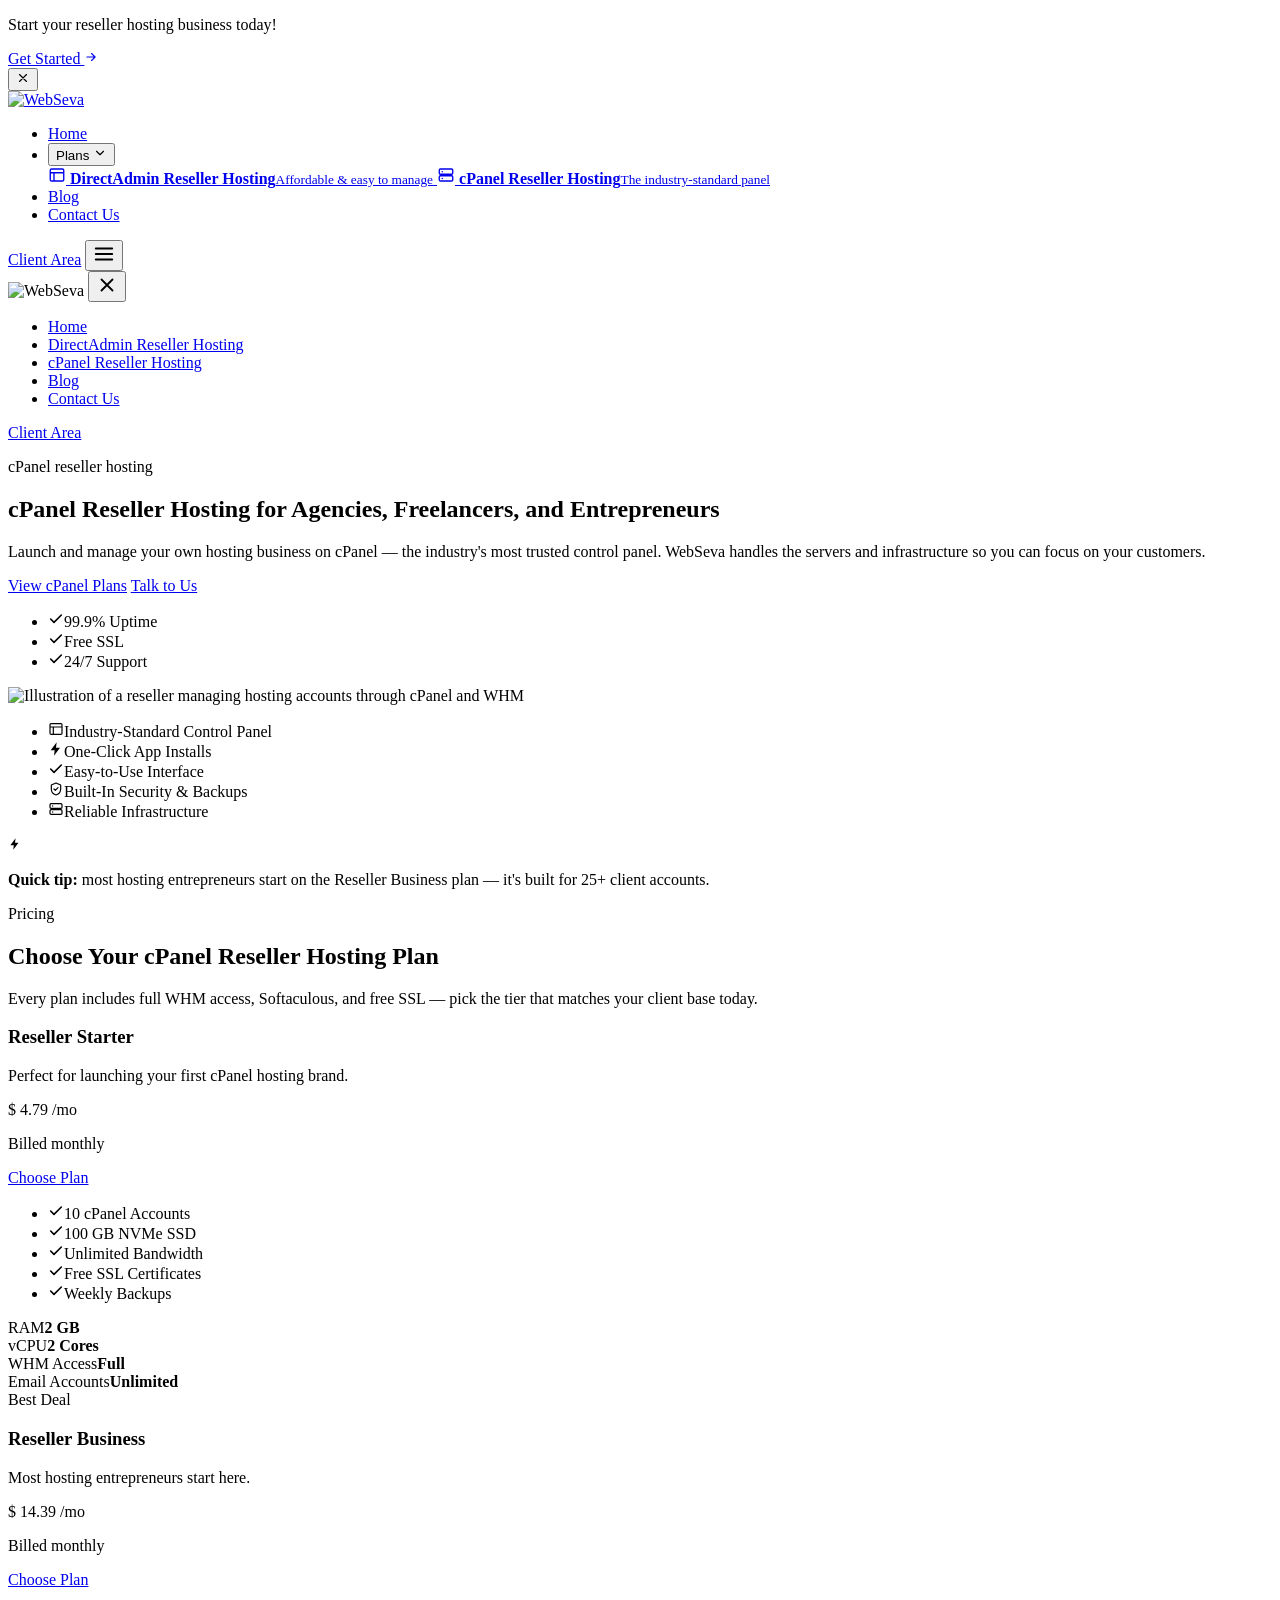
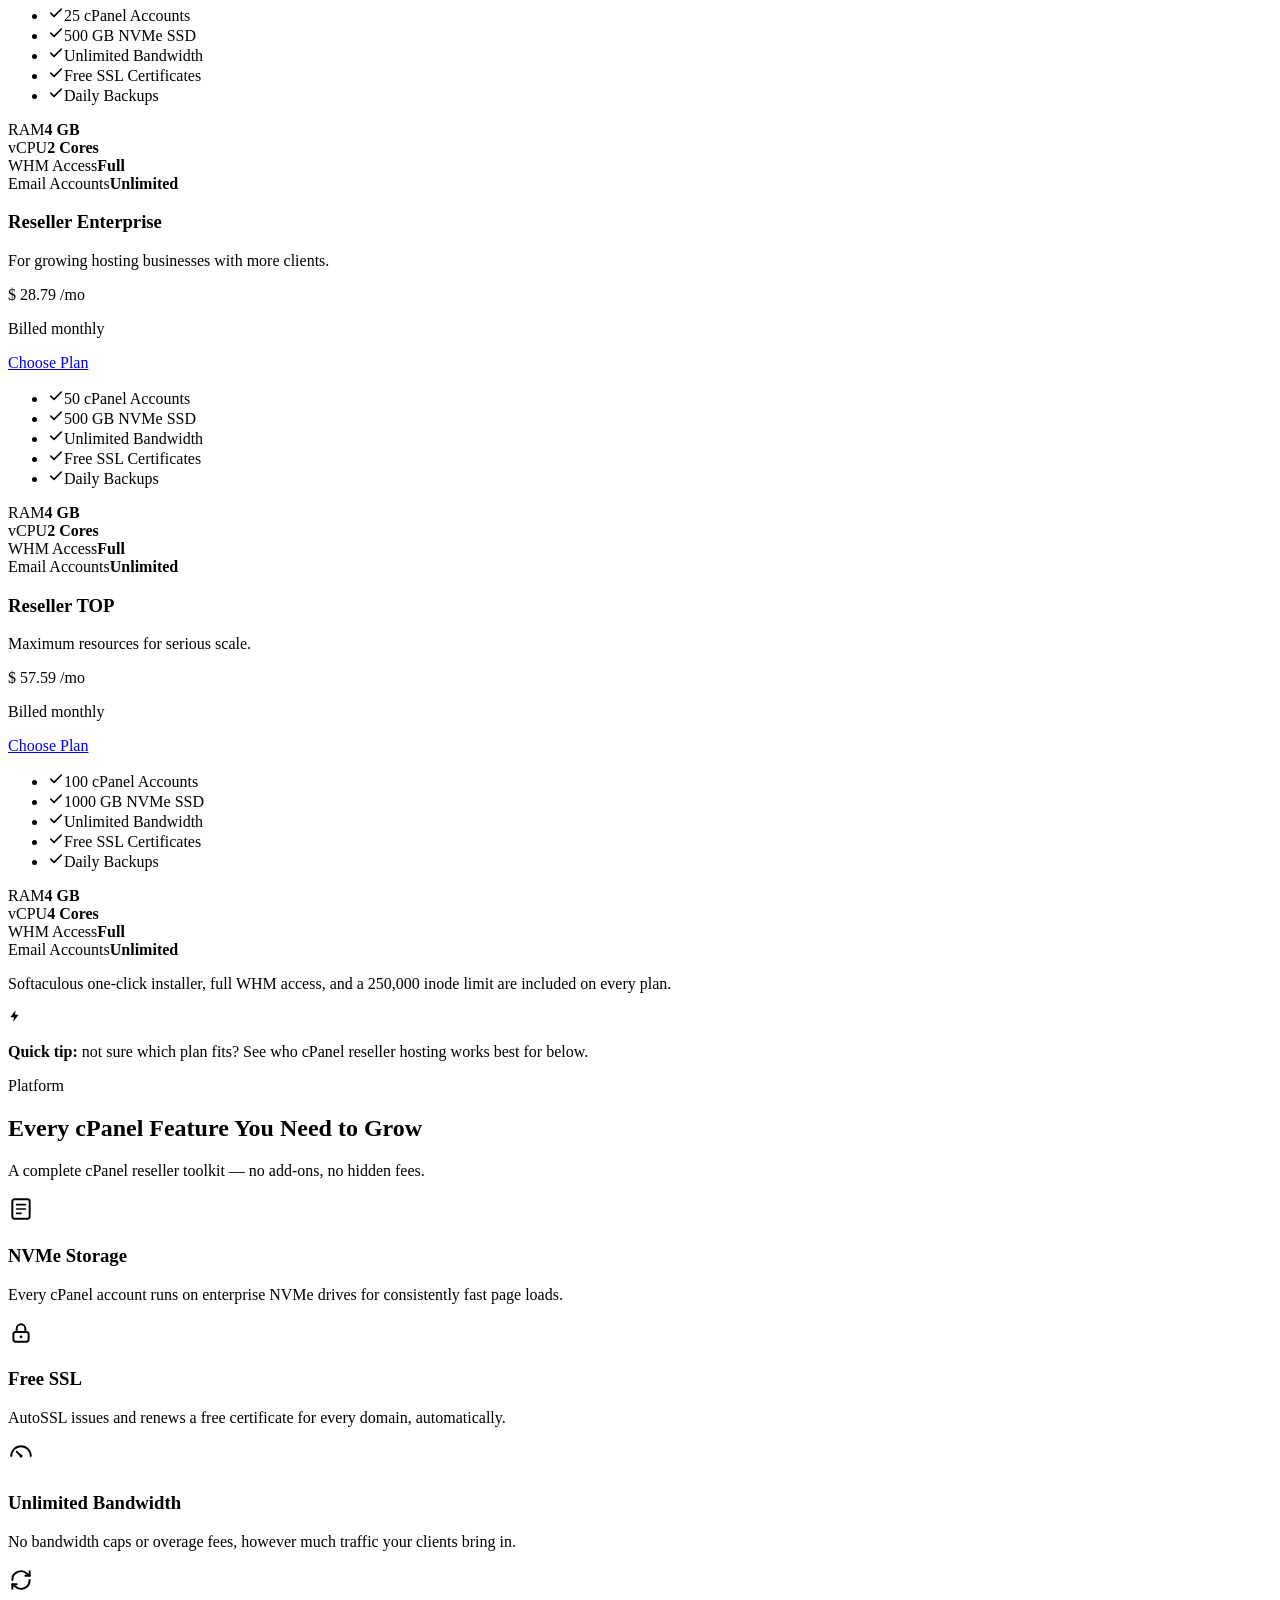
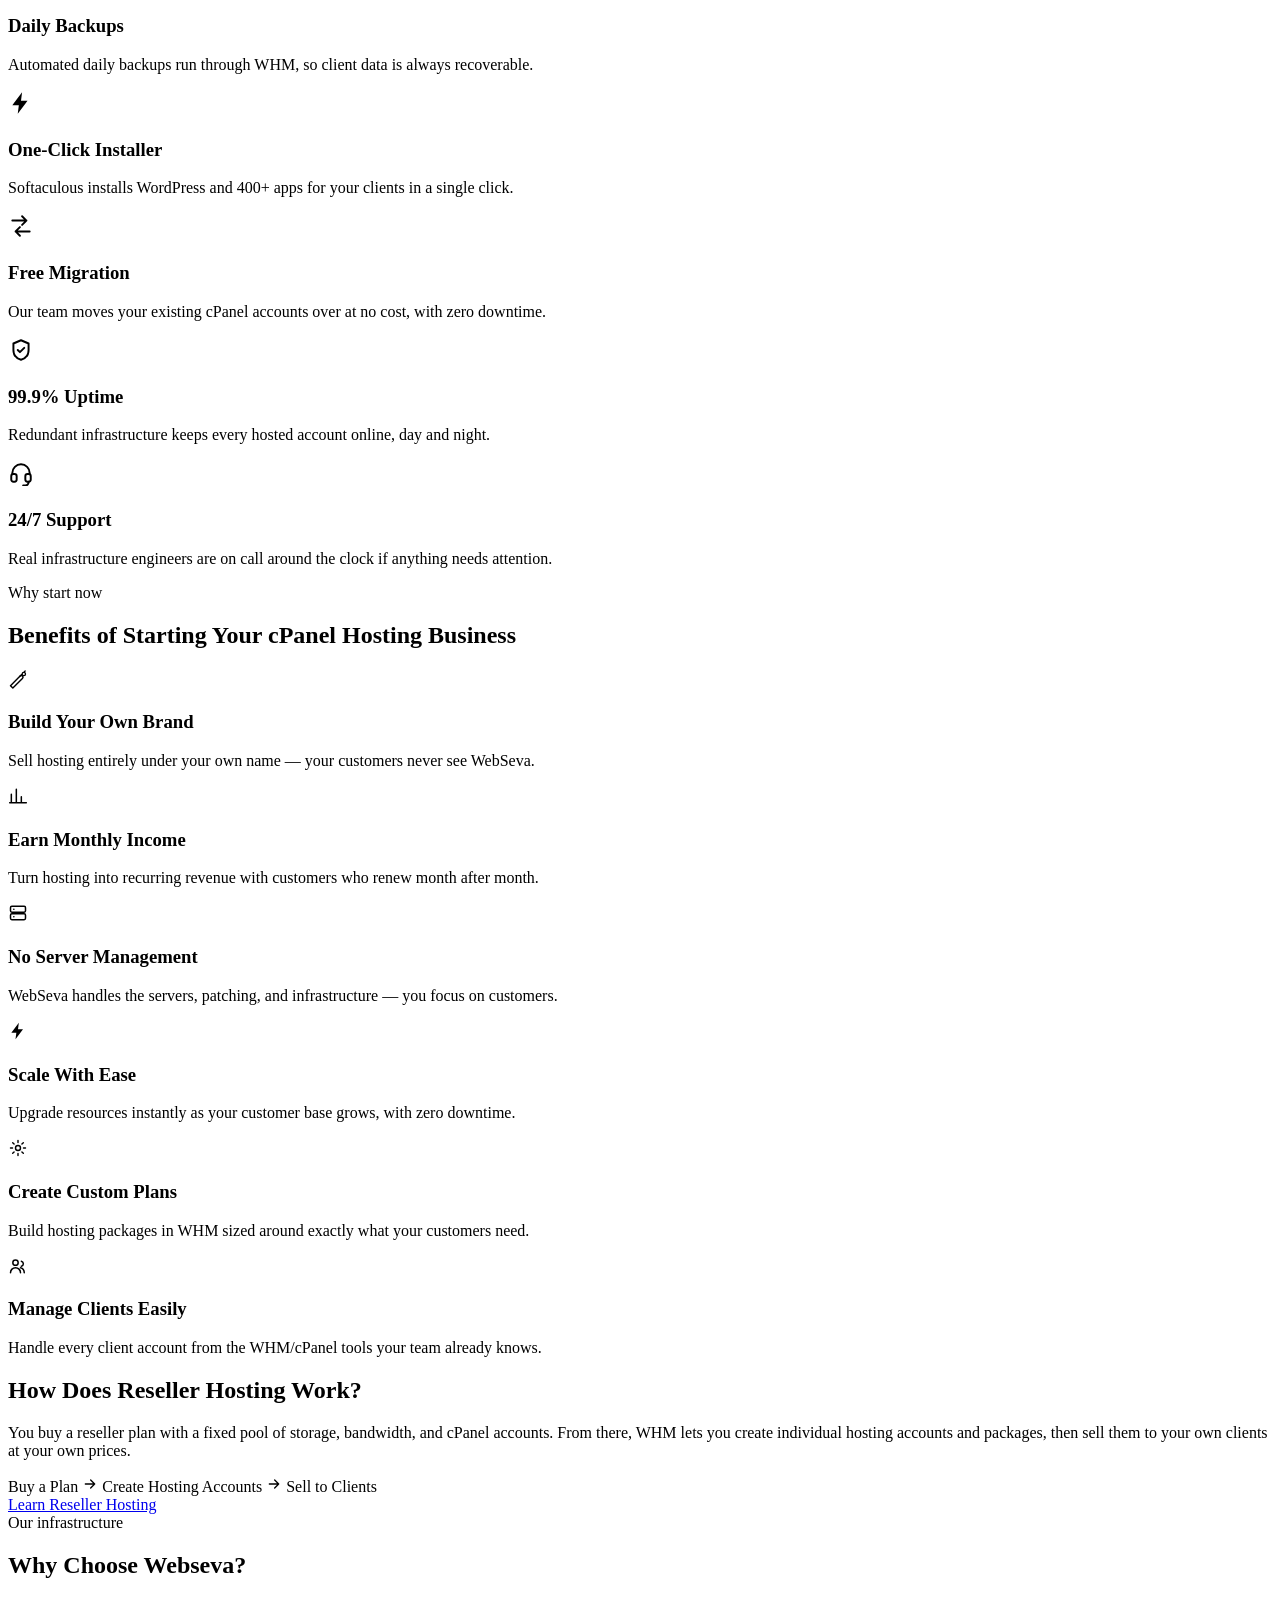
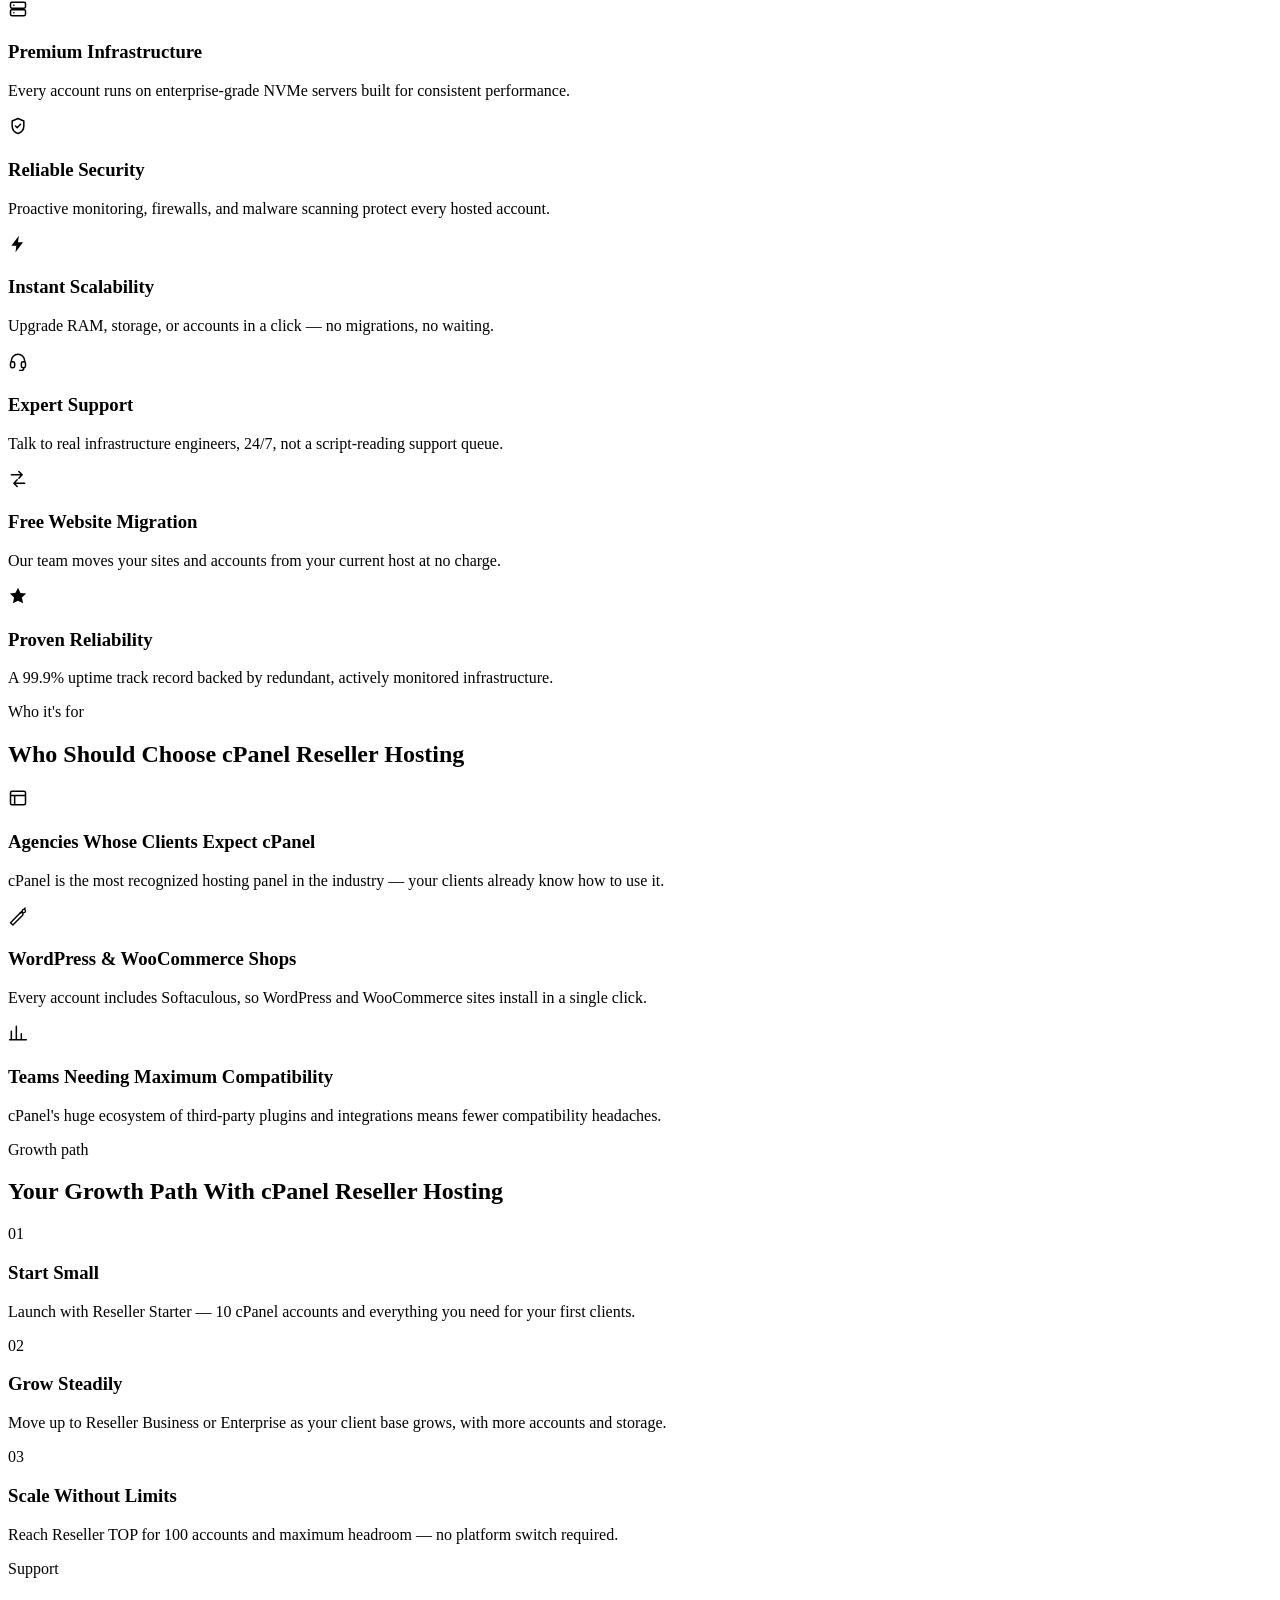
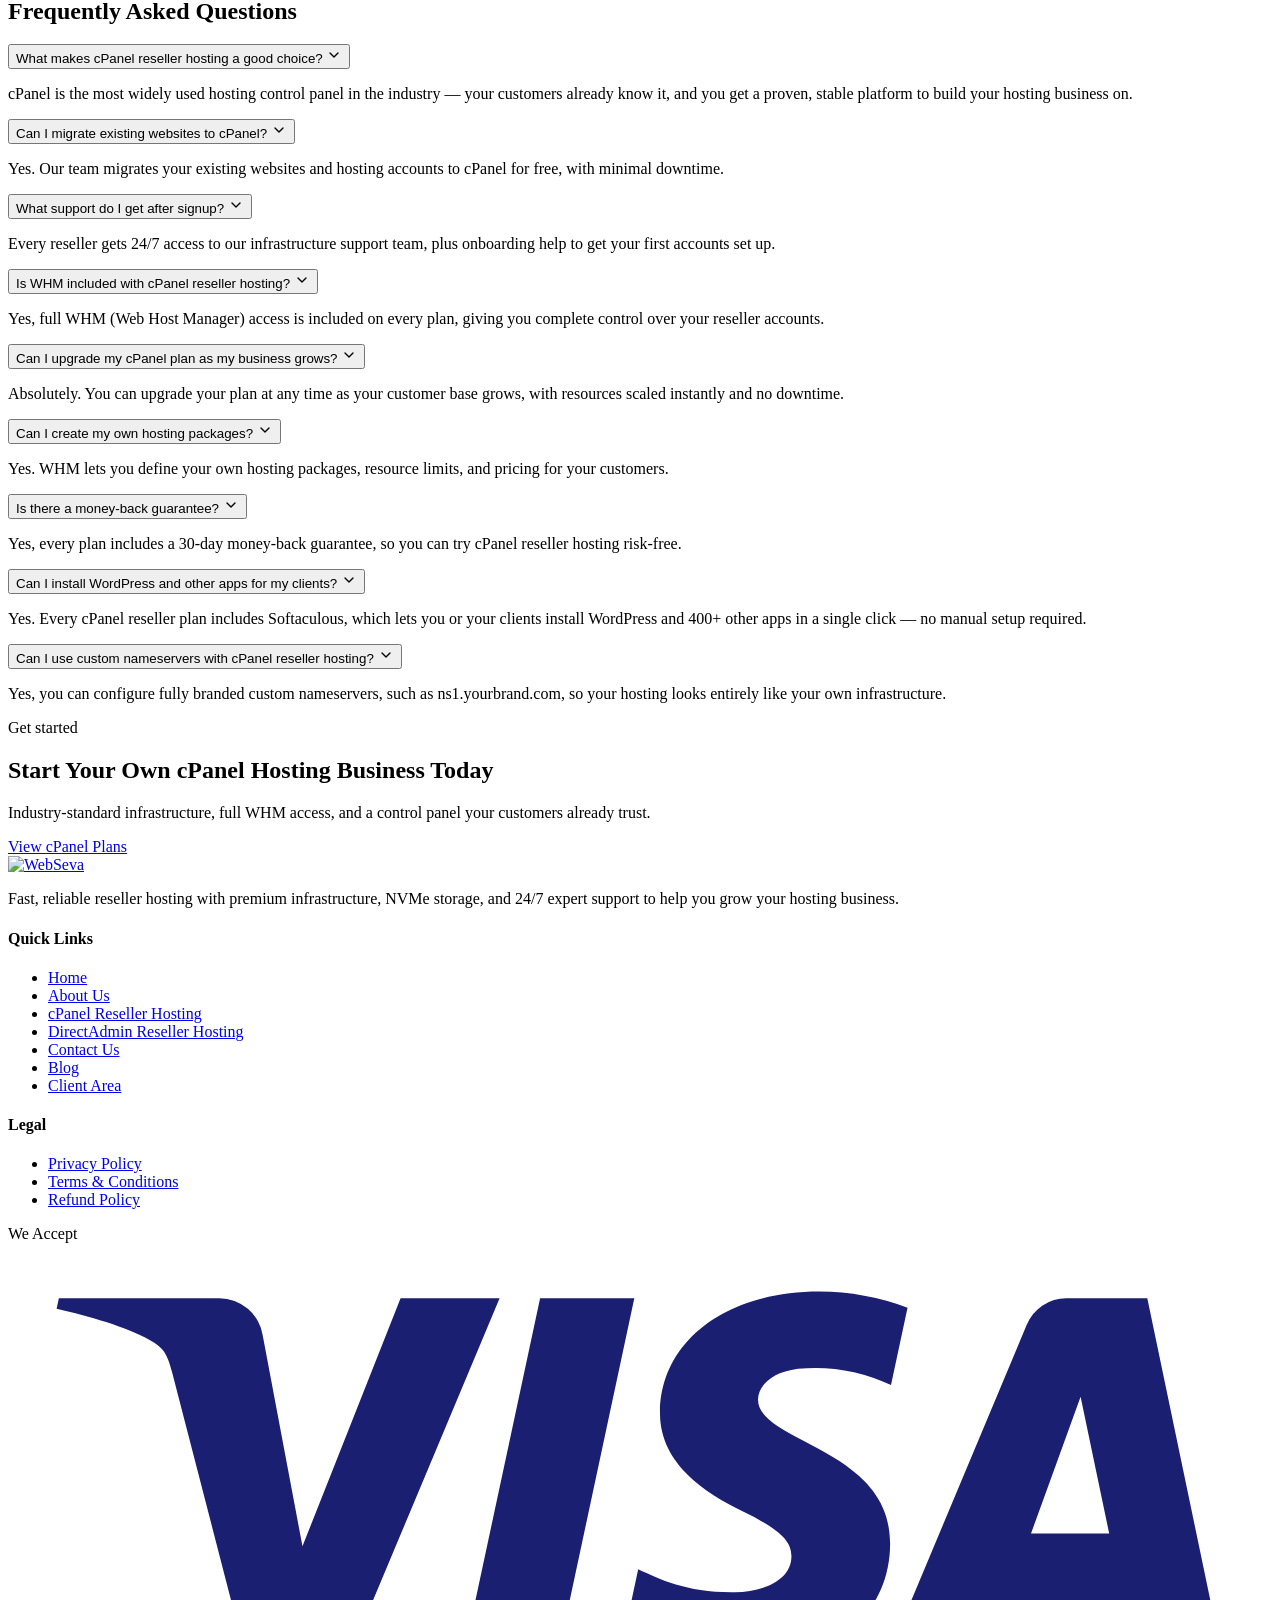
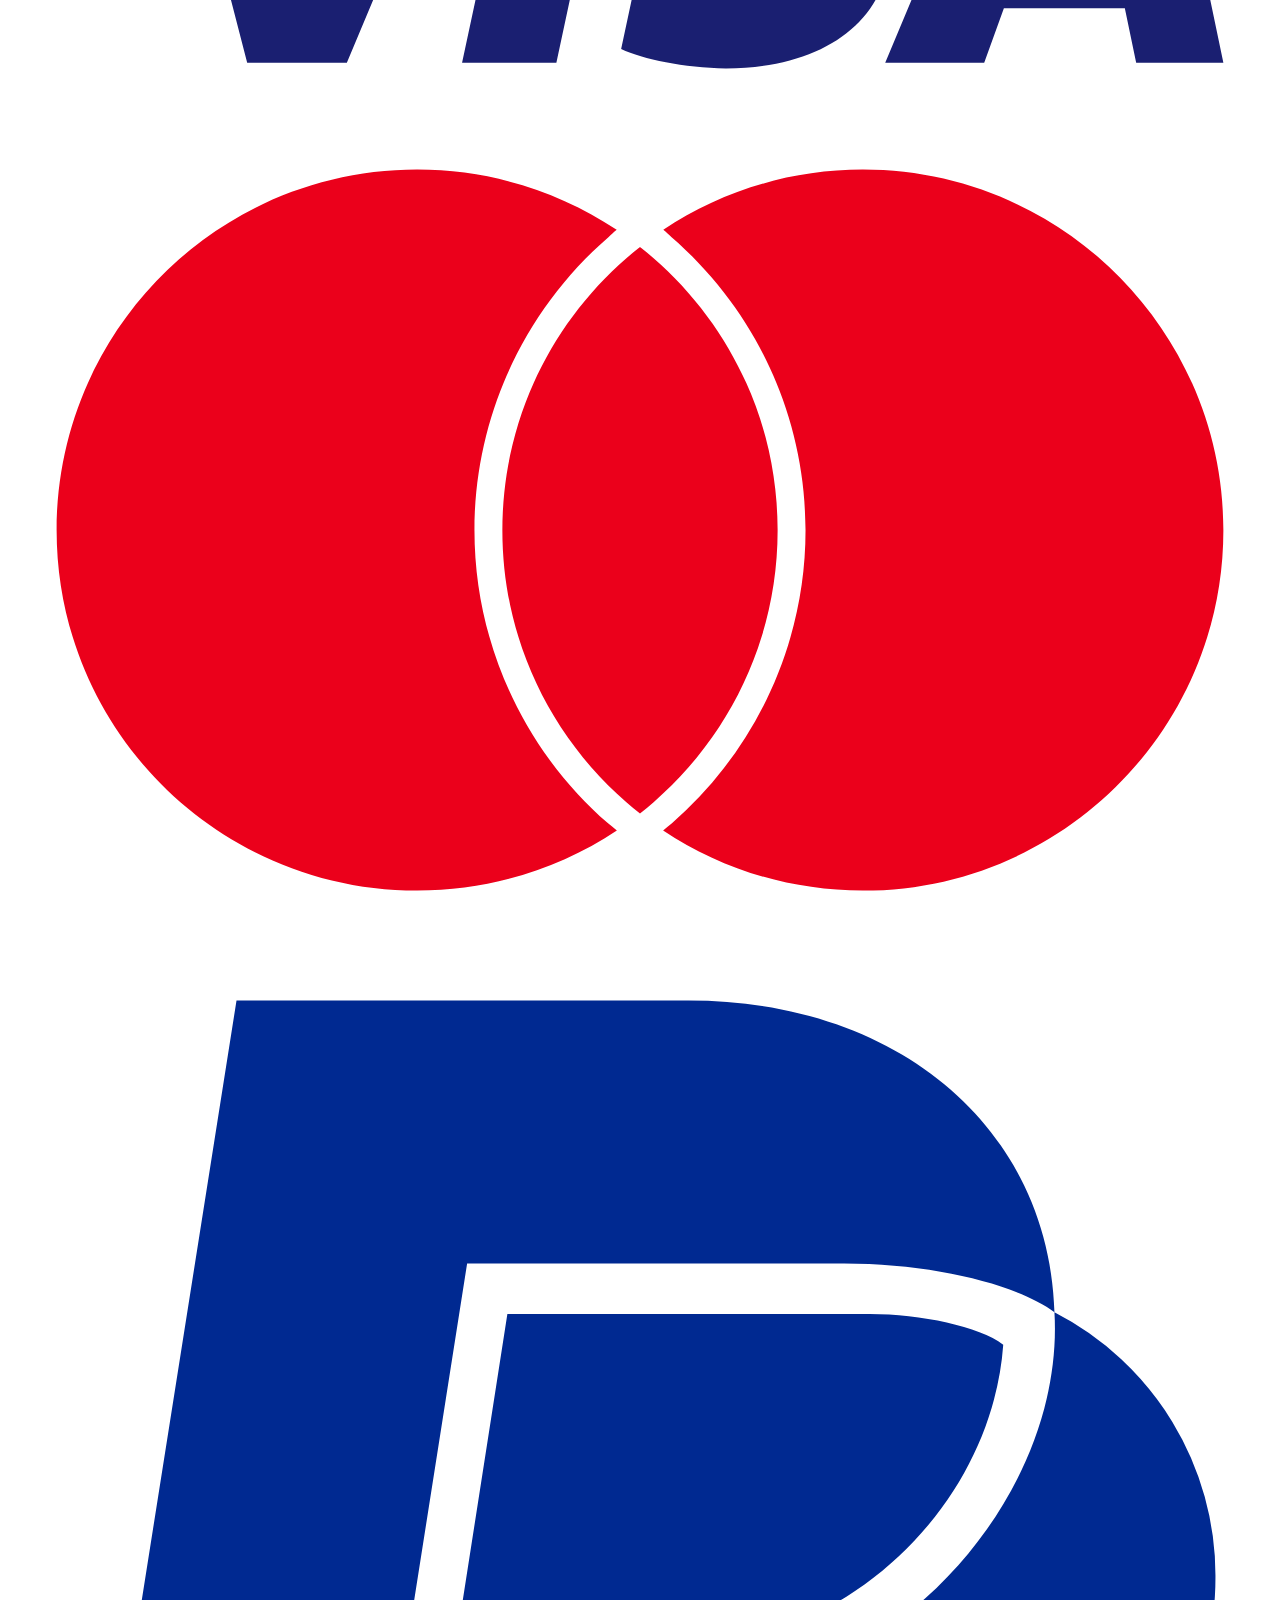
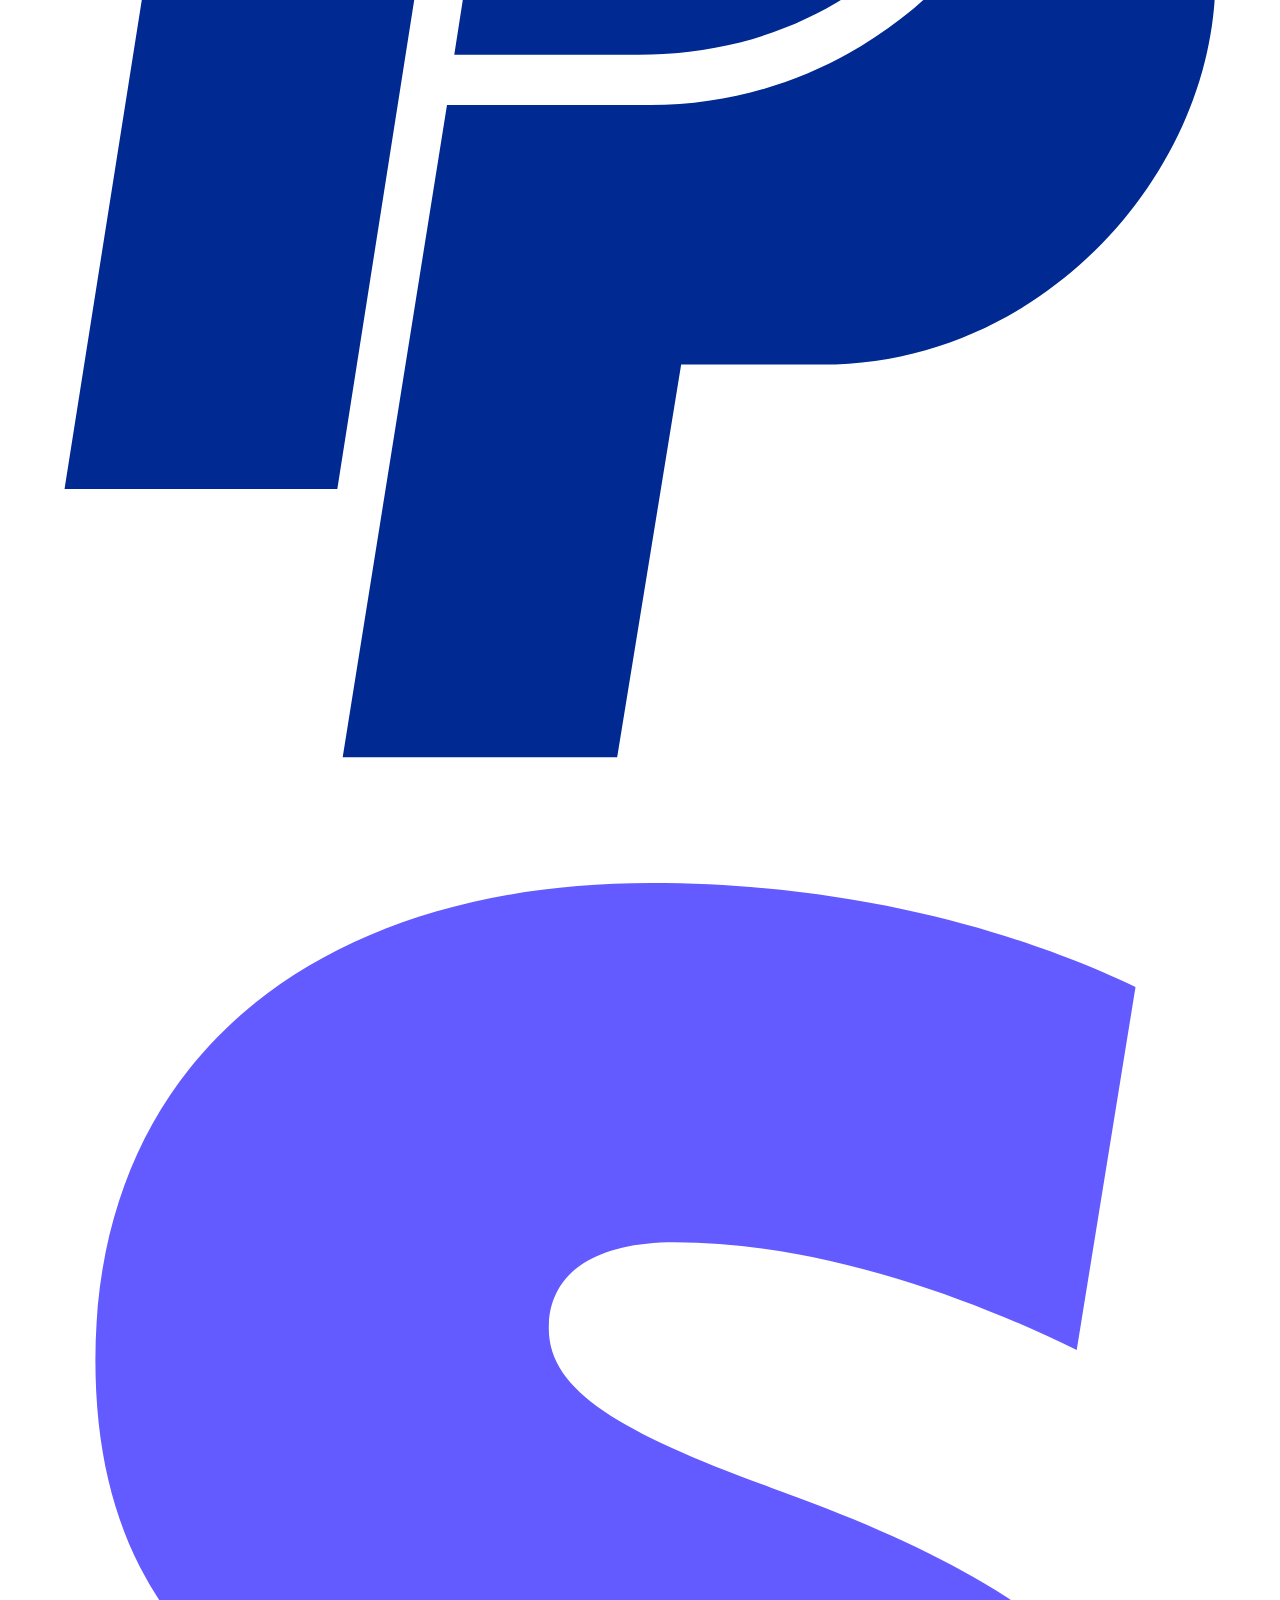
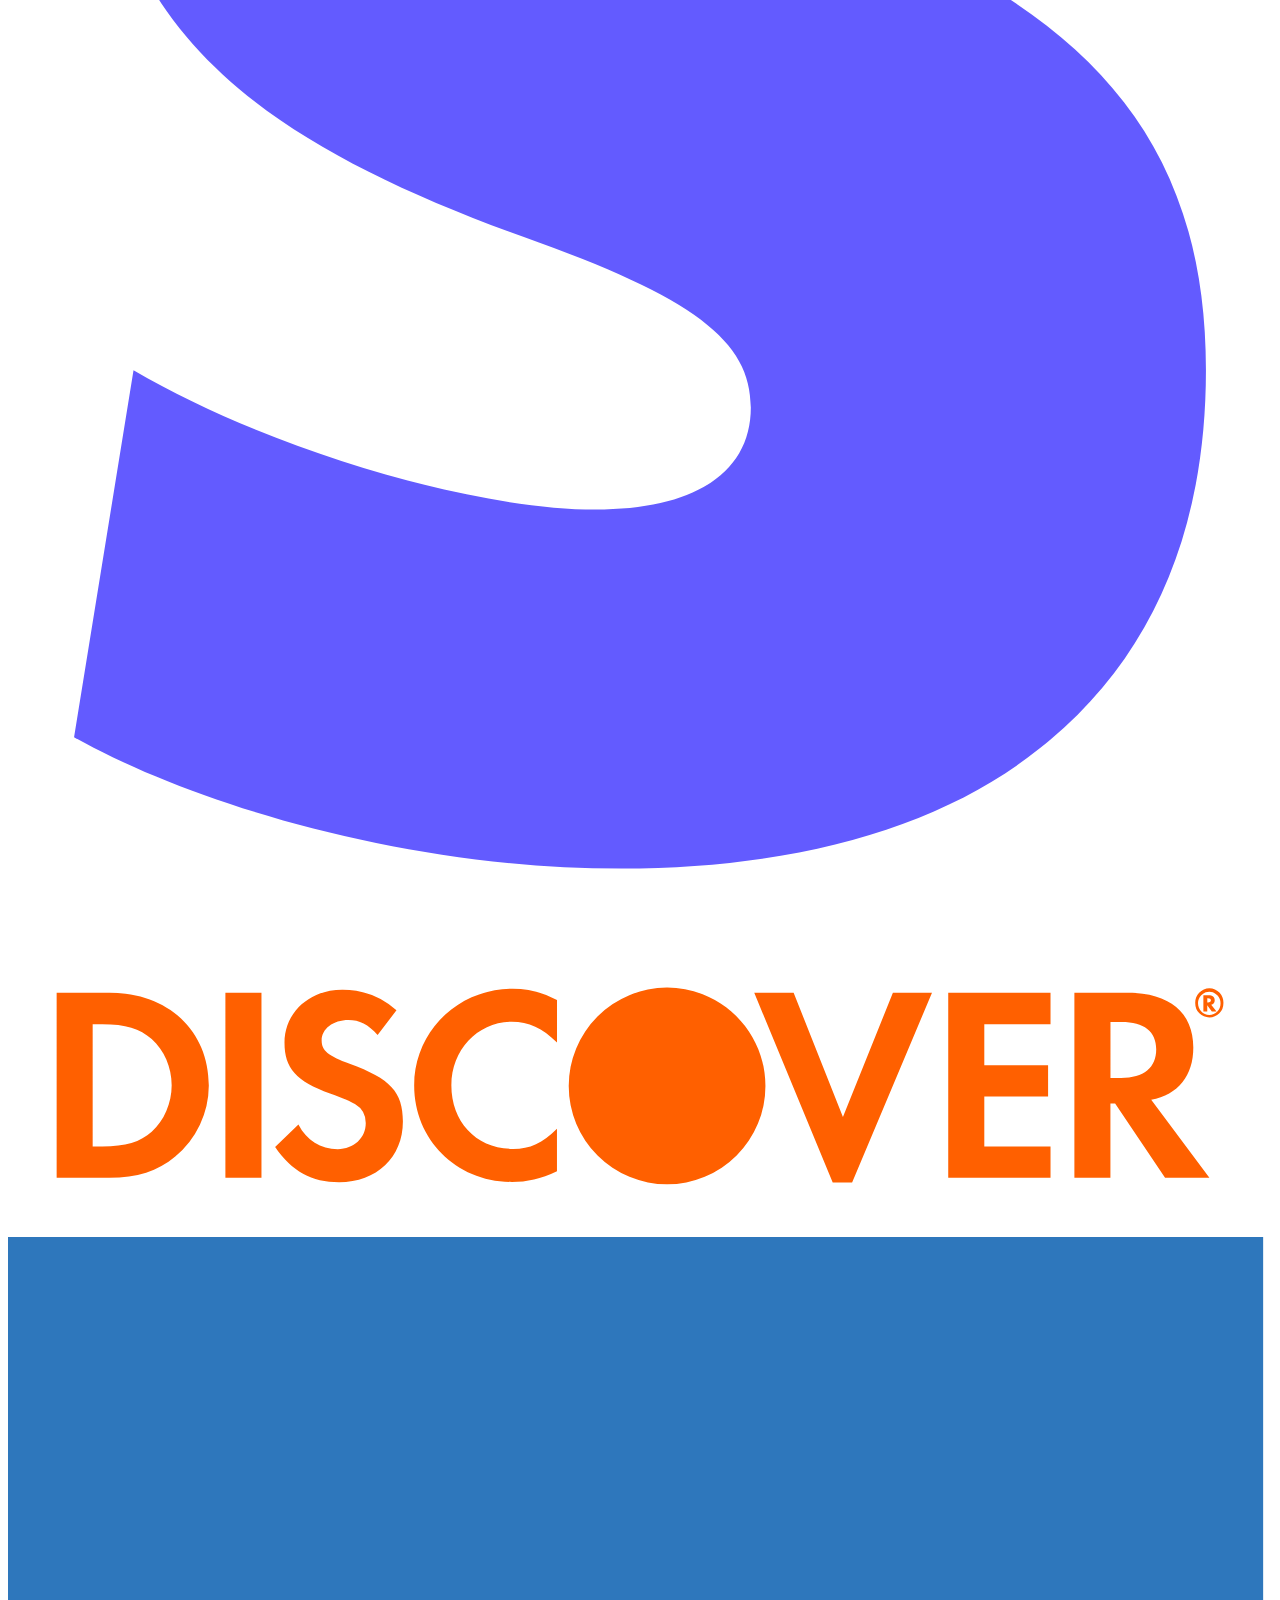
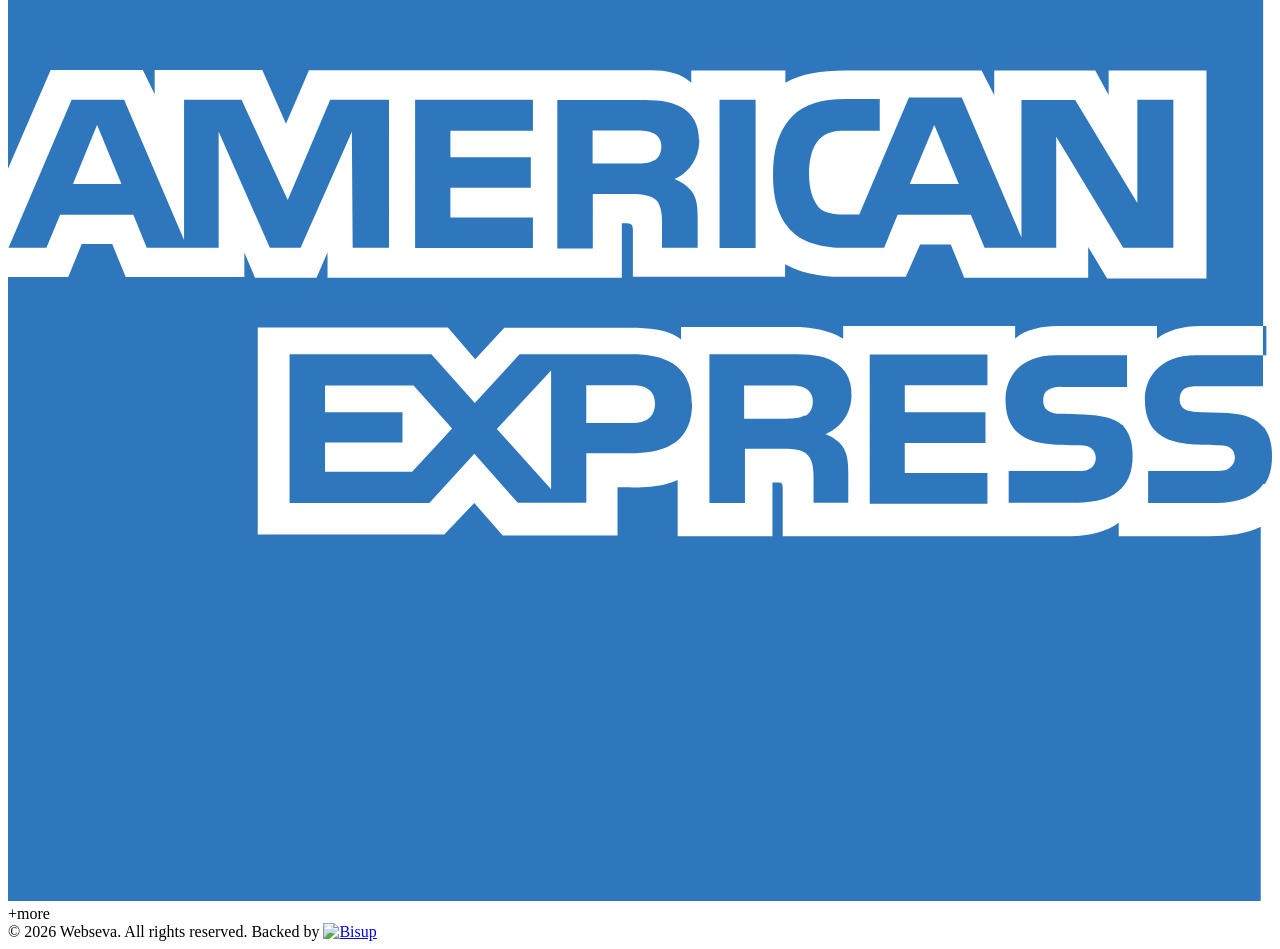
==== cpanel-reseller-hosting.html @ fc8023c4 "weekly content update" ====
<!DOCTYPE html>
<html lang="en">
<head>
<meta charset="UTF-8">
<meta name="viewport" content="width=device-width, initial-scale=1.0">
<title>cPanel Reseller Hosting for Agencies &amp; Freelancers | WebSeva</title>
<meta name="description" content="Launch your own hosting business with WebSeva's cPanel reseller hosting — NVMe SSD storage, full WHM access, free SSL, and 99.9% uptime.">
<meta name="keywords" content="cPanel reseller hosting, cPanel hosting, WHM reseller hosting, white label cPanel, reseller hosting business">
<meta name="robots" content="index, follow">
<meta name="theme-color" content="#0EA968">

<!-- Open Graph -->
<meta property="og:type" content="website">
<meta property="og:site_name" content="WebSeva">
<meta property="og:title" content="cPanel Reseller Hosting for Agencies &amp; Freelancers | WebSeva">
<meta property="og:description" content="Launch your own hosting business on cPanel — NVMe SSD storage, full WHM access, free SSL, and 99.9% uptime.">
<meta property="og:url" content="https://webseva.com/cpanel-reseller-hosting.html">
<meta property="og:image" content="https://webseva.com/img/cpanel-hero.png">

<!-- Twitter Card -->
<meta name="twitter:card" content="summary_large_image">
<meta name="twitter:title" content="cPanel Reseller Hosting for Agencies &amp; Freelancers | WebSeva">
<meta name="twitter:description" content="Launch your own hosting business on cPanel — NVMe SSD storage, full WHM access, free SSL, and 99.9% uptime.">
<meta name="twitter:image" content="https://webseva.com/img/cpanel-hero.png">

<link rel="icon" type="image/x-icon" href="img/favicon/favicon.ico">
<link rel="icon" type="image/png" sizes="32x32" href="img/favicon/favicon-32x32.png">
<link rel="icon" type="image/png" sizes="16x16" href="img/favicon/favicon-16x16.png">
<link rel="apple-touch-icon" href="img/favicon/apple-touch-icon.png">
<link rel="manifest" href="img/favicon/site.webmanifest">
<link rel="canonical" href="https://webseva.com/cpanel-reseller-hosting.html">

<link rel="preconnect" href="https://fonts.googleapis.com">
<link rel="preconnect" href="https://fonts.gstatic.com" crossorigin>
<link href="https://fonts.googleapis.com/css2?family=Inter:wght@400;500;600;700;800&display=swap" rel="stylesheet">

<link rel="stylesheet" href="css/styles.css">

<script type="application/ld+json">
{
  "@context": "https://schema.org",
  "@type": "Organization",
  "name": "WebSeva",
  "description": "WebSeva provides white-label reseller hosting infrastructure with NVMe storage, WHMCS automation, and cPanel/DirectAdmin accounts for hosting entrepreneurs.",
  "url": "https://webseva.com/",
  "sameAs": []
}
</script>
<script type="application/ld+json">
{
  "@context": "https://schema.org",
  "@type": "FAQPage",
  "mainEntity": [
    {"@type": "Question", "name": "What makes cPanel reseller hosting a good choice?", "acceptedAnswer": {"@type": "Answer", "text": "cPanel is the most widely used hosting control panel in the industry — your customers already know it, and you get a proven, stable platform to build your hosting business on."}},
    {"@type": "Question", "name": "Can I migrate existing websites to cPanel?", "acceptedAnswer": {"@type": "Answer", "text": "Yes. Our team migrates your existing websites and hosting accounts to cPanel for free, with minimal downtime."}},
    {"@type": "Question", "name": "What support do I get after signup?", "acceptedAnswer": {"@type": "Answer", "text": "Every reseller gets 24/7 access to our infrastructure support team, plus onboarding help to get your first accounts set up."}},
    {"@type": "Question", "name": "Is WHM included with cPanel reseller hosting?", "acceptedAnswer": {"@type": "Answer", "text": "Yes, full WHM (Web Host Manager) access is included on every plan, giving you complete control over your reseller accounts."}},
    {"@type": "Question", "name": "Can I upgrade my cPanel plan as my business grows?", "acceptedAnswer": {"@type": "Answer", "text": "Absolutely. You can upgrade your plan at any time as your customer base grows, with resources scaled instantly and no downtime."}},
    {"@type": "Question", "name": "Can I create my own hosting packages?", "acceptedAnswer": {"@type": "Answer", "text": "Yes. WHM lets you define your own hosting packages, resource limits, and pricing for your customers."}},
    {"@type": "Question", "name": "Is there a money-back guarantee?", "acceptedAnswer": {"@type": "Answer", "text": "Yes, every plan includes a 30-day money-back guarantee, so you can try cPanel reseller hosting risk-free."}},
    {"@type": "Question", "name": "Can I install WordPress and other apps for my clients?", "acceptedAnswer": {"@type": "Answer", "text": "Yes. Every cPanel reseller plan includes Softaculous, which lets you or your clients install WordPress and 400+ other apps in a single click — no manual setup required."}},
    {"@type": "Question", "name": "Can I use custom nameservers with cPanel reseller hosting?", "acceptedAnswer": {"@type": "Answer", "text": "Yes, you can configure fully branded custom nameservers, such as ns1.yourbrand.com, so your hosting looks entirely like your own infrastructure."}}
  ]
}
</script>
</head>
<body>

<!-- ================= ICON SPRITE ================= -->
<svg xmlns="http://www.w3.org/2000/svg" style="display:none">
<symbol id="icon-check" viewBox="0 0 24 24"><path d="M20 6 9 17l-5-5" fill="none" stroke="currentColor" stroke-width="2.4" stroke-linecap="round" stroke-linejoin="round"/></symbol>
<symbol id="icon-menu" viewBox="0 0 24 24"><path d="M3 6h18M3 12h18M3 18h18" fill="none" stroke="currentColor" stroke-width="2" stroke-linecap="round"/></symbol>
<symbol id="icon-close" viewBox="0 0 24 24"><path d="M6 6l12 12M18 6 6 18" fill="none" stroke="currentColor" stroke-width="2" stroke-linecap="round"/></symbol>
<symbol id="icon-chevron-down" viewBox="0 0 24 24"><path d="m6 9 6 6 6-6" fill="none" stroke="currentColor" stroke-width="2" stroke-linecap="round" stroke-linejoin="round"/></symbol>
<symbol id="icon-arrow-right" viewBox="0 0 24 24"><path d="M5 12h14M13 6l6 6-6 6" fill="none" stroke="currentColor" stroke-width="2" stroke-linecap="round" stroke-linejoin="round"/></symbol>
<symbol id="icon-server" viewBox="0 0 24 24"><rect x="3" y="4" width="18" height="7" rx="1.6" fill="none" stroke="currentColor" stroke-width="1.8"/><rect x="3" y="13" width="18" height="7" rx="1.6" fill="none" stroke="currentColor" stroke-width="1.8"/><circle cx="7" cy="7.5" r="1" fill="currentColor"/><circle cx="7" cy="16.5" r="1" fill="currentColor"/></symbol>
<symbol id="icon-cpu" viewBox="0 0 24 24"><rect x="6" y="6" width="12" height="12" rx="1.6" fill="none" stroke="currentColor" stroke-width="1.8"/><rect x="9.5" y="9.5" width="5" height="5" fill="none" stroke="currentColor" stroke-width="1.6"/><path d="M9 2v3M15 2v3M9 19v3M15 19v3M2 9h3M2 15h3M19 9h3M19 15h3" stroke="currentColor" stroke-width="1.6" stroke-linecap="round"/></symbol>
<symbol id="icon-ram" viewBox="0 0 24 24"><rect x="3" y="8" width="18" height="8" rx="1.4" fill="none" stroke="currentColor" stroke-width="1.8"/><path d="M7 8V5M11 8V5M15 8V5M17 16v3M9 16v3M13 16v3" stroke="currentColor" stroke-width="1.6" stroke-linecap="round"/></symbol>
<symbol id="icon-nvme" viewBox="0 0 24 24"><rect x="4" y="3" width="16" height="18" rx="2" fill="none" stroke="currentColor" stroke-width="1.8"/><path d="M8 8h8M8 12h8M8 16h4" stroke="currentColor" stroke-width="1.6" stroke-linecap="round"/></symbol>
<symbol id="icon-bandwidth" viewBox="0 0 24 24"><path d="M3 12a9 9 0 0 1 18 0" fill="none" stroke="currentColor" stroke-width="1.8" stroke-linecap="round"/><path d="M12 12 8 8" stroke="currentColor" stroke-width="1.8" stroke-linecap="round"/><circle cx="12" cy="12" r="1.4" fill="currentColor"/></symbol>
<symbol id="icon-accounts" viewBox="0 0 24 24"><circle cx="9" cy="8" r="3.2" fill="none" stroke="currentColor" stroke-width="1.8"/><path d="M3 20c0-3.3 2.7-6 6-6s6 2.7 6 6" fill="none" stroke="currentColor" stroke-width="1.8" stroke-linecap="round"/><path d="M16 6.2a3.2 3.2 0 0 1 0 6.2M19.5 20c0-2.9-1.9-5.3-4.5-6" fill="none" stroke="currentColor" stroke-width="1.8" stroke-linecap="round"/></symbol>
<symbol id="icon-shield" viewBox="0 0 24 24"><path d="M12 3l7 3v6c0 4.5-3 7.8-7 9-4-1.2-7-4.5-7-9V6l7-3Z" fill="none" stroke="currentColor" stroke-width="1.8" stroke-linejoin="round"/><path d="m9 12 2 2 4-4" fill="none" stroke="currentColor" stroke-width="1.8" stroke-linecap="round" stroke-linejoin="round"/></symbol>
<symbol id="icon-globe" viewBox="0 0 24 24"><circle cx="12" cy="12" r="9" fill="none" stroke="currentColor" stroke-width="1.8"/><path d="M3 12h18M12 3c2.8 2.4 4.2 5.5 4.2 9s-1.4 6.6-4.2 9c-2.8-2.4-4.2-5.5-4.2-9S9.2 5.4 12 3Z" fill="none" stroke="currentColor" stroke-width="1.8"/></symbol>
<symbol id="icon-clock" viewBox="0 0 24 24"><circle cx="12" cy="12" r="9" fill="none" stroke="currentColor" stroke-width="1.8"/><path d="M12 7v5l3.5 2" fill="none" stroke="currentColor" stroke-width="1.8" stroke-linecap="round" stroke-linejoin="round"/></symbol>
<symbol id="icon-whitelabel" viewBox="0 0 24 24"><path d="M3 20 14.5 8.5a2 2 0 0 1 2.8 0l0 0a2 2 0 0 1 0 2.8L5.8 22.8 3 20Z" fill="none" stroke="currentColor" stroke-width="1.7" stroke-linejoin="round"/><path d="M14 9 17 6M19 4l1.6-1.6M19 4a2 2 0 1 1-2 2 2 2 0 0 1 2-2Z" fill="none" stroke="currentColor" stroke-width="1.6" stroke-linecap="round" stroke-linejoin="round"/></symbol>
<symbol id="icon-whmcs" viewBox="0 0 24 24"><circle cx="12" cy="12" r="3" fill="none" stroke="currentColor" stroke-width="1.7"/><path d="M12 3v2.4M12 18.6V21M21 12h-2.4M5.4 12H3M18.4 5.6l-1.7 1.7M7.3 16.7l-1.7 1.7M18.4 18.4l-1.7-1.7M7.3 7.3 5.6 5.6" stroke="currentColor" stroke-width="1.7" stroke-linecap="round"/></symbol>
<symbol id="icon-backup" viewBox="0 0 24 24"><path d="M4 12a8 8 0 0 1 13.7-5.7L20 8" fill="none" stroke="currentColor" stroke-width="1.8" stroke-linecap="round"/><path d="M20 4v4h-4" fill="none" stroke="currentColor" stroke-width="1.8" stroke-linecap="round" stroke-linejoin="round"/><path d="M20 12a8 8 0 0 1-13.7 5.7L4 16" fill="none" stroke="currentColor" stroke-width="1.8" stroke-linecap="round"/><path d="M4 20v-4h4" fill="none" stroke="currentColor" stroke-width="1.8" stroke-linecap="round" stroke-linejoin="round"/></symbol>
<symbol id="icon-panel" viewBox="0 0 24 24"><rect x="3" y="4" width="18" height="16" rx="1.8" fill="none" stroke="currentColor" stroke-width="1.8"/><path d="M3 9h18M8 9v11" stroke="currentColor" stroke-width="1.8"/></symbol>
<symbol id="icon-scale" viewBox="0 0 24 24"><path d="M4 20V10M10 20V4M16 20v-7M22 20H2" fill="none" stroke="currentColor" stroke-width="1.8" stroke-linecap="round" stroke-linejoin="round"/></symbol>
<symbol id="icon-star" viewBox="0 0 24 24"><path d="m12 2 2.9 6.3 6.9.8-5.1 4.8 1.4 6.9L12 17.6l-6.1 3.2 1.4-6.9L2.2 9l6.9-.8L12 2Z" fill="currentColor"/></symbol>
<symbol id="icon-twitter" viewBox="0 0 24 24"><path d="M20 5.9c-.7.3-1.4.5-2.2.6a3.8 3.8 0 0 0 1.7-2.1c-.8.5-1.6.8-2.5 1a3.8 3.8 0 0 0-6.5 3.5A10.8 10.8 0 0 1 3 4.9a3.9 3.9 0 0 0 1.2 5.2c-.6 0-1.2-.2-1.7-.5v.1a3.9 3.9 0 0 0 3.1 3.8 3.9 3.9 0 0 1-1.7.1 3.9 3.9 0 0 0 3.6 2.7A7.7 7.7 0 0 1 2 17.7a10.9 10.9 0 0 0 5.9 1.7c7 0 10.9-5.9 10.9-11v-.5c.8-.5 1.4-1.2 1.9-2Z" fill="currentColor"/></symbol>
<symbol id="icon-github" viewBox="0 0 24 24"><path d="M12 2a10 10 0 0 0-3.2 19.5c.5.1.7-.2.7-.5v-1.8c-2.8.6-3.4-1.3-3.4-1.3-.4-1.2-1-1.5-1-1.5-.9-.6.1-.6.1-.6 1 .1 1.5 1 1.5 1 .9 1.5 2.3 1.1 2.9.8.1-.7.3-1.1.6-1.3-2.2-.3-4.6-1.1-4.6-5 0-1.1.4-2 1-2.7-.1-.3-.5-1.3.1-2.6 0 0 .8-.3 2.7 1a9.4 9.4 0 0 1 5 0c1.9-1.3 2.7-1 2.7-1 .6 1.3.2 2.3.1 2.6.6.7 1 1.6 1 2.7 0 3.9-2.4 4.7-4.6 5 .3.3.6.9.6 1.8v2.6c0 .3.2.6.7.5A10 10 0 0 0 12 2Z" fill="currentColor"/></symbol>
<symbol id="icon-linkedin" viewBox="0 0 24 24"><path d="M4.5 3.5a2 2 0 1 0 0 4 2 2 0 0 0 0-4ZM3 9.5h3v11H3v-11ZM10 9.5h2.9v1.5h.04c.4-.8 1.5-1.7 3-1.7 3.2 0 3.8 2.1 3.8 4.9v6.3h-3v-5.6c0-1.3 0-3-1.8-3s-2.1 1.4-2.1 2.9v5.7H10v-11Z" fill="currentColor"/></symbol>
<symbol id="icon-mail" viewBox="0 0 24 24"><rect x="3" y="5" width="18" height="14" rx="2" fill="none" stroke="currentColor" stroke-width="1.7"/><path d="m4 7 8 6 8-6" fill="none" stroke="currentColor" stroke-width="1.7" stroke-linecap="round" stroke-linejoin="round"/></symbol>
<symbol id="icon-bolt" viewBox="0 0 24 24"><path d="M13 2 4 14h6l-1 8 9-12h-6l1-8Z" fill="currentColor"/></symbol>
<symbol id="icon-transfer" viewBox="0 0 24 24"><path d="M4 7h13M13 3l4 4-4 4" fill="none" stroke="currentColor" stroke-width="1.8" stroke-linecap="round" stroke-linejoin="round"/><path d="M20 17H7M11 21l-4-4 4-4" fill="none" stroke="currentColor" stroke-width="1.8" stroke-linecap="round" stroke-linejoin="round"/></symbol>
<symbol id="icon-lock" viewBox="0 0 24 24"><rect x="5" y="11" width="14" height="9" rx="2" fill="none" stroke="currentColor" stroke-width="1.8"/><path d="M8 11V8a4 4 0 0 1 8 0v3" fill="none" stroke="currentColor" stroke-width="1.8"/><circle cx="12" cy="15.5" r="1.3" fill="currentColor"/></symbol>
<symbol id="icon-headset" viewBox="0 0 24 24"><path d="M4 13v-1a8 8 0 0 1 16 0v1" fill="none" stroke="currentColor" stroke-width="1.8" stroke-linecap="round"/><rect x="3" y="13" width="5" height="7" rx="2" fill="none" stroke="currentColor" stroke-width="1.8"/><rect x="16" y="13" width="5" height="7" rx="2" fill="none" stroke="currentColor" stroke-width="1.8"/><path d="M19 20v.5a3 3 0 0 1-3 3h-2" fill="none" stroke="currentColor" stroke-width="1.8" stroke-linecap="round"/></symbol>
</svg>

<div class="site-top" id="siteTop">

<!-- ================= PROMO BANNER ================= -->
<div class="promo-banner" id="promoBanner">
  <div class="container promo-banner-inner">
    <p>Start your reseller hosting business today!</p>
    <a href="#pricing" class="promo-banner-cta">Get Started <svg width="14" height="14"><use href="#icon-arrow-right"/></svg></a>
  </div>
  <button class="promo-banner-close" id="promoBannerClose" aria-label="Dismiss banner">
    <svg width="14" height="14"><use href="#icon-close"/></svg>
  </button>
</div>

<!-- ================= HEADER ================= -->
<header class="site-header" id="siteHeader">
  <div class="container header-inner">
    <a href="index.html" class="logo" aria-label="WebSeva home">
      <img src="img/logo.png" alt="WebSeva" class="logo-img">
    </a>

    <nav class="main-nav" id="mainNav" aria-label="Primary">
      <ul>
        <li><a class="nav-link" href="index.html">Home</a></li>
        <li class="has-dropdown">
          <button class="nav-link dropdown-toggle" aria-expanded="false" aria-haspopup="true">
            Plans <svg class="chev" width="14" height="14"><use href="#icon-chevron-down"/></svg>
          </button>
          <div class="dropdown-menu">
            <a href="directadmin-reseller-hosting.html">
              <svg width="18" height="18"><use href="#icon-panel"/></svg>
              <span><strong>DirectAdmin Reseller Hosting</strong><small>Affordable &amp; easy to manage</small></span>
            </a>
            <a href="cpanel-reseller-hosting.html">
              <svg width="18" height="18"><use href="#icon-server"/></svg>
              <span><strong>cPanel Reseller Hosting</strong><small>The industry-standard panel</small></span>
            </a>
          </div>
        </li>
        <li><a class="nav-link" href="/blog">Blog</a></li>
        <li><a class="nav-link" href="mailto:contact@webseva.com">Contact Us</a></li>
      </ul>
    </nav>

    <div class="header-actions">
      <a href="https://my.bisup.com" class="btn btn-primary">Client Area</a>
      <button class="nav-toggle" id="navToggle" aria-label="Open menu" aria-expanded="false" aria-controls="mobileDrawer">
        <svg width="22" height="22"><use href="#icon-menu"/></svg>
      </button>
    </div>
  </div>

</header>

</div>

<!-- Mobile drawer: kept as a direct child of body (not inside .site-header) because .site-header has
     backdrop-filter, which creates a new containing block for position:fixed descendants. Nesting the
     drawer inside it made the drawer fix itself relative to the header instead of the viewport, so it
     didn't stay pinned full-screen while the page scrolled. -->
<div class="mobile-drawer" id="mobileDrawer">
  <div class="mobile-drawer-head">
    <img src="img/logo.png" alt="WebSeva" class="logo-img">
    <button class="nav-toggle" id="navClose" aria-label="Close menu">
      <svg width="22" height="22"><use href="#icon-close"/></svg>
    </button>
  </div>
  <ul class="mobile-nav-list">
    <li><a href="index.html">Home</a></li>
    <li><a href="directadmin-reseller-hosting.html">DirectAdmin Reseller Hosting</a></li>
    <li><a href="cpanel-reseller-hosting.html">cPanel Reseller Hosting</a></li>
    <li><a href="/blog">Blog</a></li>
    <li><a href="mailto:contact@webseva.com">Contact Us</a></li>
  </ul>
  <div class="mobile-drawer-actions">
    <a href="https://my.bisup.com" class="btn btn-primary btn-block">Client Area</a>
  </div>
</div>
<div class="drawer-backdrop" id="drawerBackdrop"></div>

<main>

<!-- ================= HERO ================= -->
<section class="hero" id="hero">
  <div class="container hero-grid">
    <div class="hero-copy">
      <p class="eyebrow">cPanel reseller hosting</p>
      <h1><span class="text-accent">cPanel Reseller Hosting</span> for Agencies, Freelancers, and Entrepreneurs</h1>
      <p class="hero-sub">Launch and manage your own hosting business on cPanel — the industry's most trusted control panel. WebSeva handles the servers and infrastructure so you can focus on your customers.</p>
      <div class="hero-cta">
        <a href="#pricing" class="btn btn-primary btn-lg">View cPanel Plans</a>
        <a href="mailto:contact@webseva.com" class="btn btn-outline btn-lg">Talk to Us</a>
      </div>
      <ul class="trust-inline">
        <li><svg width="16" height="16"><use href="#icon-check"/></svg>99.9% Uptime</li>
        <li><svg width="16" height="16"><use href="#icon-check"/></svg>Free SSL</li>
        <li><svg width="16" height="16"><use href="#icon-check"/></svg>24/7 Support</li>
      </ul>
    </div>

    <div class="hero-visual">
      <img src="img/cpanel-hero.png" alt="Illustration of a reseller managing hosting accounts through cPanel and WHM" class="hero-visual-img">
    </div>
  </div>
</section>

<!-- ================= BENEFITS STRIP ================= -->
<section class="trust-strip" aria-label="cPanel reseller hosting benefits">
  <div class="container">
    <ul class="trust-inline trust-inline--center">
      <li><svg width="16" height="16"><use href="#icon-panel"/></svg>Industry-Standard Control Panel</li>
      <li><svg width="16" height="16"><use href="#icon-bolt"/></svg>One-Click App Installs</li>
      <li><svg width="16" height="16"><use href="#icon-check"/></svg>Easy-to-Use Interface</li>
      <li><svg width="16" height="16"><use href="#icon-shield"/></svg>Built-In Security &amp; Backups</li>
      <li><svg width="16" height="16"><use href="#icon-server"/></svg>Reliable Infrastructure</li>
    </ul>
  </div>
</section>

<div class="tip-strip">
  <div class="container tip-strip-inner">
    <span class="tip-strip-icon"><svg width="14" height="14"><use href="#icon-bolt"/></svg></span>
    <p><strong>Quick tip:</strong> most hosting entrepreneurs start on the Reseller Business plan — it's built for 25+ client accounts.</p>
  </div>
</div>

<!-- ================= PRICING ================= -->
<section class="pricing" id="pricing">
  <div class="container">
    <div class="section-head">
      <span class="eyebrow">Pricing</span>
      <h2>Choose Your cPanel Reseller Hosting Plan</h2>
      <p>Every plan includes full WHM access, Softaculous, and free SSL — pick the tier that matches your client base today.</p>
    </div>

    <div class="pricing-grid">

      <article class="price-card">
        <h3 class="price-name">Reseller Starter</h3>
        <p class="price-desc">Perfect for launching your first cPanel hosting brand.</p>
        <div class="price-amount">
          <span class="price-currency">$</span>
          <span class="price-number">4.79</span>
          <span class="price-period">/mo</span>
        </div>
        <p class="price-billed-note">Billed monthly</p>
        <a href="https://my.bisup.com/store/reseller-hosting/reseller-50" target="_blank" rel="noopener noreferrer" class="btn btn-outline btn-block">Choose Plan</a>
        <ul class="price-features">
          <li><svg width="16" height="16"><use href="#icon-check"/></svg>10 cPanel Accounts</li>
          <li><svg width="16" height="16"><use href="#icon-check"/></svg>100 GB NVMe SSD</li>
          <li><svg width="16" height="16"><use href="#icon-check"/></svg>Unlimited Bandwidth</li>
          <li><svg width="16" height="16"><use href="#icon-check"/></svg>Free SSL Certificates</li>
          <li><svg width="16" height="16"><use href="#icon-check"/></svg>Weekly Backups</li>
        </ul>
        <div class="price-resources">
          <div><span>RAM</span><strong>2 GB</strong></div>
          <div><span>vCPU</span><strong>2 Cores</strong></div>
          <div><span>WHM Access</span><strong>Full</strong></div>
          <div><span>Email Accounts</span><strong>Unlimited</strong></div>
        </div>
      </article>

      <article class="price-card price-card--featured">
        <span class="price-badge">Best Deal</span>
        <h3 class="price-name">Reseller Business</h3>
        <p class="price-desc">Most hosting entrepreneurs start here.</p>
        <div class="price-amount">
          <span class="price-currency">$</span>
          <span class="price-number">14.39</span>
          <span class="price-period">/mo</span>
        </div>
        <p class="price-billed-note">Billed monthly</p>
        <a href="https://my.bisup.com/store/reseller-hosting/reseller-500" target="_blank" rel="noopener noreferrer" class="btn btn-primary btn-block">Choose Plan</a>
        <ul class="price-features">
          <li><svg width="16" height="16"><use href="#icon-check"/></svg>25 cPanel Accounts</li>
          <li><svg width="16" height="16"><use href="#icon-check"/></svg>500 GB NVMe SSD</li>
          <li><svg width="16" height="16"><use href="#icon-check"/></svg>Unlimited Bandwidth</li>
          <li><svg width="16" height="16"><use href="#icon-check"/></svg>Free SSL Certificates</li>
          <li><svg width="16" height="16"><use href="#icon-check"/></svg>Daily Backups</li>
        </ul>
        <div class="price-resources">
          <div><span>RAM</span><strong>4 GB</strong></div>
          <div><span>vCPU</span><strong>2 Cores</strong></div>
          <div><span>WHM Access</span><strong>Full</strong></div>
          <div><span>Email Accounts</span><strong>Unlimited</strong></div>
        </div>
      </article>

      <article class="price-card">
        <h3 class="price-name">Reseller Enterprise</h3>
        <p class="price-desc">For growing hosting businesses with more clients.</p>
        <div class="price-amount">
          <span class="price-currency">$</span>
          <span class="price-number">28.79</span>
          <span class="price-period">/mo</span>
        </div>
        <p class="price-billed-note">Billed monthly</p>
        <a href="https://my.bisup.com/store/reseller-hosting/reseller-unlimited" target="_blank" rel="noopener noreferrer" class="btn btn-outline btn-block">Choose Plan</a>
        <ul class="price-features">
          <li><svg width="16" height="16"><use href="#icon-check"/></svg>50 cPanel Accounts</li>
          <li><svg width="16" height="16"><use href="#icon-check"/></svg>500 GB NVMe SSD</li>
          <li><svg width="16" height="16"><use href="#icon-check"/></svg>Unlimited Bandwidth</li>
          <li><svg width="16" height="16"><use href="#icon-check"/></svg>Free SSL Certificates</li>
          <li><svg width="16" height="16"><use href="#icon-check"/></svg>Daily Backups</li>
        </ul>
        <div class="price-resources">
          <div><span>RAM</span><strong>4 GB</strong></div>
          <div><span>vCPU</span><strong>2 Cores</strong></div>
          <div><span>WHM Access</span><strong>Full</strong></div>
          <div><span>Email Accounts</span><strong>Unlimited</strong></div>
        </div>
      </article>

      <article class="price-card">
        <h3 class="price-name">Reseller TOP</h3>
        <p class="price-desc">Maximum resources for serious scale.</p>
        <div class="price-amount">
          <span class="price-currency">$</span>
          <span class="price-number">57.59</span>
          <span class="price-period">/mo</span>
        </div>
        <p class="price-billed-note">Billed monthly</p>
        <a href="https://my.bisup.com/store/reseller-hosting/top" target="_blank" rel="noopener noreferrer" class="btn btn-outline btn-block">Choose Plan</a>
        <ul class="price-features">
          <li><svg width="16" height="16"><use href="#icon-check"/></svg>100 cPanel Accounts</li>
          <li><svg width="16" height="16"><use href="#icon-check"/></svg>1000 GB NVMe SSD</li>
          <li><svg width="16" height="16"><use href="#icon-check"/></svg>Unlimited Bandwidth</li>
          <li><svg width="16" height="16"><use href="#icon-check"/></svg>Free SSL Certificates</li>
          <li><svg width="16" height="16"><use href="#icon-check"/></svg>Daily Backups</li>
        </ul>
        <div class="price-resources">
          <div><span>RAM</span><strong>4 GB</strong></div>
          <div><span>vCPU</span><strong>4 Cores</strong></div>
          <div><span>WHM Access</span><strong>Full</strong></div>
          <div><span>Email Accounts</span><strong>Unlimited</strong></div>
        </div>
      </article>

    </div>

    <p class="pricing-footnote">Softaculous one-click installer, full WHM access, and a 250,000 inode limit are included on every plan.</p>
  </div>
</section>

<div class="tip-strip">
  <div class="container tip-strip-inner">
    <span class="tip-strip-icon"><svg width="14" height="14"><use href="#icon-bolt"/></svg></span>
    <p><strong>Quick tip:</strong> not sure which plan fits? See who cPanel reseller hosting works best for below.</p>
  </div>
</div>

<!-- ================= HOSTING FEATURES ================= -->
<section class="infrastructure" id="features">
  <div class="container">
    <div class="section-head">
      <span class="eyebrow">Platform</span>
      <h2>Every cPanel Feature You Need to Grow</h2>
      <p>A complete cPanel reseller toolkit — no add-ons, no hidden fees.</p>
    </div>

    <div class="infra-tiles">
      <article class="infra-tile" tabindex="0">
        <div class="infra-tile-icon"><svg width="26" height="26"><use href="#icon-nvme"/></svg></div>
        <h3>NVMe Storage</h3>
        <p class="infra-tile-desc">Every cPanel account runs on enterprise NVMe drives for consistently fast page loads.</p>
      </article>
      <article class="infra-tile" tabindex="0">
        <div class="infra-tile-icon"><svg width="26" height="26"><use href="#icon-lock"/></svg></div>
        <h3>Free SSL</h3>
        <p class="infra-tile-desc">AutoSSL issues and renews a free certificate for every domain, automatically.</p>
      </article>
      <article class="infra-tile" tabindex="0">
        <div class="infra-tile-icon"><svg width="26" height="26"><use href="#icon-bandwidth"/></svg></div>
        <h3>Unlimited Bandwidth</h3>
        <p class="infra-tile-desc">No bandwidth caps or overage fees, however much traffic your clients bring in.</p>
      </article>
      <article class="infra-tile" tabindex="0">
        <div class="infra-tile-icon"><svg width="26" height="26"><use href="#icon-backup"/></svg></div>
        <h3>Daily Backups</h3>
        <p class="infra-tile-desc">Automated daily backups run through WHM, so client data is always recoverable.</p>
      </article>
      <article class="infra-tile" tabindex="0">
        <div class="infra-tile-icon"><svg width="26" height="26"><use href="#icon-bolt"/></svg></div>
        <h3>One-Click Installer</h3>
        <p class="infra-tile-desc">Softaculous installs WordPress and 400+ apps for your clients in a single click.</p>
      </article>
      <article class="infra-tile" tabindex="0">
        <div class="infra-tile-icon"><svg width="26" height="26"><use href="#icon-transfer"/></svg></div>
        <h3>Free Migration</h3>
        <p class="infra-tile-desc">Our team moves your existing cPanel accounts over at no cost, with zero downtime.</p>
      </article>
      <article class="infra-tile" tabindex="0">
        <div class="infra-tile-icon"><svg width="26" height="26"><use href="#icon-shield"/></svg></div>
        <h3>99.9% Uptime</h3>
        <p class="infra-tile-desc">Redundant infrastructure keeps every hosted account online, day and night.</p>
      </article>
      <article class="infra-tile" tabindex="0">
        <div class="infra-tile-icon"><svg width="26" height="26"><use href="#icon-headset"/></svg></div>
        <h3>24/7 Support</h3>
        <p class="infra-tile-desc">Real infrastructure engineers are on call around the clock if anything needs attention.</p>
      </article>
    </div>
  </div>
</section>

<!-- ================= BENEFITS OF STARTING ================= -->
<section class="features">
  <div class="container">
    <div class="section-head">
      <span class="eyebrow">Why start now</span>
      <h2>Benefits of Starting Your cPanel Hosting Business</h2>
    </div>
    <div class="feature-grid">
      <div class="feature-item">
        <div class="feature-icon"><svg width="20" height="20"><use href="#icon-whitelabel"/></svg></div>
        <h3>Build Your Own Brand</h3>
        <p>Sell hosting entirely under your own name — your customers never see WebSeva.</p>
      </div>
      <div class="feature-item">
        <div class="feature-icon"><svg width="20" height="20"><use href="#icon-scale"/></svg></div>
        <h3>Earn Monthly Income</h3>
        <p>Turn hosting into recurring revenue with customers who renew month after month.</p>
      </div>
      <div class="feature-item">
        <div class="feature-icon"><svg width="20" height="20"><use href="#icon-server"/></svg></div>
        <h3>No Server Management</h3>
        <p>WebSeva handles the servers, patching, and infrastructure — you focus on customers.</p>
      </div>
      <div class="feature-item">
        <div class="feature-icon"><svg width="20" height="20"><use href="#icon-bolt"/></svg></div>
        <h3>Scale With Ease</h3>
        <p>Upgrade resources instantly as your customer base grows, with zero downtime.</p>
      </div>
      <div class="feature-item">
        <div class="feature-icon"><svg width="20" height="20"><use href="#icon-whmcs"/></svg></div>
        <h3>Create Custom Plans</h3>
        <p>Build hosting packages in WHM sized around exactly what your customers need.</p>
      </div>
      <div class="feature-item">
        <div class="feature-icon"><svg width="20" height="20"><use href="#icon-accounts"/></svg></div>
        <h3>Manage Clients Easily</h3>
        <p>Handle every client account from the WHM/cPanel tools your team already knows.</p>
      </div>
    </div>
  </div>
</section>

<!-- ================= EXPLAINER CTA ================= -->
<section class="explainer">
  <div class="container">
    <div class="explainer-box">
      <h2>How Does Reseller Hosting Work?</h2>
      <p>You buy a reseller plan with a fixed pool of storage, bandwidth, and cPanel accounts. From there, WHM lets you create individual hosting accounts and packages, then sell them to your own clients at your own prices.</p>
      <div class="explainer-steps">
        <span>Buy a Plan</span>
        <svg width="16" height="16"><use href="#icon-arrow-right"/></svg>
        <span>Create Hosting Accounts</span>
        <svg width="16" height="16"><use href="#icon-arrow-right"/></svg>
        <span>Sell to Clients</span>
      </div>
      <a href="#faq" class="btn btn-primary">Learn Reseller Hosting</a>
    </div>
  </div>
</section>

<!-- ================= WHY CHOOSE WEBSEVA ================= -->
<section class="why-webseva">
  <div class="container">
    <div class="section-head">
      <span class="eyebrow">Our infrastructure</span>
      <h2>Why Choose Webseva?</h2>
    </div>
    <div class="feature-grid">
      <div class="feature-item">
        <div class="feature-icon"><svg width="20" height="20"><use href="#icon-server"/></svg></div>
        <h3>Premium Infrastructure</h3>
        <p>Every account runs on enterprise-grade NVMe servers built for consistent performance.</p>
      </div>
      <div class="feature-item">
        <div class="feature-icon"><svg width="20" height="20"><use href="#icon-shield"/></svg></div>
        <h3>Reliable Security</h3>
        <p>Proactive monitoring, firewalls, and malware scanning protect every hosted account.</p>
      </div>
      <div class="feature-item">
        <div class="feature-icon"><svg width="20" height="20"><use href="#icon-bolt"/></svg></div>
        <h3>Instant Scalability</h3>
        <p>Upgrade RAM, storage, or accounts in a click — no migrations, no waiting.</p>
      </div>
      <div class="feature-item">
        <div class="feature-icon"><svg width="20" height="20"><use href="#icon-headset"/></svg></div>
        <h3>Expert Support</h3>
        <p>Talk to real infrastructure engineers, 24/7, not a script-reading support queue.</p>
      </div>
      <div class="feature-item">
        <div class="feature-icon"><svg width="20" height="20"><use href="#icon-transfer"/></svg></div>
        <h3>Free Website Migration</h3>
        <p>Our team moves your sites and accounts from your current host at no charge.</p>
      </div>
      <div class="feature-item">
        <div class="feature-icon"><svg width="20" height="20"><use href="#icon-star"/></svg></div>
        <h3>Proven Reliability</h3>
        <p>A 99.9% uptime track record backed by redundant, actively monitored infrastructure.</p>
      </div>
    </div>
  </div>
</section>

<!-- ================= WHO IT'S FOR ================= -->
<section>
  <div class="container">
    <div class="section-head">
      <span class="eyebrow">Who it's for</span>
      <h2>Who Should Choose cPanel Reseller Hosting</h2>
    </div>
    <div class="feature-grid">
      <div class="feature-item">
        <div class="feature-icon"><svg width="20" height="20"><use href="#icon-panel"/></svg></div>
        <h3>Agencies Whose Clients Expect cPanel</h3>
        <p>cPanel is the most recognized hosting panel in the industry — your clients already know how to use it.</p>
      </div>
      <div class="feature-item">
        <div class="feature-icon"><svg width="20" height="20"><use href="#icon-whitelabel"/></svg></div>
        <h3>WordPress &amp; WooCommerce Shops</h3>
        <p>Every account includes Softaculous, so WordPress and WooCommerce sites install in a single click.</p>
      </div>
      <div class="feature-item">
        <div class="feature-icon"><svg width="20" height="20"><use href="#icon-scale"/></svg></div>
        <h3>Teams Needing Maximum Compatibility</h3>
        <p>cPanel's huge ecosystem of third-party plugins and integrations means fewer compatibility headaches.</p>
      </div>
    </div>
  </div>
</section>

<!-- ================= GROWTH PATH ================= -->
<section class="how-it-works">
  <div class="container">
    <div class="section-head">
      <span class="eyebrow">Growth path</span>
      <h2>Your Growth Path With cPanel Reseller Hosting</h2>
    </div>
    <div class="steps">
      <div class="step">
        <div class="step-num">01</div>
        <h3>Start Small</h3>
        <p>Launch with Reseller Starter — 10 cPanel accounts and everything you need for your first clients.</p>
      </div>
      <div class="step-connector" aria-hidden="true"></div>
      <div class="step">
        <div class="step-num">02</div>
        <h3>Grow Steadily</h3>
        <p>Move up to Reseller Business or Enterprise as your client base grows, with more accounts and storage.</p>
      </div>
      <div class="step-connector" aria-hidden="true"></div>
      <div class="step">
        <div class="step-num">03</div>
        <h3>Scale Without Limits</h3>
        <p>Reach Reseller TOP for 100 accounts and maximum headroom — no platform switch required.</p>
      </div>
    </div>
  </div>
</section>

<!-- ================= FAQ ================= -->
<section class="faq" id="faq">
  <div class="container">
    <div class="section-head">
      <span class="eyebrow">Support</span>
      <h2>Frequently Asked Questions</h2>
    </div>
    <div class="faq-list">
      <div class="faq-item">
        <button class="faq-question" aria-expanded="false">
          What makes cPanel reseller hosting a good choice?
          <svg width="16" height="16"><use href="#icon-chevron-down"/></svg>
        </button>
        <div class="faq-answer"><p>cPanel is the most widely used hosting control panel in the industry — your customers already know it, and you get a proven, stable platform to build your hosting business on.</p></div>
      </div>
      <div class="faq-item">
        <button class="faq-question" aria-expanded="false">
          Can I migrate existing websites to cPanel?
          <svg width="16" height="16"><use href="#icon-chevron-down"/></svg>
        </button>
        <div class="faq-answer"><p>Yes. Our team migrates your existing websites and hosting accounts to cPanel for free, with minimal downtime.</p></div>
      </div>
      <div class="faq-item">
        <button class="faq-question" aria-expanded="false">
          What support do I get after signup?
          <svg width="16" height="16"><use href="#icon-chevron-down"/></svg>
        </button>
        <div class="faq-answer"><p>Every reseller gets 24/7 access to our infrastructure support team, plus onboarding help to get your first accounts set up.</p></div>
      </div>
      <div class="faq-item">
        <button class="faq-question" aria-expanded="false">
          Is WHM included with cPanel reseller hosting?
          <svg width="16" height="16"><use href="#icon-chevron-down"/></svg>
        </button>
        <div class="faq-answer"><p>Yes, full WHM (Web Host Manager) access is included on every plan, giving you complete control over your reseller accounts.</p></div>
      </div>
      <div class="faq-item">
        <button class="faq-question" aria-expanded="false">
          Can I upgrade my cPanel plan as my business grows?
          <svg width="16" height="16"><use href="#icon-chevron-down"/></svg>
        </button>
        <div class="faq-answer"><p>Absolutely. You can upgrade your plan at any time as your customer base grows, with resources scaled instantly and no downtime.</p></div>
      </div>
      <div class="faq-item">
        <button class="faq-question" aria-expanded="false">
          Can I create my own hosting packages?
          <svg width="16" height="16"><use href="#icon-chevron-down"/></svg>
        </button>
        <div class="faq-answer"><p>Yes. WHM lets you define your own hosting packages, resource limits, and pricing for your customers.</p></div>
      </div>
      <div class="faq-item">
        <button class="faq-question" aria-expanded="false">
          Is there a money-back guarantee?
          <svg width="16" height="16"><use href="#icon-chevron-down"/></svg>
        </button>
        <div class="faq-answer"><p>Yes, every plan includes a 30-day money-back guarantee, so you can try cPanel reseller hosting risk-free.</p></div>
      </div>
      <div class="faq-item">
        <button class="faq-question" aria-expanded="false">
          Can I install WordPress and other apps for my clients?
          <svg width="16" height="16"><use href="#icon-chevron-down"/></svg>
        </button>
        <div class="faq-answer"><p>Yes. Every cPanel reseller plan includes Softaculous, which lets you or your clients install WordPress and 400+ other apps in a single click — no manual setup required.</p></div>
      </div>
      <div class="faq-item">
        <button class="faq-question" aria-expanded="false">
          Can I use custom nameservers with cPanel reseller hosting?
          <svg width="16" height="16"><use href="#icon-chevron-down"/></svg>
        </button>
        <div class="faq-answer"><p>Yes, you can configure fully branded custom nameservers, such as ns1.yourbrand.com, so your hosting looks entirely like your own infrastructure.</p></div>
      </div>
    </div>
  </div>
</section>

<!-- ================= FINAL CTA ================= -->
<section class="cta-section">
  <div class="container">
    <div class="cta-box">
      <div class="cta-pattern" aria-hidden="true"></div>
      <div class="cta-content">
        <span class="eyebrow">Get started</span>
        <h2>Start Your Own cPanel Hosting Business Today</h2>
        <p>Industry-standard infrastructure, full WHM access, and a control panel your customers already trust.</p>
        <div class="cta-actions">
          <a href="#pricing" class="btn btn-white btn-lg">View cPanel Plans</a>
        </div>
      </div>
    </div>
  </div>
</section>

</main>

<!-- ================= FOOTER ================= -->
<footer class="site-footer">
  <div class="container footer-top">
    <div class="footer-brand">
      <a href="index.html" class="logo" aria-label="WebSeva home">
        <img src="img/logo-dark.png" alt="WebSeva" class="footer-logo-img">
      </a>
      <p>Fast, reliable reseller hosting with premium infrastructure, NVMe storage, and 24/7 expert support to help you grow your hosting business.</p>
    </div>

    <div class="footer-col">
      <h4>Quick Links</h4>
      <ul>
        <li><a href="index.html">Home</a></li>
        <li><a href="about-us.html">About Us</a></li>
        <li><a href="cpanel-reseller-hosting.html">cPanel Reseller Hosting</a></li>
        <li><a href="directadmin-reseller-hosting.html">DirectAdmin Reseller Hosting</a></li>
        <li><a href="mailto:contact@webseva.com">Contact Us</a></li>
        <li><a href="/blog">Blog</a></li>
        <li><a href="https://my.bisup.com">Client Area</a></li>
      </ul>
    </div>

    <div class="footer-col">
      <h4>Legal</h4>
      <ul>
        <li><a href="legal.html#privacy-policy">Privacy Policy</a></li>
        <li><a href="legal.html#terms-and-conditions">Terms &amp; Conditions</a></li>
        <li><a href="legal.html#refund-policy">Refund Policy</a></li>
      </ul>
    </div>
  </div>

  <div class="footer-payments">
    <div class="container footer-payments-inner">
      <span class="footer-payments-label">We Accept</span>
      <div class="footer-payments-icons">
        <span class="footer-payment-icon"><svg role="img" viewBox="-1 7.124 26 9.751" xmlns="http://www.w3.org/2000/svg"><title>Visa</title><path fill="#1A1F71" d="M9.112 8.262L5.97 15.758H3.92L2.374 9.775c-.094-.368-.175-.503-.461-.658C1.447 8.864.677 8.627 0 8.479l.046-.217h3.3a.904.904 0 01.894.764l.817 4.338 2.018-5.102zm8.033 5.049c.008-1.979-2.736-2.088-2.717-2.972.006-.269.262-.555.822-.628a3.66 3.66 0 011.913.336l.34-1.59a5.207 5.207 0 00-1.814-.333c-1.917 0-3.266 1.02-3.278 2.479-.012 1.079.963 1.68 1.698 2.04.756.367 1.01.603 1.006.931-.005.504-.602.725-1.16.734-.975.015-1.54-.263-1.992-.473l-.351 1.642c.453.208 1.289.39 2.156.398 2.037 0 3.37-1.006 3.377-2.564m5.061 2.447H24l-1.565-7.496h-1.656a.883.883 0 00-.826.55l-2.909 6.946h2.036l.405-1.12h2.488zm-2.163-2.656l1.02-2.815.588 2.815zm-8.16-4.84l-1.603 7.496H8.34l1.605-7.496z"/></svg></span>
        <span class="footer-payment-icon"><svg role="img" viewBox="-1 3.584 26 16.831" xmlns="http://www.w3.org/2000/svg"><title>Mastercard</title><path fill="#EB001B" d="M11.343 18.031c.058.049.12.098.181.146-1.177.783-2.59 1.238-4.107 1.238C3.32 19.416 0 16.096 0 12c0-4.095 3.32-7.416 7.416-7.416 1.518 0 2.931.456 4.105 1.238-.06.051-.12.098-.165.15C9.6 7.489 8.595 9.688 8.595 12c0 2.311 1.001 4.51 2.748 6.031zm5.241-13.447c-1.52 0-2.931.456-4.105 1.238.06.051.12.098.165.15C14.4 7.489 15.405 9.688 15.405 12c0 2.31-1.001 4.507-2.748 6.031-.058.049-.12.098-.181.146 1.177.783 2.588 1.238 4.107 1.238C20.68 19.416 24 16.096 24 12c0-4.094-3.32-7.416-7.416-7.416zM12 6.174c-.096.075-.189.15-.28.231C10.156 7.764 9.169 9.765 9.169 12c0 2.236.987 4.236 2.551 5.595.09.08.185.158.28.232.096-.074.189-.152.28-.232 1.563-1.359 2.551-3.359 2.551-5.595 0-2.235-.987-4.236-2.551-5.595-.09-.08-.184-.156-.28-.231z"/></svg></span>
        <span class="footer-payment-icon"><svg role="img" viewBox="0.82 -1 22.358 26" xmlns="http://www.w3.org/2000/svg"><title>PayPal</title><path fill="#002991" d="M15.607 4.653H8.941L6.645 19.251H1.82L4.862 0h7.995c3.754 0 6.375 2.294 6.473 5.513-.648-.478-2.105-.86-3.722-.86m6.57 5.546c0 3.41-3.01 6.853-6.958 6.853h-2.493L11.595 24H6.74l1.845-11.538h3.592c4.208 0 7.346-3.634 7.153-6.949a5.24 5.24 0 0 1 2.848 4.686M9.653 5.546h6.408c.907 0 1.942.222 2.363.541-.195 2.741-2.655 5.483-6.441 5.483H8.714Z"/></svg></span>
        <span class="footer-payment-icon"><svg role="img" viewBox="2.434 -1 19.133 26" xmlns="http://www.w3.org/2000/svg"><title>Stripe</title><path fill="#635BFF" d="M13.976 9.15c-2.172-.806-3.356-1.426-3.356-2.409 0-.831.683-1.305 1.901-1.305 2.227 0 4.515.858 6.09 1.631l.89-5.494C18.252.975 15.697 0 12.165 0 9.667 0 7.589.654 6.104 1.872 4.56 3.147 3.757 4.992 3.757 7.218c0 4.039 2.467 5.76 6.476 7.219 2.585.92 3.445 1.574 3.445 2.583 0 .98-.84 1.545-2.354 1.545-1.875 0-4.965-.921-6.99-2.109l-.9 5.555C5.175 22.99 8.385 24 11.714 24c2.641 0 4.843-.624 6.328-1.813 1.664-1.305 2.525-3.236 2.525-5.732 0-4.128-2.524-5.851-6.594-7.305h.003z"/></svg></span>
        <span class="footer-payment-icon"><svg role="img" viewBox="-0.999 8.977 25.998 6.046" xmlns="http://www.w3.org/2000/svg"><title>Discover</title><path fill="#FF6000" d="M14.58 12a2.023 2.023 0 1 1-2.025-2.023h.002c1.118 0 2.023.906 2.023 2.023zm-5.2-2.001c-1.124 0-2.025.884-2.025 1.99 0 1.118.878 1.984 2.007 1.984.319 0 .593-.063.93-.221v-.873c-.296.297-.559.416-.895.416-.747 0-1.277-.542-1.277-1.312 0-.73.547-1.306 1.243-1.306.354 0 .622.126.93.428v-.873a1.898 1.898 0 0 0-.913-.233zm-3.352 1.545c-.445-.165-.576-.273-.576-.479 0-.239.233-.422.553-.422.222 0 .405.091.598.308l.388-.508a1.665 1.665 0 0 0-1.117-.422c-.673 0-1.186.467-1.186 1.089 0 .524.239.792.936 1.043.291.103.438.171.513.217a.456.456 0 0 1 .222.394c0 .308-.245.536-.576.536-.354 0-.639-.177-.809-.507l-.479.461c.342.502.752.724 1.317.724.771 0 1.311-.513 1.311-1.249-.002-.603-.252-.876-1.095-1.185zM24 10.3a.29.29 0 0 1-.288.291.29.29 0 0 1-.291-.291v-.003A.29.29 0 1 1 24 10.3zm-.059.001a.235.235 0 0 0-.231-.239.234.234 0 0 0-.232.239c0 .132.104.239.232.239a.235.235 0 0 0 .231-.239zM3.472 13.887h.742v-3.803h-.742v3.803zm12.702-1.248l-1.014-2.554h-.81l1.614 3.9h.399l1.643-3.9h-.804l-1.028 2.554zm2.166 1.248h2.104v-.644h-1.362v-1.027h1.312v-.644h-1.312v-.844h1.362v-.644H18.34v3.803zm5.409-3.557l.11.138h-.097l-.094-.13v.13h-.08v-.334h.107c.081 0 .126.036.126.103.001.046-.025.08-.072.093zm-.006-.092c0-.029-.021-.043-.06-.043h-.014v.087h.014c.039 0 .06-.014.06-.044zm-1.228 2.047l1.197 1.602H22.8l-1.027-1.528h-.097v1.528h-.741v-3.803h1.1c.855 0 1.346.411 1.346 1.123 0 .583-.308.965-.866 1.078zm.103-1.038c0-.37-.251-.563-.713-.563h-.228v1.152h.217c.473-.001.724-.207.724-.589zm-19.487.742a1.91 1.91 0 0 1-.69 1.46c-.365.303-.781.439-1.357.439H.001v-3.803H1.09c1.202 0 2.041.781 2.041 1.904zm-.764-.006c0-.364-.154-.718-.411-.947-.245-.222-.536-.308-1.015-.308H.742v2.515h.199c.479 0 .782-.092 1.015-.302.256-.228.411-.593.411-.958z"/></svg></span>
        <span class="footer-payment-icon"><svg role="img" viewBox="0 0 24 24" xmlns="http://www.w3.org/2000/svg"><title>American Express</title><path fill="#2E77BC" d="M16.015 14.378c0-.32-.135-.496-.344-.622-.21-.12-.464-.135-.81-.135h-1.543v2.82h.675v-1.027h.72c.24 0 .39.024.478.125.12.13.104.38.104.55v.35h.66v-.555c-.002-.25-.017-.376-.108-.516-.06-.08-.18-.18-.33-.234l.02-.008c.18-.072.48-.297.48-.747zm-.87.407l-.028-.002c-.09.053-.195.058-.33.058h-.81v-.63h.824c.12 0 .24 0 .33.05.098.048.156.147.15.255 0 .12-.045.215-.134.27zM20.297 15.837H19v.6h1.304c.676 0 1.05-.278 1.05-.884 0-.28-.066-.448-.187-.582-.153-.133-.392-.193-.73-.207l-.376-.015c-.104 0-.18 0-.255-.03-.09-.03-.15-.105-.15-.21 0-.09.017-.166.09-.21.083-.046.177-.066.272-.06h1.23v-.602h-1.35c-.704 0-.958.437-.958.84 0 .9.776.855 1.407.87.104 0 .18.015.225.06.046.03.082.106.082.18 0 .077-.035.15-.08.18-.06.053-.15.07-.277.07zM0 0v10.096L.81 8.22h1.75l.225.464V8.22h2.043l.45 1.02.437-1.013h6.502c.295 0 .56.057.756.236v-.23h1.787v.23c.307-.17.686-.23 1.12-.23h2.606l.24.466v-.466h1.918l.254.465v-.466h1.858v3.948H20.87l-.36-.6v.585h-2.353l-.256-.63h-.583l-.27.614h-1.213c-.48 0-.84-.104-1.08-.24v.24h-2.89v-.884c0-.12-.03-.12-.105-.135h-.105v1.036H6.067v-.48l-.21.48H4.69l-.202-.48v.465H2.235l-.256-.624H1.4l-.256.624H0V24h23.786v-7.108c-.27.135-.613.18-.973.18H21.09v-.255c-.21.165-.57.255-.914.255H14.71v-.9c0-.12-.018-.12-.12-.12h-.075v1.022h-1.8v-1.066c-.298.136-.643.15-.928.136h-.214v.915h-2.18l-.54-.617-.57.6H4.742v-3.93h3.61l.518.602.554-.6h2.412c.28 0 .74.03.942.225v-.24h2.177c.202 0 .644.045.903.225v-.24h3.265v.24c.163-.164.508-.24.803-.24h1.89v.24c.194-.15.464-.24.84-.24h1.176V0H0zM21.156 14.955c.004.005.006.012.01.016.01.01.024.01.032.02l-.042-.035zM23.828 13.082h.065v.555h-.065zM23.865 15.03v-.005c-.03-.025-.046-.048-.075-.07-.15-.153-.39-.215-.764-.225l-.36-.012c-.12 0-.194-.007-.27-.03-.09-.03-.15-.105-.15-.21 0-.09.03-.16.09-.204.076-.045.15-.05.27-.05h1.223v-.588h-1.283c-.69 0-.96.437-.96.84 0 .9.78.855 1.41.87.104 0 .18.015.224.06.046.03.076.106.076.18 0 .07-.034.138-.09.18-.045.056-.136.07-.27.07h-1.288v.605h1.287c.42 0 .734-.118.9-.36h.03c.09-.134.135-.3.135-.523 0-.24-.045-.39-.135-.526zM18.597 14.208v-.583h-2.235V16.458h2.235v-.585h-1.57v-.57h1.533v-.584h-1.532v-.51M13.51 8.787h.685V11.6h-.684zM13.126 9.543l-.007.006c0-.314-.13-.5-.34-.624-.217-.125-.47-.135-.81-.135H10.43v2.82h.674v-1.034h.72c.24 0 .39.03.487.12.122.136.107.378.107.548v.354h.677v-.553c0-.25-.016-.375-.11-.516-.09-.107-.202-.19-.33-.237.172-.07.472-.3.472-.75zm-.855.396h-.015c-.09.054-.195.056-.33.056H11.1v-.623h.825c.12 0 .24.004.33.05.09.04.15.128.15.25s-.047.22-.134.266zM15.92 9.373h.632v-.6h-.644c-.464 0-.804.105-1.02.33-.286.3-.362.69-.362 1.11 0 .512.123.833.36 1.074.232.238.645.31.97.31h.78l.255-.627h1.39l.262.627h1.36v-2.11l1.272 2.11h.95l.002.002V8.786h-.684v1.963l-1.18-1.96h-1.02V11.4L18.11 8.744h-1.004l-.943 2.22h-.3c-.177 0-.362-.03-.468-.134-.125-.15-.186-.36-.186-.662 0-.285.08-.51.194-.63.133-.135.272-.165.516-.165zm1.668-.108l.464 1.118v.002h-.93l.466-1.12zM2.38 10.97l.254.628H4V9.393l.972 2.205h.584l.973-2.202.015 2.202h.69v-2.81H6.118l-.807 1.904-.876-1.905H3.343v2.663L2.205 8.787h-.997L.01 11.597h.72l.26-.626h1.39zm-.688-1.705l.46 1.118-.003.002h-.915l.457-1.12zM11.856 13.62H9.714l-.85.923-.825-.922H5.346v2.82H8l.855-.932.824.93h1.302v-.94h.838c.6 0 1.17-.164 1.17-.945l-.006-.003c0-.78-.598-.93-1.128-.93zM7.67 15.853l-.014-.002H6.02v-.557h1.47v-.574H6.02v-.51H7.7l.733.82-.764.824zm2.642.33l-1.03-1.147 1.03-1.108v2.253zm1.553-1.258h-.885v-.717h.885c.24 0 .42.098.42.344 0 .243-.15.372-.42.372zM9.967 9.373v-.586H7.73V11.6h2.237v-.58H8.4v-.564h1.527V9.88H8.4v-.507"/></svg></span>
        <span class="footer-payment-icon footer-payment-more">+more</span>
      </div>
    </div>
  </div>

  <div class="footer-bottom">
    <div class="container footer-bottom-inner">
      <span>© 2026 Webseva. All rights reserved.</span>
      <span class="footer-tag">Backed by <a href="https://bisup.com" target="_blank" rel="noopener" aria-label="Bisup"><img src="img/bisup-dark.png" alt="Bisup" class="bisup-logo-img"></a></span>
    </div>
  </div>
</footer>

<script src="js/main.js"></script>
</body>
</html>
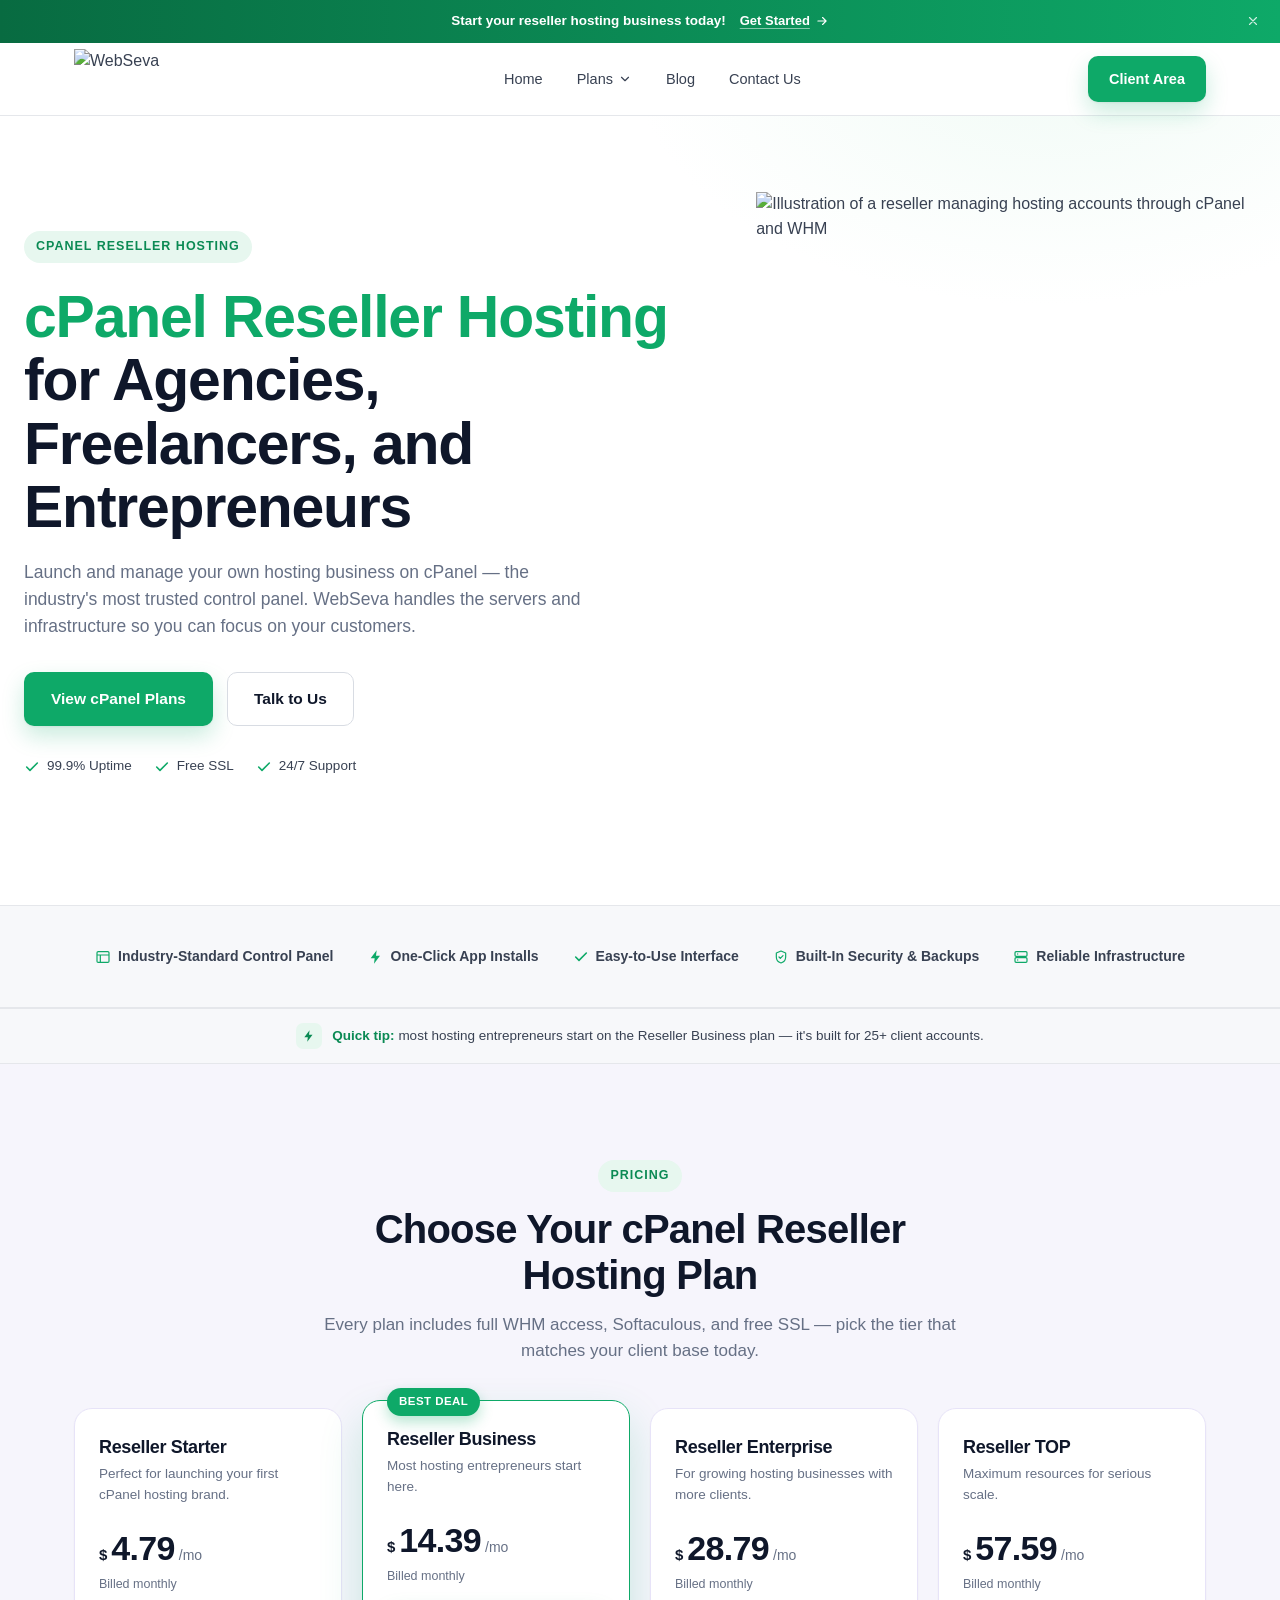
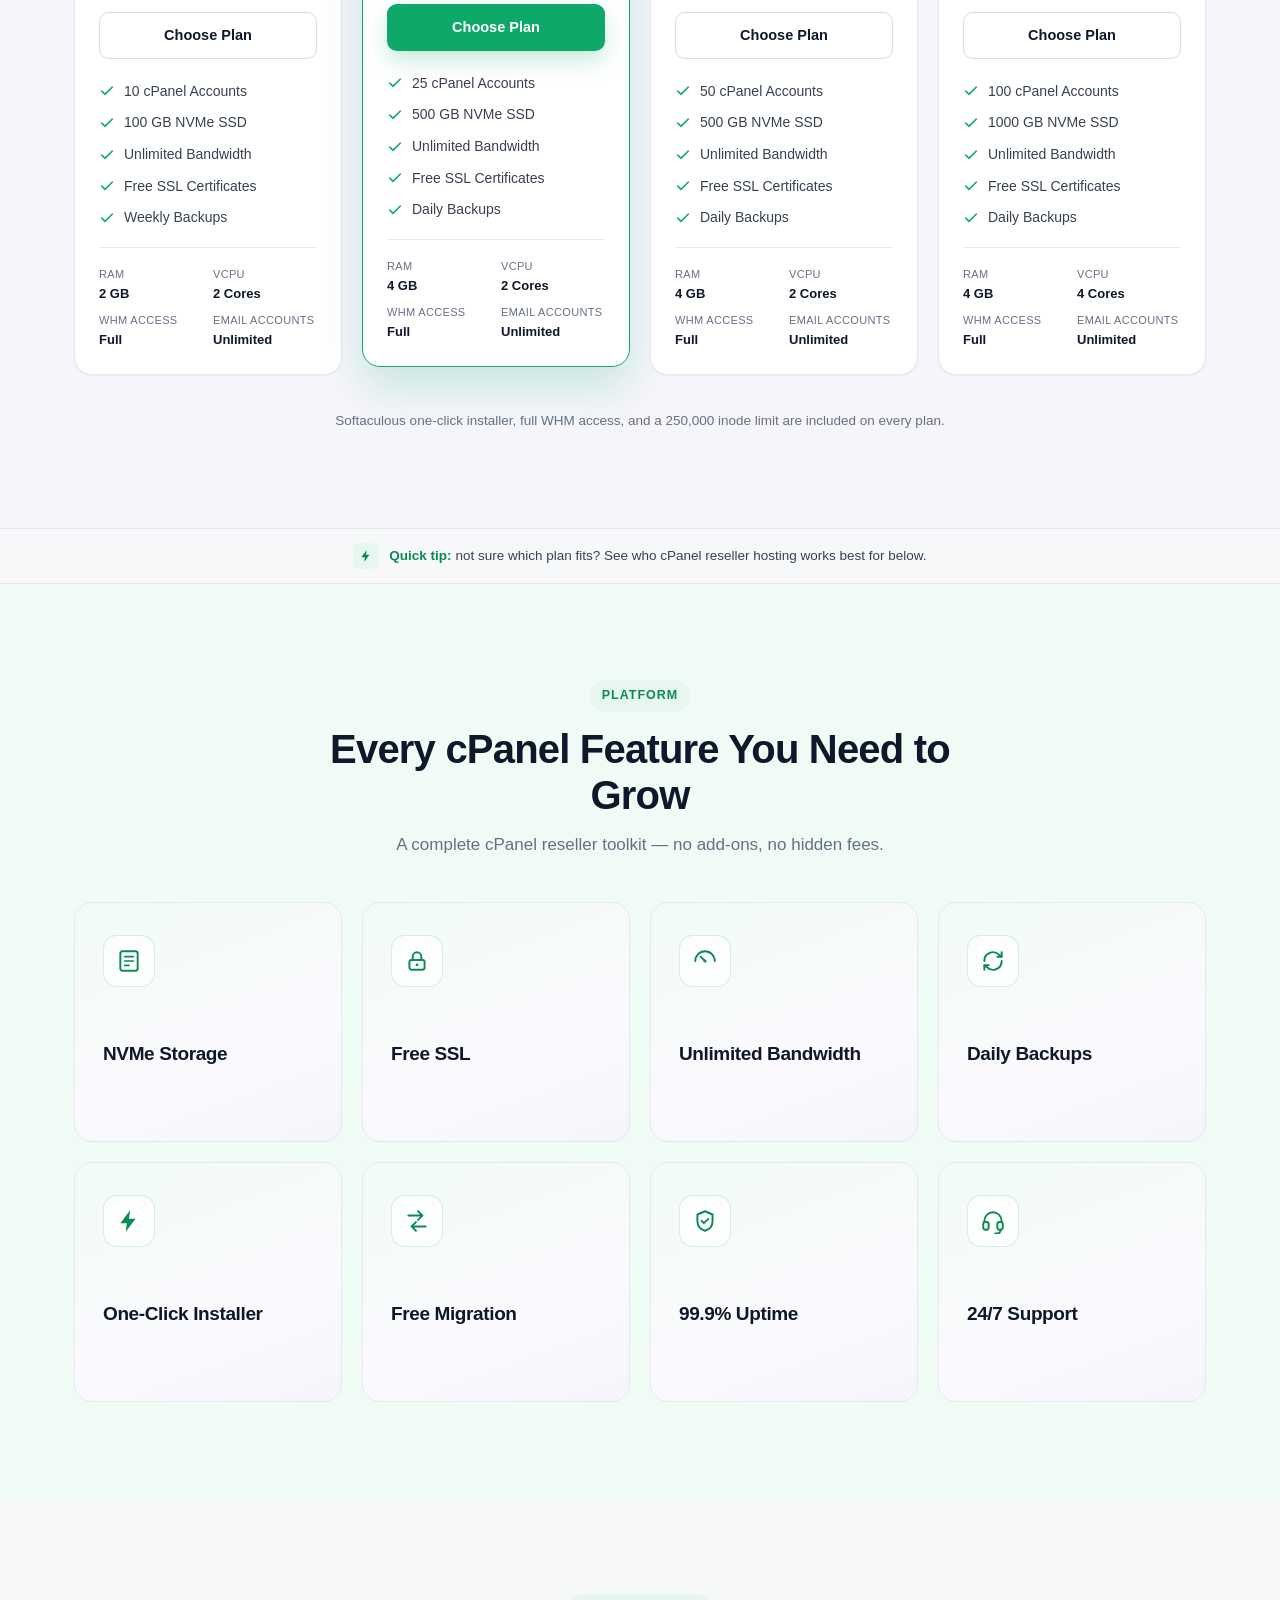
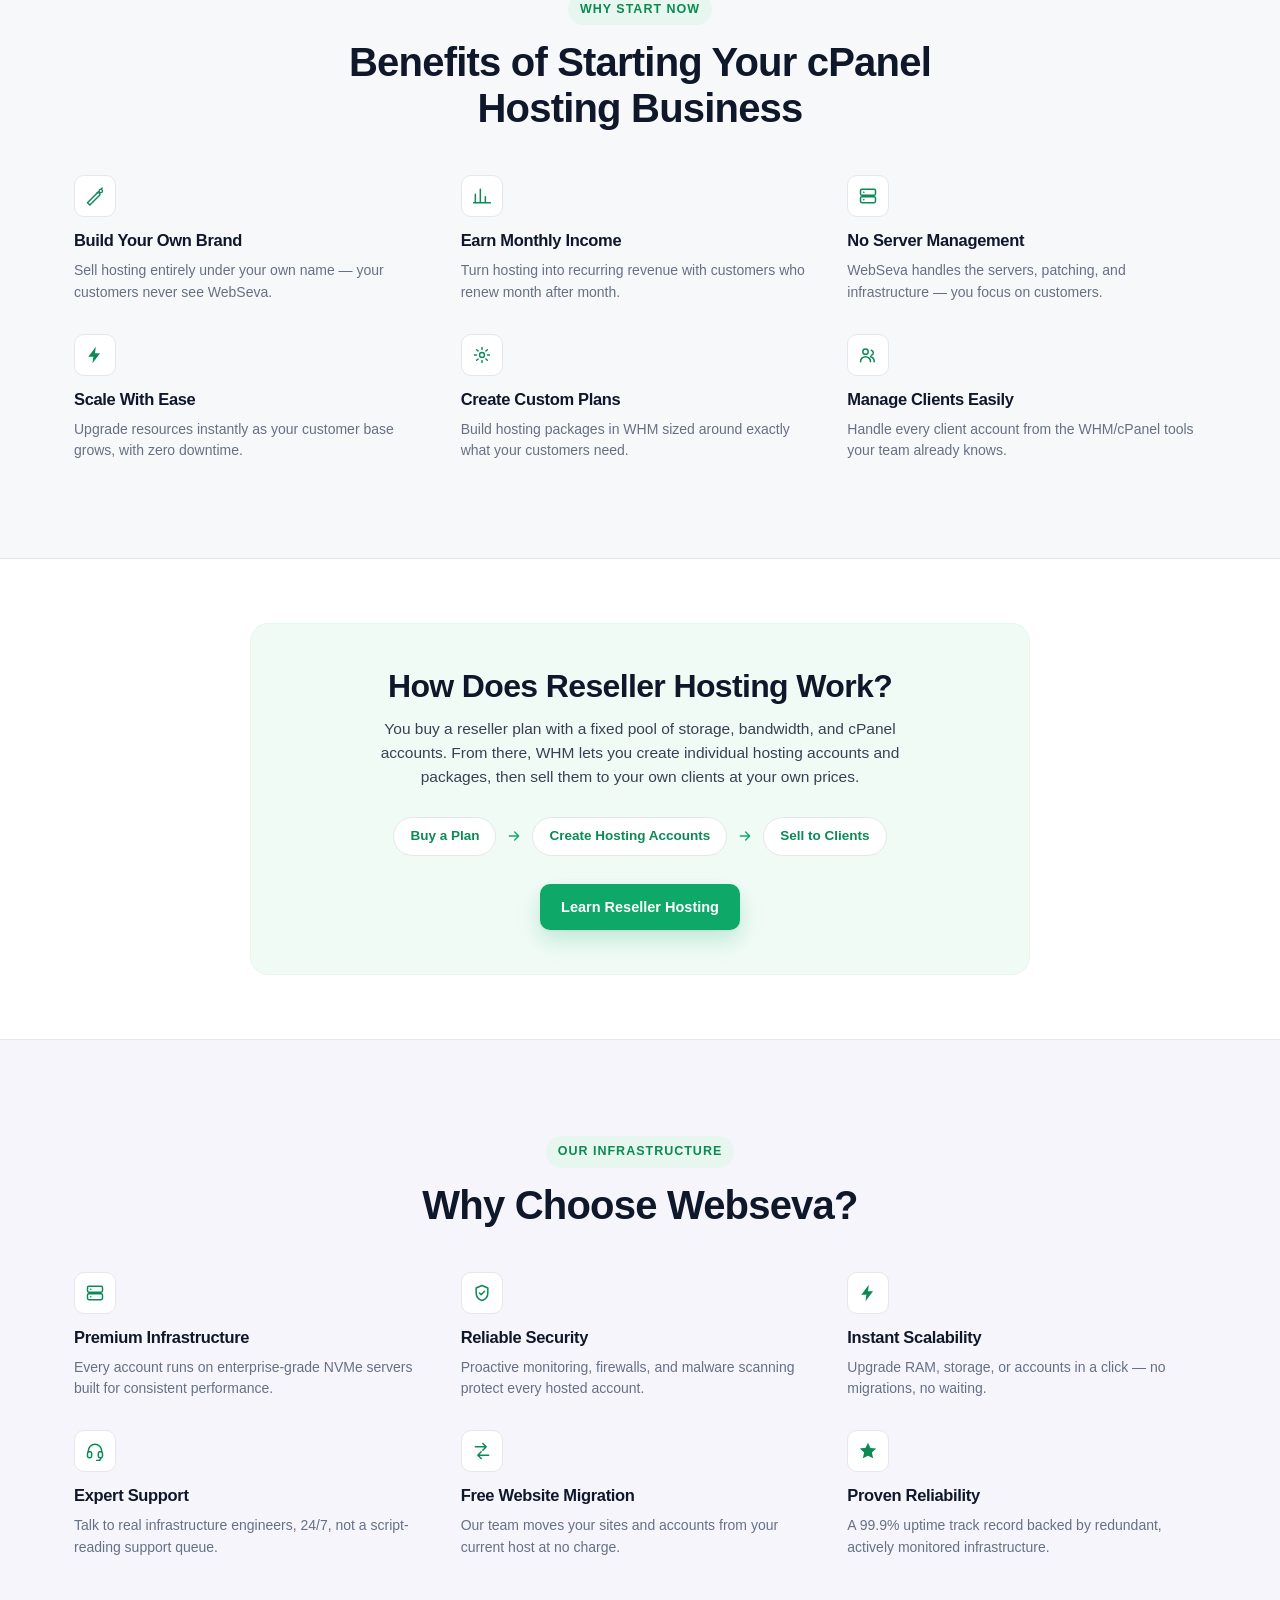
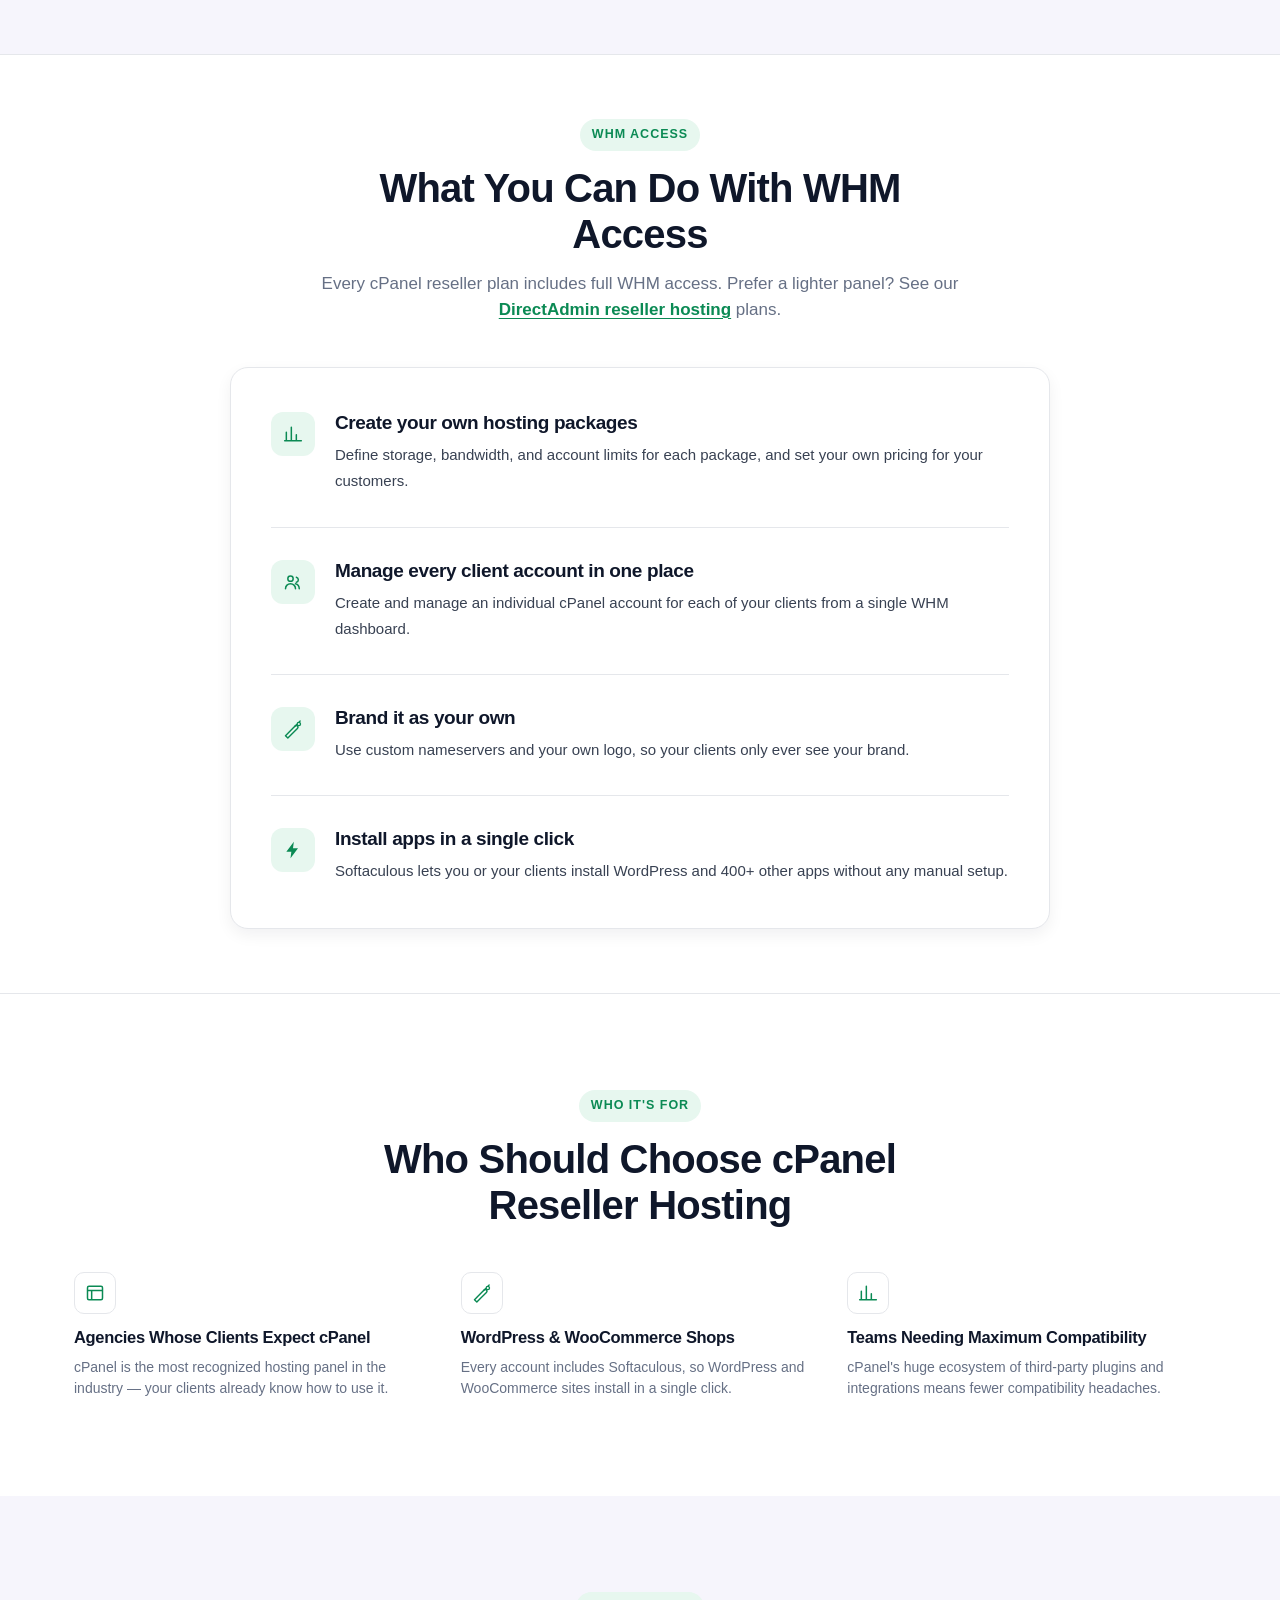
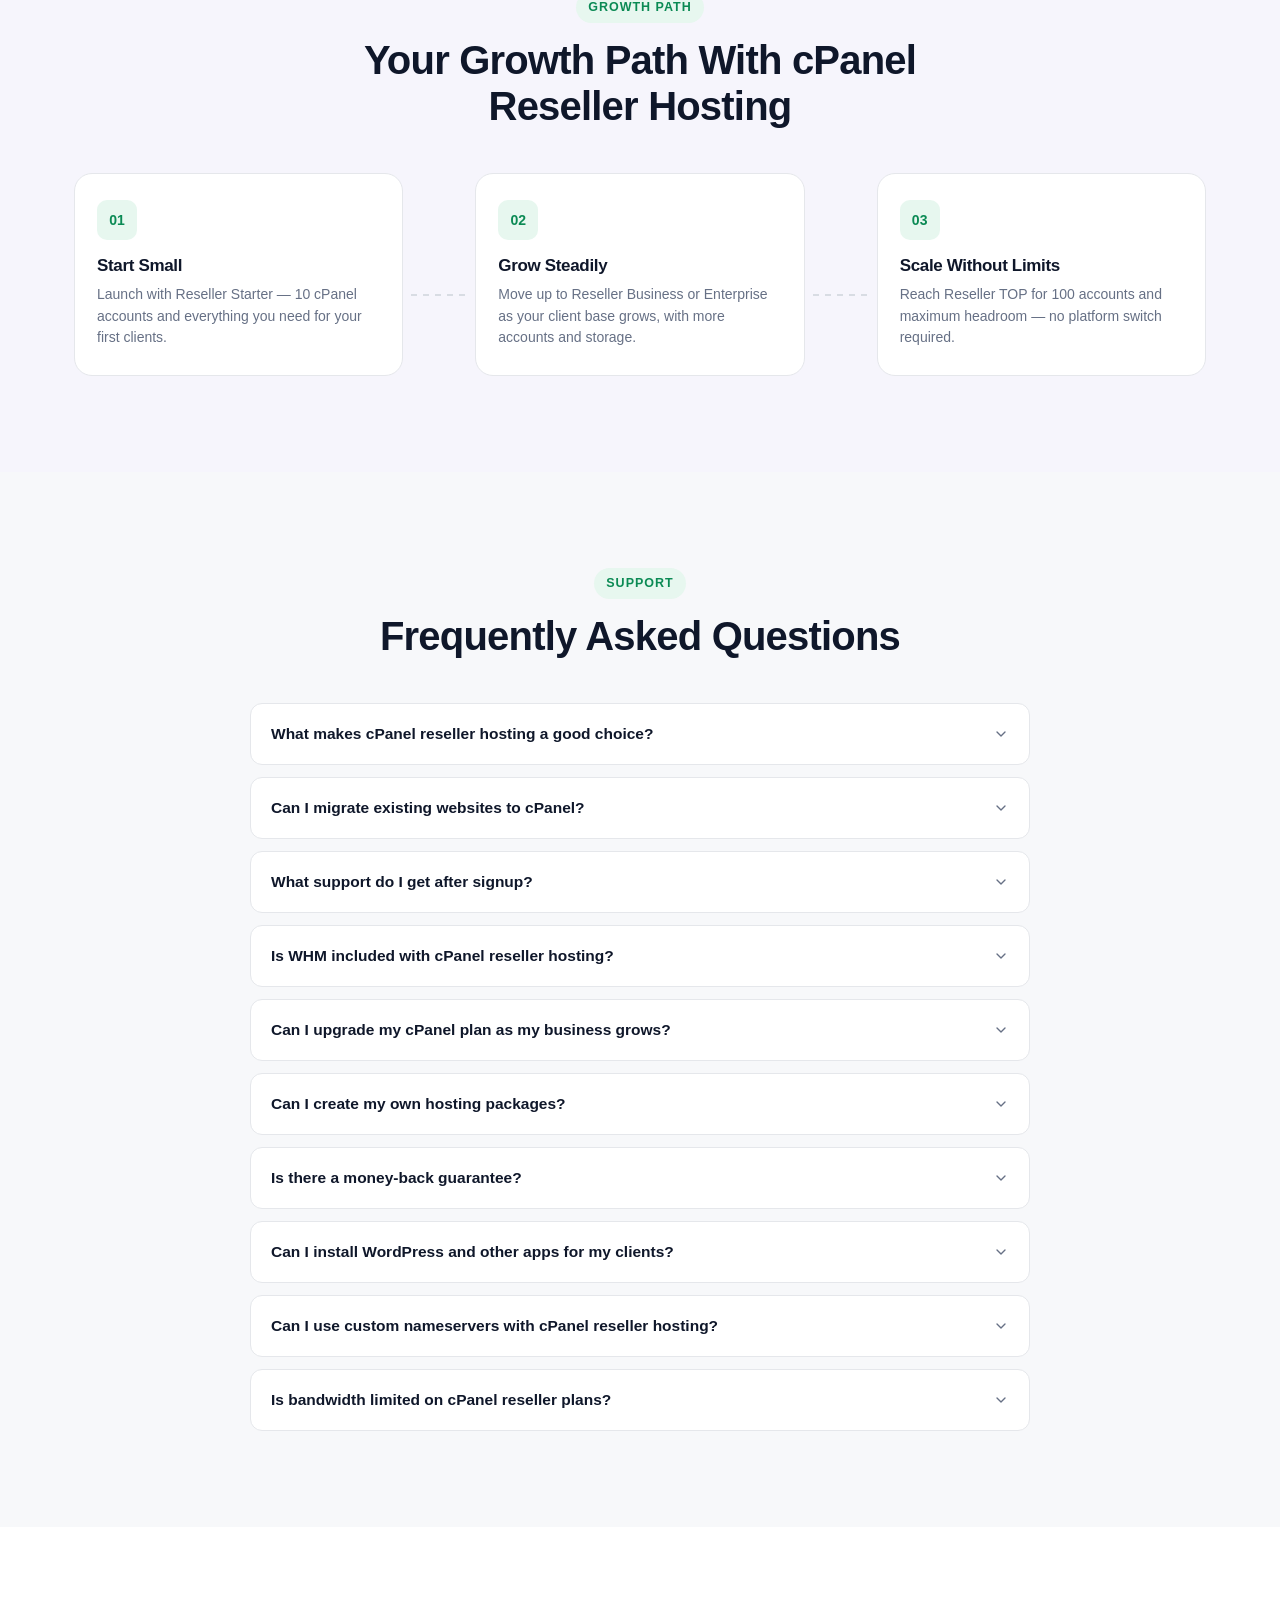
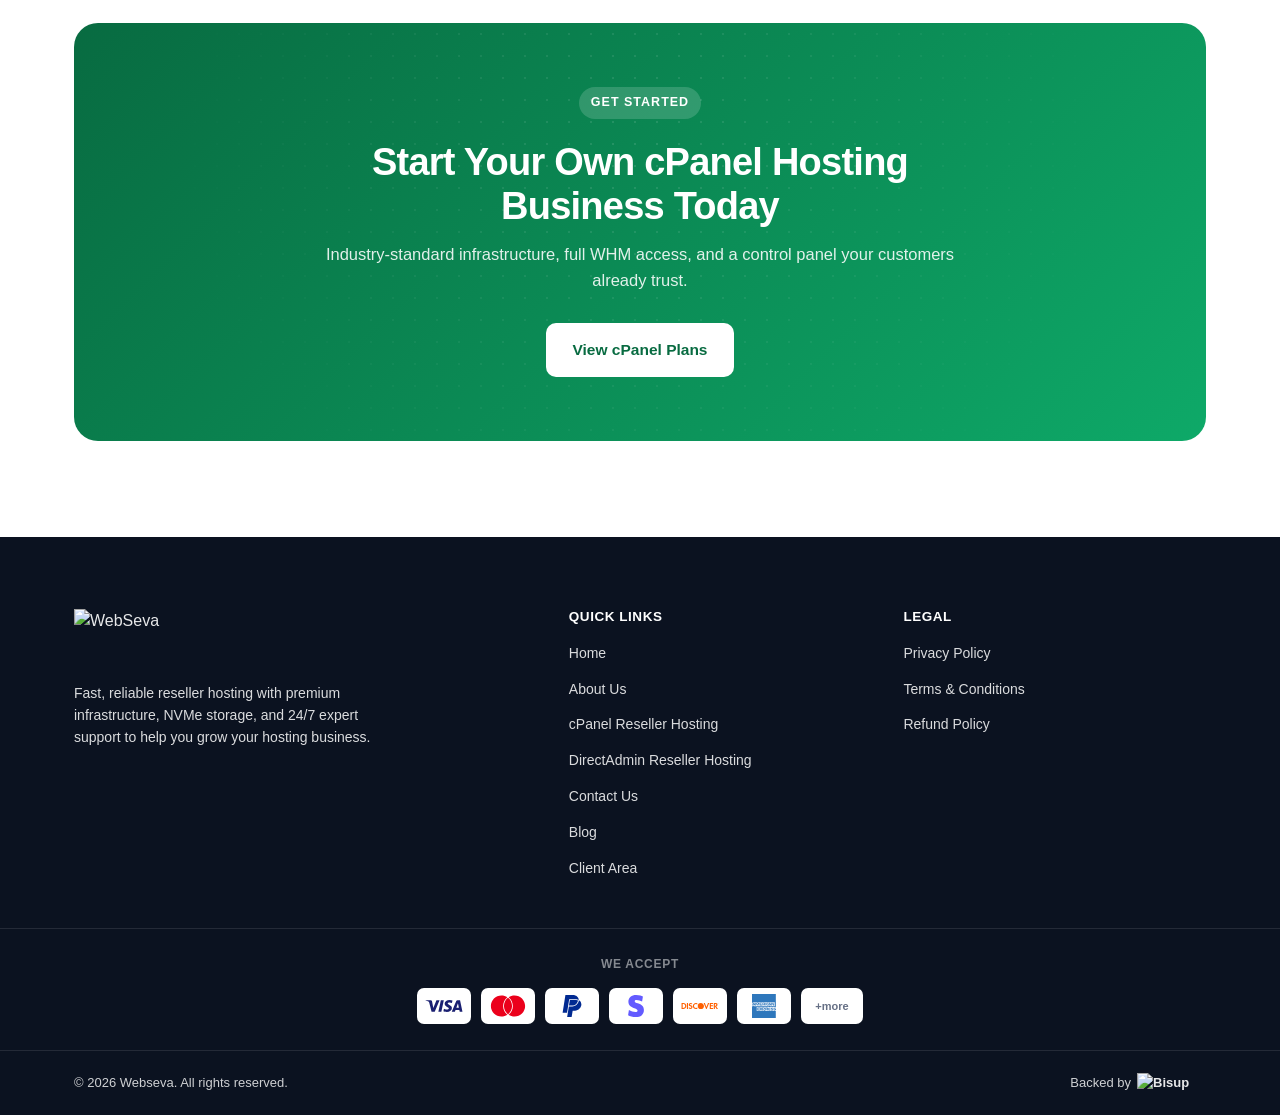
==== commit 0f69777b: "weekly content change and seo fixes" ====
--- a/cpanel-reseller-hosting.html
+++ b/cpanel-reseller-hosting.html
@@ -15,13 +15,17 @@
 <meta property="og:title" content="cPanel Reseller Hosting for Agencies &amp; Freelancers | WebSeva">
 <meta property="og:description" content="Launch your own hosting business on cPanel — NVMe SSD storage, full WHM access, free SSL, and 99.9% uptime.">
 <meta property="og:url" content="https://webseva.com/cpanel-reseller-hosting.html">
-<meta property="og:image" content="https://webseva.com/img/cpanel-hero.png">
+<meta property="og:image" content="https://webseva.com/img/og-cpanel.png">
+<meta property="og:image:width" content="1200">
+<meta property="og:image:height" content="630">
+<meta property="og:image:alt" content="cPanel reseller hosting from WebSeva">
 
 <!-- Twitter Card -->
 <meta name="twitter:card" content="summary_large_image">
 <meta name="twitter:title" content="cPanel Reseller Hosting for Agencies &amp; Freelancers | WebSeva">
 <meta name="twitter:description" content="Launch your own hosting business on cPanel — NVMe SSD storage, full WHM access, free SSL, and 99.9% uptime.">
-<meta name="twitter:image" content="https://webseva.com/img/cpanel-hero.png">
+<meta name="twitter:image" content="https://webseva.com/img/og-cpanel.png">
+<meta name="twitter:image:alt" content="cPanel reseller hosting from WebSeva">
 
 <link rel="icon" type="image/x-icon" href="img/favicon/favicon.ico">
 <link rel="icon" type="image/png" sizes="32x32" href="img/favicon/favicon-32x32.png">
@@ -40,10 +44,44 @@
 {
   "@context": "https://schema.org",
   "@type": "Organization",
+  "@id": "https://webseva.com/#organization",
   "name": "WebSeva",
+  "url": "https://webseva.com/",
+  "logo": "https://webseva.com/img/logo.png",
   "description": "WebSeva provides white-label reseller hosting infrastructure with NVMe storage, WHMCS automation, and cPanel/DirectAdmin accounts for hosting entrepreneurs.",
-  "url": "https://webseva.com/",
-  "sameAs": []
+  "email": "contact@webseva.com",
+  "address": {
+    "@type": "PostalAddress",
+    "streetAddress": "Durga Bhawan, Anamnagar",
+    "addressLocality": "Kathmandu",
+    "addressCountry": "NP"
+  },
+  "contactPoint": {
+    "@type": "ContactPoint",
+    "contactType": "customer support",
+    "email": "contact@webseva.com",
+    "availableLanguage": "English"
+  }
+}
+</script>
+<script type="application/ld+json">
+{
+  "@context": "https://schema.org",
+  "@type": "BreadcrumbList",
+  "itemListElement": [
+    {
+      "@type": "ListItem",
+      "position": 1,
+      "name": "Home",
+      "item": "https://webseva.com/"
+    },
+    {
+      "@type": "ListItem",
+      "position": 2,
+      "name": "cPanel Reseller Hosting",
+      "item": "https://webseva.com/cpanel-reseller-hosting.html"
+    }
+  ]
 }
 </script>
 <script type="application/ld+json">
@@ -59,7 +97,8 @@
     {"@type": "Question", "name": "Can I create my own hosting packages?", "acceptedAnswer": {"@type": "Answer", "text": "Yes. WHM lets you define your own hosting packages, resource limits, and pricing for your customers."}},
     {"@type": "Question", "name": "Is there a money-back guarantee?", "acceptedAnswer": {"@type": "Answer", "text": "Yes, every plan includes a 30-day money-back guarantee, so you can try cPanel reseller hosting risk-free."}},
     {"@type": "Question", "name": "Can I install WordPress and other apps for my clients?", "acceptedAnswer": {"@type": "Answer", "text": "Yes. Every cPanel reseller plan includes Softaculous, which lets you or your clients install WordPress and 400+ other apps in a single click — no manual setup required."}},
-    {"@type": "Question", "name": "Can I use custom nameservers with cPanel reseller hosting?", "acceptedAnswer": {"@type": "Answer", "text": "Yes, you can configure fully branded custom nameservers, such as ns1.yourbrand.com, so your hosting looks entirely like your own infrastructure."}}
+    {"@type": "Question", "name": "Can I use custom nameservers with cPanel reseller hosting?", "acceptedAnswer": {"@type": "Answer", "text": "Yes, you can configure fully branded custom nameservers, such as ns1.yourbrand.com, so your hosting looks entirely like your own infrastructure."}},
+    {"@type": "Question", "name": "Is bandwidth limited on cPanel reseller plans?", "acceptedAnswer": {"@type": "Answer", "text": "No. Every cPanel reseller plan includes unlimited bandwidth, alongside NVMe SSD storage and free SSL."}}
   ]
 }
 </script>
@@ -115,7 +154,7 @@
 <header class="site-header" id="siteHeader">
   <div class="container header-inner">
     <a href="index.html" class="logo" aria-label="WebSeva home">
-      <img src="img/logo.png" alt="WebSeva" class="logo-img">
+      <img src="img/logo.png" alt="WebSeva" class="logo-img" width="771" height="324">
     </a>
 
     <nav class="main-nav" id="mainNav" aria-label="Primary">
@@ -159,7 +198,7 @@
      didn't stay pinned full-screen while the page scrolled. -->
 <div class="mobile-drawer" id="mobileDrawer">
   <div class="mobile-drawer-head">
-    <img src="img/logo.png" alt="WebSeva" class="logo-img">
+    <img src="img/logo.png" alt="WebSeva" class="logo-img" width="771" height="324" decoding="async">
     <button class="nav-toggle" id="navClose" aria-label="Close menu">
       <svg width="22" height="22"><use href="#icon-close"/></svg>
     </button>
@@ -198,7 +237,7 @@
     </div>
 
     <div class="hero-visual">
-      <img src="img/cpanel-hero.png" alt="Illustration of a reseller managing hosting accounts through cPanel and WHM" class="hero-visual-img">
+      <img src="img/cpanel-hero.png" alt="Illustration of a reseller managing hosting accounts through cPanel and WHM" class="hero-visual-img" width="1000" height="1250" fetchpriority="high">
     </div>
   </div>
 </section>
@@ -504,6 +543,47 @@
   </div>
 </section>
 
+<!-- ================= WHM ACCESS ================= -->
+<section class="explainer">
+  <div class="container">
+    <div class="section-head">
+      <span class="eyebrow">WHM access</span>
+      <h2>What You Can Do With WHM Access</h2>
+      <p>Every cPanel reseller plan includes full WHM access. Prefer a lighter panel? See our <a href="directadmin-reseller-hosting.html">DirectAdmin reseller hosting</a> plans.</p>
+    </div>
+    <div class="explainer-panel">
+      <div class="explainer-item">
+        <div class="explainer-item-icon"><svg width="20" height="20"><use href="#icon-scale"/></svg></div>
+        <div>
+          <h3>Create your own hosting packages</h3>
+          <p>Define storage, bandwidth, and account limits for each package, and set your own pricing for your customers.</p>
+        </div>
+      </div>
+      <div class="explainer-item">
+        <div class="explainer-item-icon"><svg width="20" height="20"><use href="#icon-accounts"/></svg></div>
+        <div>
+          <h3>Manage every client account in one place</h3>
+          <p>Create and manage an individual cPanel account for each of your clients from a single WHM dashboard.</p>
+        </div>
+      </div>
+      <div class="explainer-item">
+        <div class="explainer-item-icon"><svg width="20" height="20"><use href="#icon-whitelabel"/></svg></div>
+        <div>
+          <h3>Brand it as your own</h3>
+          <p>Use custom nameservers and your own logo, so your clients only ever see your brand.</p>
+        </div>
+      </div>
+      <div class="explainer-item">
+        <div class="explainer-item-icon"><svg width="20" height="20"><use href="#icon-bolt"/></svg></div>
+        <div>
+          <h3>Install apps in a single click</h3>
+          <p>Softaculous lets you or your clients install WordPress and 400+ other apps without any manual setup.</p>
+        </div>
+      </div>
+    </div>
+  </div>
+</section>
+
 <!-- ================= WHO IT'S FOR ================= -->
 <section>
   <div class="container">
@@ -630,6 +710,13 @@
           <svg width="16" height="16"><use href="#icon-chevron-down"/></svg>
         </button>
         <div class="faq-answer"><p>Yes, you can configure fully branded custom nameservers, such as ns1.yourbrand.com, so your hosting looks entirely like your own infrastructure.</p></div>
+      </div>
+      <div class="faq-item">
+        <button class="faq-question" aria-expanded="false">
+          Is bandwidth limited on cPanel reseller plans?
+          <svg width="16" height="16"><use href="#icon-chevron-down"/></svg>
+        </button>
+        <div class="faq-answer"><p>No. Every cPanel reseller plan includes unlimited bandwidth, alongside NVMe SSD storage and free SSL.</p></div>
       </div>
     </div>
   </div>
@@ -659,13 +746,13 @@
   <div class="container footer-top">
     <div class="footer-brand">
       <a href="index.html" class="logo" aria-label="WebSeva home">
-        <img src="img/logo-dark.png" alt="WebSeva" class="footer-logo-img">
+        <img src="img/logo-dark.png" alt="WebSeva" class="footer-logo-img" width="600" height="200" loading="lazy" decoding="async">
       </a>
       <p>Fast, reliable reseller hosting with premium infrastructure, NVMe storage, and 24/7 expert support to help you grow your hosting business.</p>
     </div>
 
     <div class="footer-col">
-      <h4>Quick Links</h4>
+      <h3>Quick Links</h3>
       <ul>
         <li><a href="index.html">Home</a></li>
         <li><a href="about-us.html">About Us</a></li>
@@ -678,7 +765,7 @@
     </div>
 
     <div class="footer-col">
-      <h4>Legal</h4>
+      <h3>Legal</h3>
       <ul>
         <li><a href="legal.html#privacy-policy">Privacy Policy</a></li>
         <li><a href="legal.html#terms-and-conditions">Terms &amp; Conditions</a></li>
@@ -705,7 +792,7 @@
   <div class="footer-bottom">
     <div class="container footer-bottom-inner">
       <span>© 2026 Webseva. All rights reserved.</span>
-      <span class="footer-tag">Backed by <a href="https://bisup.com" target="_blank" rel="noopener" aria-label="Bisup"><img src="img/bisup-dark.png" alt="Bisup" class="bisup-logo-img"></a></span>
+      <span class="footer-tag">Backed by <a href="https://bisup.com" target="_blank" rel="noopener" aria-label="Bisup"><img src="img/bisup-dark.png" alt="Bisup" class="bisup-logo-img" width="300" height="87" loading="lazy" decoding="async"></a></span>
     </div>
   </div>
 </footer>
--- a/css/styles.css
+++ b/css/styles.css
@@ -0,0 +1,1404 @@
+/* =========================================================
+   WebSeva — Reseller Hosting Landing Page
+   Design tokens + components
+   ========================================================= */
+
+:root {
+  /* Brand */
+  --color-primary: #0EA968;
+  --color-primary-dark: #0B8A54;
+  --color-primary-darker: #086B41;
+  --color-primary-light: #E7F7EF;
+  --color-primary-lighter: #F1FBF6;
+  --color-primary-ring: rgba(14, 169, 104, 0.16);
+
+  /* Neutrals */
+  --color-ink: #0B1220;
+  --color-heading: #0F172A;
+  --color-text: #384152;
+  --color-muted: #667085;
+  --color-white: #FFFFFF;
+  --color-surface: #F7F8FA;
+  --color-lavender: #F6F5FC;
+  --color-lavender-strong: #EFEDFA;
+  --color-lavender-border: #E7E3F8;
+  --color-border: #E5E7EB;
+  --color-border-strong: #D8DCE3;
+
+  /* Shadows */
+  --shadow-sm: 0 1px 2px rgba(16, 24, 40, 0.05);
+  --shadow-md: 0 6px 16px rgba(16, 24, 40, 0.06);
+  --shadow-lg: 0 16px 40px rgba(16, 24, 40, 0.10);
+  --shadow-green: 0 20px 44px rgba(14, 169, 104, 0.20);
+
+  /* Radius */
+  --radius-sm: 8px;
+  --radius-md: 12px;
+  --radius-lg: 18px;
+  --radius-full: 999px;
+
+  /* Layout */
+  --container-w: 1180px;
+  --gutter: 24px;
+
+  /* Motion */
+  --ease: cubic-bezier(0.22, 1, 0.36, 1);
+}
+
+/* ---------------- Reset ---------------- */
+*, *::before, *::after { box-sizing: border-box; }
+* { margin: 0; }
+/* overflow-x is intentionally set on html only, not body — setting it on
+   body as well turns body into a second scroll container, which breaks
+   position: sticky for every sticky element on the page (the header,
+   the stacked cards, etc. stop sticking because their nearest scrolling
+   ancestor is no longer the viewport). */
+html { scroll-behavior: smooth; overflow-x: hidden; }
+body {
+  font-family: 'Inter', -apple-system, BlinkMacSystemFont, 'Segoe UI', sans-serif;
+  color: var(--color-text);
+  background: var(--color-white);
+  line-height: 1.55;
+  -webkit-font-smoothing: antialiased;
+  text-rendering: optimizeLegibility;
+}
+img, svg { display: block; max-width: 100%; }
+a { color: inherit; text-decoration: none; }
+ul { list-style: none; padding: 0; }
+button { font: inherit; color: inherit; background: none; border: none; cursor: pointer; }
+h1, h2, h3, h4 { color: var(--color-heading); font-weight: 700; line-height: 1.15; letter-spacing: -0.02em; }
+table { border-collapse: collapse; }
+
+.container {
+  max-width: var(--container-w);
+  margin-inline: auto;
+  padding-inline: var(--gutter);
+}
+
+@media (max-width: 640px) {
+  :root { --gutter: 20px; }
+}
+
+/* Scroll reveal */
+[data-reveal] { opacity: 1; }
+.reveal-ready [data-reveal] {
+  opacity: 0;
+  transform: translateY(18px);
+  transition: opacity 0.6s var(--ease), transform 0.6s var(--ease);
+}
+.reveal-ready [data-reveal].in-view {
+  opacity: 1;
+  transform: translateY(0);
+}
+
+/* ---------------- Buttons ---------------- */
+.btn {
+  display: inline-flex;
+  align-items: center;
+  justify-content: center;
+  gap: 8px;
+  padding: 11px 20px;
+  border-radius: 10px;
+  font-weight: 600;
+  font-size: 14.5px;
+  white-space: nowrap;
+  transition: background 0.2s var(--ease), color 0.2s var(--ease), border-color 0.2s var(--ease), transform 0.2s var(--ease), box-shadow 0.2s var(--ease);
+  border: 1px solid transparent;
+}
+.btn:active { transform: translateY(1px); }
+.btn-block { width: 100%; }
+.btn-lg { padding: 14px 26px; font-size: 15.5px; }
+
+.btn-primary {
+  background: var(--color-primary);
+  color: #fff;
+  box-shadow: 0 1px 2px rgba(16,24,40,.05), 0 10px 22px rgba(14,169,104,.22);
+}
+.btn-primary:hover { background: var(--color-primary-dark); box-shadow: 0 12px 26px rgba(14,169,104,.30); }
+
+.btn-outline {
+  background: var(--color-white);
+  color: var(--color-heading);
+  border-color: var(--color-border-strong);
+}
+.btn-outline:hover { border-color: var(--color-primary); color: var(--color-primary-dark); }
+
+.btn-ghost {
+  color: var(--color-text);
+}
+.btn-ghost:hover { color: var(--color-primary-dark); }
+
+.btn-white {
+  background: #fff;
+  color: var(--color-primary-darker);
+}
+.btn-white:hover { background: #EFFDF6; }
+
+.btn-outline-white {
+  background: transparent;
+  color: #fff;
+  border-color: rgba(255,255,255,0.55);
+}
+.btn-outline-white:hover { background: rgba(255,255,255,0.12); border-color: #fff; }
+
+/* ---------------- Section basics ---------------- */
+section { padding-block: 96px; }
+@media (max-width: 900px) { section { padding-block: 72px; } }
+@media (max-width: 560px) { section { padding-block: 56px; } }
+
+.section-head { max-width: 640px; margin-inline: auto; margin-bottom: 44px; text-align: center; }
+.section-head h2 { font-size: clamp(28px, 4vw, 40px); margin-bottom: 14px; }
+.section-head p { color: var(--color-muted); font-size: 17px; }
+.section-head p a { color: var(--color-primary-dark); font-weight: 600; text-decoration: underline; text-underline-offset: 3px; }
+
+/* "Included with every plan" checklist */
+.included-grid {
+  display: grid;
+  grid-template-columns: repeat(4, 1fr);
+  gap: 14px;
+}
+.included-item {
+  display: flex;
+  align-items: flex-start;
+  gap: 10px;
+  padding: 16px 18px;
+  background: #fff;
+  border: 1px solid var(--color-border);
+  border-radius: var(--radius-md);
+  font-size: 14.5px;
+  font-weight: 600;
+  color: var(--color-heading);
+  line-height: 1.4;
+}
+.included-item svg { flex-shrink: 0; margin-top: 1px; color: var(--color-primary-dark); }
+@media (max-width: 900px) { .included-grid { grid-template-columns: repeat(2, 1fr); } }
+@media (max-width: 460px) { .included-grid { grid-template-columns: 1fr; } }
+
+.link-arrow {
+  display: inline-flex;
+  align-items: center;
+  gap: 6px;
+  font-weight: 600;
+  font-size: 14.5px;
+  color: var(--color-primary-dark);
+  margin-top: 6px;
+  padding-bottom: 4px;
+  border-bottom: 1px solid transparent;
+  transition: border-color 0.2s var(--ease), gap 0.2s var(--ease);
+}
+.link-arrow:hover { border-color: currentColor; gap: 9px; }
+
+.eyebrow {
+  display: inline-block;
+  font-size: 12.5px;
+  font-weight: 700;
+  letter-spacing: 0.08em;
+  text-transform: uppercase;
+  color: var(--color-primary-dark);
+  background: var(--color-primary-light);
+  padding: 6px 12px;
+  border-radius: var(--radius-full);
+  margin-bottom: 22px;
+}
+.section-head .eyebrow { margin-bottom: 14px; }
+.cta-content .eyebrow { background: rgba(255,255,255,0.16); color: #fff; }
+
+.text-accent { color: var(--color-primary); }
+
+/* Quick-tip divider strip between sections */
+.tip-strip {
+  background: var(--color-surface);
+  border-top: 1px solid var(--color-border);
+  border-bottom: 1px solid var(--color-border);
+  padding-block: 14px;
+}
+.tip-strip-inner {
+  display: flex;
+  align-items: center;
+  justify-content: center;
+  gap: 10px;
+  text-align: center;
+  flex-wrap: wrap;
+}
+.tip-strip-icon {
+  width: 26px;
+  height: 26px;
+  border-radius: 7px;
+  background: var(--color-primary-light);
+  color: var(--color-primary-dark);
+  display: flex;
+  align-items: center;
+  justify-content: center;
+  flex-shrink: 0;
+}
+.tip-strip p { font-size: 13.5px; color: var(--color-text); font-weight: 500; }
+.tip-strip strong { color: var(--color-primary-dark); font-weight: 700; }
+@media (max-width: 560px) {
+  .tip-strip p { font-size: 13px; }
+}
+
+/* =========================================================
+   SITE-TOP WRAPPER — banner + header stick together as one unit
+   ========================================================= */
+.site-top {
+  position: sticky;
+  top: 0;
+  z-index: 100;
+}
+
+/* =========================================================
+   PROMO BANNER
+   ========================================================= */
+.promo-banner {
+  position: relative;
+  background: linear-gradient(90deg, var(--color-primary-darker), var(--color-primary));
+  color: #fff;
+  padding: 11px 46px;
+  text-align: center;
+  transition: max-height 0.25s var(--ease), padding 0.25s var(--ease), opacity 0.2s var(--ease);
+  overflow: hidden;
+}
+.promo-banner.is-hidden {
+  max-height: 0;
+  padding-block: 0;
+  opacity: 0;
+  pointer-events: none;
+}
+.promo-banner-inner {
+  display: flex;
+  align-items: center;
+  justify-content: center;
+  flex-wrap: wrap;
+  gap: 6px 14px;
+}
+.promo-banner-inner p { font-size: 13.5px; font-weight: 600; display: inline-flex; align-items: center; gap: 8px; }
+.promo-banner-cta {
+  display: inline-flex;
+  align-items: center;
+  gap: 5px;
+  font-size: 13px;
+  font-weight: 700;
+  color: #fff;
+  text-decoration: underline;
+  text-underline-offset: 3px;
+  text-decoration-color: rgba(255, 255, 255, 0.5);
+  transition: text-decoration-color 0.2s var(--ease), gap 0.2s var(--ease);
+}
+.promo-banner-cta:hover { text-decoration-color: #fff; gap: 8px; }
+.promo-banner-close {
+  position: absolute;
+  right: 14px;
+  top: 50%;
+  transform: translateY(-50%);
+  width: 26px;
+  height: 26px;
+  border-radius: 7px;
+  display: flex;
+  align-items: center;
+  justify-content: center;
+  color: rgba(255, 255, 255, 0.8);
+  transition: background 0.2s var(--ease), color 0.2s var(--ease);
+  flex-shrink: 0;
+}
+.promo-banner-close:hover { background: rgba(255, 255, 255, 0.16); color: #fff; }
+
+@media (max-width: 560px) {
+  .promo-banner { padding: 10px 42px; }
+  .promo-banner-inner p { font-size: 12.5px; }
+  .promo-banner-cta { font-size: 12.5px; }
+}
+
+/* =========================================================
+   HEADER
+   ========================================================= */
+.site-header {
+  position: relative;
+  background: rgba(255,255,255,0.82);
+  backdrop-filter: saturate(180%) blur(14px);
+  -webkit-backdrop-filter: saturate(180%) blur(14px);
+  border-bottom: 1px solid var(--color-border);
+  transition: background 0.25s var(--ease), border-color 0.25s var(--ease), box-shadow 0.25s var(--ease);
+}
+.site-header.is-scrolled {
+  background: rgba(255,255,255,0.96);
+  border-bottom-color: var(--color-border-strong);
+  box-shadow: 0 4px 16px rgba(16,24,40,0.05);
+}
+
+.header-inner {
+  display: flex;
+  align-items: center;
+  justify-content: space-between;
+  gap: 24px;
+  height: 72px;
+}
+
+.logo { display: inline-flex; align-items: center; gap: 9px; }
+.logo-img { height: 60px; width: auto; display: block; }
+.logo-mark {
+  display: inline-flex;
+  align-items: center;
+  justify-content: center;
+  width: 32px;
+  height: 32px;
+  border-radius: 9px;
+  background: linear-gradient(155deg, var(--color-primary), var(--color-primary-darker));
+}
+.logo-text { font-size: 20px; font-weight: 800; color: var(--color-ink); letter-spacing: -0.02em; }
+.logo-accent { color: var(--color-primary); }
+
+.main-nav ul { display: flex; align-items: center; gap: 6px; }
+.nav-link {
+  display: inline-flex;
+  align-items: center;
+  gap: 5px;
+  padding: 9px 14px;
+  border-radius: 8px;
+  font-size: 14.5px;
+  font-weight: 500;
+  color: var(--color-text);
+  transition: background 0.2s var(--ease), color 0.2s var(--ease);
+}
+.nav-link:hover { background: var(--color-surface); color: var(--color-heading); }
+.chev { transition: transform 0.2s var(--ease); }
+
+.has-dropdown { position: relative; }
+.dropdown-menu {
+  position: absolute;
+  top: calc(100% + 10px);
+  left: 0;
+  width: 300px;
+  background: #fff;
+  border: 1px solid var(--color-border);
+  border-radius: var(--radius-md);
+  box-shadow: var(--shadow-lg);
+  padding: 10px;
+  opacity: 0;
+  visibility: hidden;
+  transform: translateY(6px);
+  transition: opacity 0.18s var(--ease), transform 0.18s var(--ease), visibility 0.18s;
+}
+.has-dropdown:hover .dropdown-menu,
+.has-dropdown:focus-within .dropdown-menu {
+  opacity: 1; visibility: visible; transform: translateY(0);
+}
+.has-dropdown:hover .chev { transform: rotate(180deg); }
+.dropdown-menu a {
+  display: flex;
+  align-items: flex-start;
+  gap: 12px;
+  padding: 9px 10px;
+  border-radius: 8px;
+  color: var(--color-primary-dark);
+}
+.dropdown-menu a:hover { background: var(--color-primary-lighter); }
+.dropdown-menu a strong { display: block; font-size: 14px; color: var(--color-heading); font-weight: 600; }
+.dropdown-menu a small { display: block; font-size: 12.5px; color: var(--color-muted); margin-top: 1px; }
+
+.header-actions { display: flex; align-items: center; gap: 10px; }
+.nav-toggle {
+  display: none;
+  align-items: center;
+  justify-content: center;
+  width: 44px; height: 44px;
+  border-radius: 9px;
+  color: var(--color-heading);
+}
+.nav-toggle:hover { background: var(--color-surface); }
+
+/* Mobile drawer */
+.mobile-drawer {
+  position: fixed;
+  top: 0; right: 0;
+  height: 100dvh;
+  width: min(340px, 88vw);
+  background: #fff;
+  z-index: 200;
+  transform: translateX(100%);
+  transition: transform 0.3s var(--ease);
+  box-shadow: -20px 0 50px rgba(16,24,40,0.14);
+  display: flex;
+  flex-direction: column;
+  padding: 20px;
+}
+.mobile-drawer.is-open { transform: translateX(0); }
+.mobile-drawer-head { display: flex; align-items: center; justify-content: space-between; margin-bottom: 24px; }
+.mobile-nav-list { display: flex; flex-direction: column; gap: 2px; flex: 1; }
+.mobile-nav-list a {
+  display: block; padding: 13px 8px; font-size: 16px; font-weight: 600;
+  color: var(--color-heading); border-bottom: 1px solid var(--color-border);
+}
+.mobile-drawer-actions { display: flex; flex-direction: column; gap: 10px; padding-top: 16px; }
+
+.drawer-backdrop {
+  position: fixed; inset: 0; background: rgba(11,18,32,0.42);
+  z-index: 190; opacity: 0; visibility: hidden; transition: opacity 0.3s var(--ease), visibility 0.3s;
+}
+.drawer-backdrop.is-open { opacity: 1; visibility: visible; }
+
+@media (max-width: 900px) {
+  .main-nav { display: none; }
+  .nav-toggle { display: inline-flex; }
+}
+@media (min-width: 901px) {
+  .mobile-drawer, .drawer-backdrop { display: none; }
+}
+
+/* =========================================================
+   HERO
+   ========================================================= */
+.hero {
+  padding-top: 76px;
+  padding-bottom: 88px;
+  background:
+    radial-gradient(700px 420px at 82% -8%, var(--color-primary-lighter), transparent 60%),
+    #fff;
+}
+/* Hero gets a wider content area than the rest of the site so long
+   headlines have more room to breathe before wrapping onto extra lines. */
+.hero .container { max-width: 1280px; }
+.hero-grid {
+  display: grid;
+  grid-template-columns: 1.15fr 0.85fr;
+  gap: 56px;
+  align-items: center;
+}
+
+/* Dedicated load-in animation for the hero's left column only. A pure CSS
+   keyframe animation (rather than the JS/IntersectionObserver-driven
+   [data-reveal] system used elsewhere) so it reliably plays on first paint —
+   above-the-fold elements are already inside the viewport when the observer
+   attaches, so the opacity:0 starting frame is never actually painted. */
+.hero-copy {
+  opacity: 0;
+  animation: hero-copy-in 0.7s var(--ease) 0.12s both;
+}
+@keyframes hero-copy-in {
+  from { opacity: 0; transform: translateY(22px); }
+  to { opacity: 1; transform: translateY(0); }
+}
+@media (prefers-reduced-motion: reduce) {
+  .hero-copy { animation: none; opacity: 1; }
+}
+
+.hero-copy h1 {
+  font-size: clamp(38px, 4.6vw, 60px);
+  line-height: 1.08;
+  margin-bottom: 20px;
+}
+.hero-sub {
+  font-size: 17.5px;
+  color: var(--color-muted);
+  max-width: 580px;
+  margin-bottom: 32px;
+}
+.hero-cta { display: flex; gap: 14px; flex-wrap: wrap; margin-bottom: 30px; }
+
+.trust-inline {
+  display: flex;
+  flex-wrap: wrap;
+  gap: 10px 22px;
+}
+.trust-inline li {
+  display: inline-flex;
+  align-items: center;
+  gap: 7px;
+  font-size: 13.5px;
+  font-weight: 500;
+  color: var(--color-text);
+}
+.trust-inline svg { color: var(--color-primary); flex-shrink: 0; }
+
+.trust-inline--center { justify-content: center; gap: 12px 34px; }
+.trust-inline--center li { font-size: 14px; font-weight: 600; }
+
+/* --- Hero visual / dashboard --- */
+.hero-visual { position: relative; }
+.hero-visual-img { width: 100%; max-width: 500px; height: auto; display: block; margin-inline: auto; }
+
+/* =========================================================
+   LOGO MARQUEE — auto-scrolling technology partner logos
+   ========================================================= */
+.logo-marquee-section { padding-block: 44px; background: #fff; }
+.logo-marquee-label {
+  text-align: center;
+  font-size: 12.5px;
+  font-weight: 700;
+  letter-spacing: 0.06em;
+  text-transform: uppercase;
+  color: var(--color-muted);
+  margin-bottom: 28px;
+}
+.logo-marquee {
+  overflow: hidden;
+  width: 100%;
+  -webkit-mask-image: linear-gradient(90deg, transparent, #000 10%, #000 90%, transparent);
+  mask-image: linear-gradient(90deg, transparent, #000 10%, #000 90%, transparent);
+}
+.logo-marquee-track {
+  display: flex;
+  width: max-content;
+  animation: logo-marquee-scroll 32s linear infinite;
+}
+.logo-marquee:hover .logo-marquee-track { animation-play-state: paused; }
+.logo-marquee-group { display: flex; align-items: center; gap: 64px; margin-right: 64px; }
+.logo-marquee-img {
+  height: 30px;
+  width: auto;
+  filter: grayscale(100%);
+  opacity: 0.55;
+  transition: opacity 0.2s var(--ease);
+}
+.logo-marquee-img:hover { opacity: 0.9; }
+
+@keyframes logo-marquee-scroll {
+  from { transform: translateX(0); }
+  to { transform: translateX(-50%); }
+}
+@media (prefers-reduced-motion: reduce) {
+  .logo-marquee-track { animation: none; }
+  .logo-marquee { overflow-x: auto; }
+}
+@media (max-width: 560px) {
+  .logo-marquee-img { height: 24px; }
+  .logo-marquee-group { gap: 44px; margin-right: 44px; }
+}
+@media (max-width: 1024px) {
+  .hero-grid { grid-template-columns: 1fr; }
+  .hero-visual { max-width: 400px; margin-inline: auto; order: 2; margin-top: 12px; }
+  .hero-copy { order: 1; text-align: left; }
+}
+@media (max-width: 640px) {
+  /* Hero illustration is hidden on phones — keeps the hero short and
+     focused on the headline/CTA instead of pushing content below the fold. */
+  .hero-visual { display: none; }
+}
+
+/* =========================================================
+   TRUST STRIP
+   ========================================================= */
+.trust-strip {
+  padding-block: 40px;
+  border-block: 1px solid var(--color-border);
+  background: var(--color-surface);
+}
+.trust-strip-inner {
+  display: grid;
+  grid-template-columns: repeat(5, 1fr);
+  gap: 20px;
+  text-align: center;
+}
+.trust-item { display: flex; flex-direction: column; gap: 4px; }
+.trust-value { font-size: 20px; font-weight: 800; color: var(--color-heading); letter-spacing: -0.01em; }
+.trust-label { font-size: 13px; color: var(--color-muted); font-weight: 500; }
+@media (max-width: 800px) {
+  .trust-strip-inner { grid-template-columns: repeat(3, 1fr); row-gap: 26px; }
+}
+@media (max-width: 460px) {
+  .trust-strip-inner { grid-template-columns: repeat(2, 1fr); }
+}
+
+/* =========================================================
+   EXPLAINER — long-form "What Is Reseller Hosting" SEO content
+   ========================================================= */
+.explainer { background: var(--color-surface); border-block: 1px solid var(--color-border); }
+.explainer-panel {
+  max-width: 820px;
+  margin-inline: auto;
+  background: #fff;
+  border: 1px solid var(--color-border);
+  border-radius: var(--radius-lg);
+  padding: 12px 40px;
+  box-shadow: var(--shadow-md);
+}
+.explainer-item { display: flex; gap: 20px; padding-block: 32px; }
+.explainer-item + .explainer-item { border-top: 1px solid var(--color-border); }
+.explainer-item-icon {
+  flex-shrink: 0;
+  width: 44px;
+  height: 44px;
+  border-radius: 12px;
+  background: var(--color-primary-light);
+  color: var(--color-primary-dark);
+  display: flex;
+  align-items: center;
+  justify-content: center;
+}
+.explainer-item h3 { font-size: 19px; margin-bottom: 8px; }
+.explainer-item p { font-size: 15px; color: var(--color-text); line-height: 1.75; }
+.explainer-item p a { color: var(--color-primary-dark); font-weight: 600; text-decoration: underline; text-underline-offset: 3px; }
+@media (max-width: 640px) {
+  .explainer-panel { padding: 4px 22px; }
+  .explainer-item { gap: 14px; padding-block: 24px; }
+}
+
+/* =========================================================
+   PRICING
+   ========================================================= */
+.pricing { background: var(--color-lavender); }
+
+.product-switch {
+  display: flex;
+  justify-content: center;
+  margin-bottom: 20px;
+}
+.product-switch-group {
+  display: inline-flex;
+  background: #fff;
+  border: 1px solid var(--color-border);
+  border-radius: var(--radius-full);
+  padding: 4px;
+  gap: 4px;
+}
+.product-switch-btn {
+  padding: 13px 22px;
+  border-radius: var(--radius-full);
+  font-size: 14px;
+  font-weight: 600;
+  line-height: 1.3;
+  color: var(--color-muted);
+  transition: background 0.2s var(--ease), color 0.2s var(--ease), box-shadow 0.2s var(--ease);
+}
+.product-switch-btn:hover:not(.is-active) { color: var(--color-heading); }
+.product-switch-btn.is-active {
+  background: var(--color-primary);
+  color: #fff;
+  box-shadow: 0 4px 12px rgba(14, 169, 104, 0.25);
+}
+
+.billing-switch {
+  display: flex;
+  align-items: center;
+  justify-content: center;
+  gap: 14px;
+  margin-bottom: 48px;
+}
+.billing-label { font-size: 14.5px; font-weight: 600; color: var(--color-muted); display: inline-flex; align-items: center; gap: 8px; }
+.billing-label.is-active { color: var(--color-heading); }
+.save-tag {
+  font-style: normal;
+  font-size: 11.5px;
+  font-weight: 700;
+  color: var(--color-primary-dark);
+  background: var(--color-primary-light);
+  padding: 3px 8px;
+  border-radius: var(--radius-full);
+}
+.switch {
+  position: relative;
+  width: 46px; height: 26px;
+  border-radius: var(--radius-full);
+  background: var(--color-border-strong);
+  transition: background 0.2s var(--ease);
+  flex-shrink: 0;
+}
+.switch[aria-checked="true"] { background: var(--color-primary); }
+.switch-knob {
+  position: absolute; top: 3px; left: 3px;
+  width: 20px; height: 20px; border-radius: 50%;
+  background: #fff; box-shadow: var(--shadow-sm);
+  transition: transform 0.22s var(--ease);
+}
+.switch[aria-checked="true"] .switch-knob { transform: translateX(20px); }
+
+.pricing-grid {
+  display: grid;
+  grid-template-columns: repeat(4, 1fr);
+  gap: 20px;
+  align-items: stretch;
+}
+
+.price-card {
+  position: relative;
+  display: flex;
+  flex-direction: column;
+  background: #fff;
+  border: 1px solid var(--color-lavender-border);
+  border-radius: var(--radius-lg);
+  padding: 28px 24px 24px;
+  box-shadow: var(--shadow-sm);
+  transition: transform 0.25s var(--ease), box-shadow 0.25s var(--ease), border-color 0.25s var(--ease);
+}
+.price-card:hover { transform: translateY(-4px); box-shadow: var(--shadow-lg); }
+
+.price-card--featured {
+  border-color: var(--color-primary);
+  box-shadow: var(--shadow-green);
+  transform: translateY(-8px);
+}
+.price-card--featured:hover { transform: translateY(-11px); }
+
+.price-badge {
+  position: absolute;
+  top: -13px; left: 24px;
+  background: var(--color-primary);
+  color: #fff;
+  font-size: 11.5px;
+  font-weight: 700;
+  letter-spacing: 0.04em;
+  text-transform: uppercase;
+  padding: 5px 12px;
+  border-radius: var(--radius-full);
+  box-shadow: 0 6px 14px rgba(14,169,104,.3);
+}
+
+.price-name { font-size: 18px; margin-bottom: 6px; }
+.price-desc { font-size: 13.5px; color: var(--color-muted); min-height: 34px; margin-bottom: 16px; }
+
+.price-amount { display: flex; align-items: baseline; gap: 4px; }
+.price-currency { font-size: 15px; font-weight: 700; color: var(--color-heading); }
+.price-number { font-size: 34px; font-weight: 800; color: var(--color-heading); letter-spacing: -0.02em; }
+.price-period { font-size: 14px; color: var(--color-muted); font-weight: 500; }
+.price-billed-note { font-size: 12.5px; color: var(--color-muted); margin-bottom: 18px; min-height: 16px; }
+
+.price-card .btn { margin-bottom: 22px; }
+
+.price-features { display: flex; flex-direction: column; gap: 10px; margin-bottom: 18px; }
+.price-features li { display: flex; align-items: center; gap: 9px; font-size: 14px; color: var(--color-text); font-weight: 500; }
+.price-features svg { color: var(--color-primary); flex-shrink: 0; }
+
+.price-resources {
+  margin-top: auto;
+  display: grid;
+  grid-template-columns: 1fr 1fr;
+  gap: 8px 10px;
+  padding-top: 18px;
+  border-top: 1px solid var(--color-border);
+}
+.price-resources div { display: flex; flex-direction: column; gap: 1px; }
+.price-resources span { font-size: 11px; color: var(--color-muted); text-transform: uppercase; letter-spacing: 0.03em; }
+.price-resources strong { font-size: 13px; color: var(--color-heading); font-weight: 700; }
+
+@media (max-width: 1024px) {
+  .pricing-grid { grid-template-columns: 1fr 1fr; }
+  .price-card--featured { transform: none; order: -1; }
+  .price-card--featured:hover { transform: translateY(-4px); }
+}
+@media (max-width: 620px) {
+  .pricing-grid { grid-template-columns: 1fr; }
+  .price-card--featured { order: 0; }
+}
+
+/* Compare table */
+.pricing-footnote { margin-top: 36px; text-align: center; font-size: 13.5px; color: var(--color-muted); }
+
+.compare-details { margin-top: 44px; text-align: center; }
+.compare-details summary {
+  cursor: pointer;
+  list-style: none;
+  display: inline-flex;
+  align-items: center;
+  gap: 7px;
+  font-weight: 600;
+  font-size: 14.5px;
+  color: var(--color-primary-dark);
+  padding: 10px 18px;
+  border: 1px solid var(--color-primary);
+  border-radius: var(--radius-full);
+  background: #fff;
+  transition: background 0.2s var(--ease);
+}
+.compare-details summary::-webkit-details-marker { display: none; }
+.compare-details summary:hover { background: var(--color-primary-lighter); }
+.compare-details[open] summary svg { transform: rotate(180deg); }
+.compare-details summary svg { transition: transform 0.2s var(--ease); }
+
+.compare-table-wrap {
+  margin-top: 24px;
+  overflow-x: auto;
+  -webkit-overflow-scrolling: touch;
+  background: #fff;
+  border: 1px solid var(--color-lavender-border);
+  border-radius: var(--radius-md);
+  text-align: left;
+}
+.compare-scroll-hint { display: none; }
+@media (max-width: 640px) {
+  .compare-table-wrap {
+    -webkit-mask-image: linear-gradient(90deg, #000 85%, transparent);
+    mask-image: linear-gradient(90deg, #000 85%, transparent);
+  }
+  .compare-scroll-hint {
+    display: flex;
+    align-items: center;
+    justify-content: center;
+    gap: 6px;
+    font-size: 12.5px;
+    font-weight: 600;
+    color: var(--color-muted);
+    margin-top: 14px;
+  }
+  .compare-scroll-hint svg { color: var(--color-primary); flex-shrink: 0; }
+}
+.compare-table { width: 100%; border-collapse: collapse; min-width: 560px; }
+.compare-table th, .compare-table td {
+  padding: 13px 18px;
+  font-size: 13.5px;
+  border-bottom: 1px solid var(--color-border);
+  white-space: nowrap;
+}
+.compare-table th { font-weight: 700; color: var(--color-heading); background: var(--color-surface); }
+.compare-table td:first-child { font-weight: 600; color: var(--color-heading); }
+.compare-table td { color: var(--color-text); }
+.compare-table tr:last-child td { border-bottom: none; }
+
+/* =========================================================
+   INFRASTRUCTURE — gradient tiles, icon+heading, hover reveals detail
+   ========================================================= */
+.infrastructure { background: var(--color-primary-lighter); }
+
+.infra-tiles {
+  display: grid;
+  grid-template-columns: repeat(4, 1fr);
+  gap: 20px;
+}
+.infra-tile {
+  position: relative;
+  height: 240px;
+  padding: 32px 28px;
+  border: 1px solid var(--color-border);
+  border-radius: var(--radius-lg);
+  background: linear-gradient(160deg, var(--color-primary-lighter) 0%, #FBFAFE 60%, var(--color-lavender) 100%);
+  display: flex;
+  flex-direction: column;
+  align-items: flex-start;
+  overflow: hidden;
+  cursor: default;
+  transition: height 0.3s var(--ease), transform 0.3s var(--ease), box-shadow 0.3s var(--ease), border-color 0.3s var(--ease);
+}
+.infra-tile:hover,
+.infra-tile:focus-visible {
+  height: 300px;
+  transform: translateY(-4px);
+  box-shadow: var(--shadow-lg);
+  border-color: var(--color-primary);
+  outline: none;
+}
+.infra-tile-icon {
+  width: 52px;
+  height: 52px;
+  border-radius: 14px;
+  display: flex;
+  align-items: center;
+  justify-content: center;
+  background: rgba(255, 255, 255, 0.75);
+  border: 1px solid rgba(14, 169, 104, 0.18);
+  color: var(--color-primary-dark);
+  margin-bottom: 56px;
+  transition: margin-bottom 0.3s var(--ease), transform 0.3s var(--ease);
+}
+.infra-tile:hover .infra-tile-icon,
+.infra-tile:focus-visible .infra-tile-icon {
+  margin-bottom: 16px;
+  transform: translateY(-2px);
+}
+.infra-tile h3 { font-size: 19px; transition: margin-bottom 0.3s var(--ease); }
+.infra-tile:hover h3,
+.infra-tile:focus-visible h3 { margin-bottom: 10px; }
+.infra-tile-desc {
+  font-size: 14px;
+  color: var(--color-muted);
+  max-height: 0;
+  opacity: 0;
+  overflow: hidden;
+  transition: max-height 0.35s var(--ease), opacity 0.3s var(--ease);
+}
+.infra-tile:hover .infra-tile-desc,
+.infra-tile:focus-visible .infra-tile-desc { max-height: 120px; opacity: 1; }
+
+@media (max-width: 1000px) {
+  .infra-tiles { grid-template-columns: 1fr 1fr; }
+}
+@media (max-width: 620px) {
+  .infra-tiles { grid-template-columns: 1fr; }
+  .infra-tile { height: auto; min-height: 200px; }
+  .infra-tile-icon { margin-bottom: 16px; }
+  .infra-tile h3 { margin-bottom: 10px; }
+  .infra-tile-desc { max-height: 120px; opacity: 1; }
+}
+
+/* =========================================================
+   WHY RESELLERS STAY — hero-sized sticky stacking cards
+   ========================================================= */
+.stay { background: #fff; }
+
+.stack-wrap {
+  position: relative;
+  max-width: 1080px;
+  margin-inline: auto;
+  padding-bottom: 24px;
+}
+.stack-card {
+  position: sticky;
+  top: calc(100px + var(--i, 0) * 20px);
+  z-index: calc(var(--i, 0) + 1);
+  display: grid;
+  grid-template-columns: 1.05fr 0.95fr;
+  align-items: center;
+  gap: 44px;
+  min-height: 360px;
+  background: #fff;
+  border: 1px solid var(--color-border);
+  border-radius: var(--radius-lg);
+  padding: 48px;
+  margin-bottom: 24px;
+  box-shadow: var(--shadow-lg);
+}
+.stack-card:last-child { margin-bottom: 0; }
+
+.stack-copy { display: flex; flex-direction: column; align-items: flex-start; gap: 4px; }
+.stack-copy .eyebrow { margin-bottom: 12px; }
+.stack-card h3 { font-size: clamp(22px, 2.3vw, 27px); margin-bottom: 12px; line-height: 1.2; }
+.stack-copy > p { font-size: 15.5px; color: var(--color-muted); max-width: 480px; margin-bottom: 20px; }
+
+.stack-list { display: flex; flex-direction: column; gap: 11px; }
+.stack-list li { display: flex; align-items: flex-start; gap: 9px; font-size: 14.5px; color: var(--color-text); font-weight: 500; }
+.stack-list svg { color: var(--color-primary); flex-shrink: 0; margin-top: 3px; }
+
+.stack-visual {
+  background: var(--color-surface);
+  border: 1px solid var(--color-border);
+  border-radius: 14px;
+  padding: 24px;
+  height: 100%;
+  display: flex;
+  flex-direction: column;
+  justify-content: center;
+}
+.stack-visual-img { width: 100%; height: auto; display: block; }
+
+@media (max-width: 900px) {
+  .stack-card { grid-template-columns: 1fr; min-height: 0; padding: 34px 28px; gap: 26px; }
+  .stack-visual { padding: 20px; }
+}
+@media (max-width: 600px) {
+  .stack-card { padding: 26px 20px; top: calc(80px + var(--i, 0) * 12px); }
+  .stack-card h3 { font-size: 20px; }
+}
+
+/* =========================================================
+   FEATURE GRID
+   ========================================================= */
+.features { background: var(--color-surface); }
+.feature-grid {
+  display: grid;
+  grid-template-columns: repeat(3, 1fr);
+  gap: 30px 28px;
+}
+.feature-item { display: flex; flex-direction: column; gap: 10px; }
+.feature-icon {
+  width: 42px; height: 42px;
+  border-radius: 10px;
+  background: #fff;
+  border: 1px solid var(--color-border);
+  display: flex; align-items: center; justify-content: center;
+  color: var(--color-primary-dark);
+  margin-bottom: 4px;
+}
+.feature-item h3 { font-size: 16.5px; }
+.feature-item p { font-size: 14px; color: var(--color-muted); }
+
+@media (max-width: 900px) {
+  .feature-grid { grid-template-columns: 1fr 1fr; }
+}
+@media (max-width: 560px) {
+  .feature-grid { grid-template-columns: 1fr; }
+}
+
+/* 4-item variant (e.g. the About page's infrastructure highlights) so 4 cards fill an even
+   2x2/4x1 grid instead of wrapping 3+1 under the default 3-column .feature-grid. */
+.feature-grid-4col { grid-template-columns: repeat(4, 1fr); }
+@media (max-width: 900px) {
+  .feature-grid-4col { grid-template-columns: 1fr 1fr; }
+}
+@media (max-width: 560px) {
+  .feature-grid-4col { grid-template-columns: 1fr; }
+}
+
+/* =========================================================
+   HOW IT WORKS
+   ========================================================= */
+.how-it-works { background: var(--color-lavender); }
+
+.steps {
+  display: grid;
+  grid-template-columns: 1fr 56px 1fr 56px 1fr;
+  align-items: start;
+  gap: 8px;
+}
+.step {
+  background: #fff;
+  border: 1px solid var(--color-border);
+  border-radius: var(--radius-lg);
+  padding: 26px 22px;
+  transition: transform 0.25s var(--ease), box-shadow 0.25s var(--ease);
+}
+.step:hover { transform: translateY(-4px); box-shadow: var(--shadow-md); }
+.step-num {
+  display: inline-flex; align-items: center; justify-content: center;
+  width: 40px; height: 40px;
+  border-radius: 10px;
+  background: var(--color-primary-light);
+  color: var(--color-primary-dark);
+  font-weight: 800; font-size: 14px;
+  margin-bottom: 16px;
+}
+.step h3 { font-size: 17px; margin-bottom: 8px; }
+.step p { font-size: 14px; color: var(--color-muted); }
+.step-connector {
+  align-self: center;
+  width: 100%;
+  height: 2px;
+  margin-top: 40px;
+  background: repeating-linear-gradient(90deg, var(--color-border-strong) 0 6px, transparent 6px 12px);
+  min-width: 24px;
+}
+
+@media (max-width: 800px) {
+  .steps { grid-template-columns: 1fr; }
+  .step-connector { width: 2px; height: 30px; margin: 0 0 0 20px; background: repeating-linear-gradient(180deg, var(--color-border) 0 6px, transparent 6px 12px); }
+}
+
+/* =========================================================
+   CTA
+   ========================================================= */
+.cta-box {
+  position: relative;
+  overflow: hidden;
+  background: linear-gradient(135deg, var(--color-primary-darker), var(--color-primary));
+  border-radius: 24px;
+  padding: 64px 40px;
+  text-align: center;
+  transition: transform 0.4s var(--ease), box-shadow 0.4s var(--ease);
+}
+.cta-box:hover {
+  transform: translateY(-6px);
+  box-shadow: 0 30px 60px rgba(8, 107, 65, 0.35);
+}
+.cta-pattern {
+  position: absolute; inset: 0;
+  background-image: radial-gradient(rgba(255,255,255,0.16) 1.4px, transparent 1.4px);
+  background-size: 22px 22px;
+  mask-image: radial-gradient(circle at 50% 30%, black, transparent 75%);
+  opacity: 0.7;
+  transition: transform 0.6s var(--ease);
+}
+.cta-box:hover .cta-pattern { transform: scale(1.12); }
+.cta-content { position: relative; max-width: 640px; margin-inline: auto; }
+.cta-content h2 { color: #fff; font-size: clamp(28px, 4vw, 38px); margin-bottom: 14px; }
+.cta-content p { color: rgba(255,255,255,0.88); font-size: 16.5px; margin-bottom: 30px; }
+.cta-actions { display: flex; justify-content: center; gap: 14px; flex-wrap: wrap; }
+
+@media (max-width: 560px) {
+  .cta-box { padding: 44px 22px; }
+  .cta-actions { flex-direction: column; align-items: stretch; }
+}
+@media (prefers-reduced-motion: reduce) {
+  .cta-box, .cta-pattern { transition: none; }
+  .cta-box:hover { transform: none; }
+}
+
+/* =========================================================
+   INFO CALLOUT — subtle informational banner
+   ========================================================= */
+.info-callout { padding-block: 48px; }
+.info-callout-box {
+  max-width: 820px;
+  margin-inline: auto;
+  display: flex;
+  align-items: flex-start;
+  gap: 18px;
+  background: var(--color-primary-lighter);
+  border: 1px solid var(--color-primary-light);
+  border-radius: var(--radius-lg);
+  padding: 26px 30px;
+}
+.info-callout-icon {
+  width: 40px;
+  height: 40px;
+  border-radius: 10px;
+  background: #fff;
+  border: 1px solid rgba(14, 169, 104, 0.18);
+  display: flex;
+  align-items: center;
+  justify-content: center;
+  color: var(--color-primary-dark);
+  flex-shrink: 0;
+}
+.info-callout-box p { font-size: 15px; color: var(--color-text); line-height: 1.6; }
+.info-callout-box strong { color: var(--color-heading); }
+
+@media (max-width: 560px) {
+  .info-callout-box { flex-direction: column; padding: 22px; }
+}
+
+/* =========================================================
+   EXPLAINER CALLOUT — compact highlighted "how it works" box
+   ========================================================= */
+.explainer { background: #fff; padding-block: 64px; }
+.explainer-box {
+  max-width: 780px;
+  margin-inline: auto;
+  text-align: center;
+  background: var(--color-primary-lighter);
+  border: 1px solid var(--color-primary-light);
+  border-radius: var(--radius-lg);
+  padding: 44px 40px;
+}
+.explainer-box h2 { font-size: clamp(24px, 3vw, 32px); margin-bottom: 12px; }
+.explainer-box > p { color: var(--color-text); font-size: 15.5px; max-width: 560px; margin-inline: auto; margin-bottom: 28px; }
+
+.explainer-steps {
+  display: flex;
+  align-items: center;
+  justify-content: center;
+  flex-wrap: wrap;
+  gap: 10px;
+  margin-bottom: 28px;
+}
+.explainer-steps span {
+  background: #fff;
+  border: 1px solid var(--color-border);
+  padding: 8px 16px;
+  border-radius: var(--radius-full);
+  font-size: 13.5px;
+  font-weight: 600;
+  color: var(--color-primary-dark);
+}
+.explainer-steps svg { color: var(--color-primary); flex-shrink: 0; }
+
+@media (max-width: 560px) {
+  .explainer-box { padding: 32px 22px; }
+}
+
+/* =========================================================
+   WHY WEBSEVA — tinted feature-grid section
+   ========================================================= */
+.why-webseva { background: var(--color-lavender); }
+
+/* =========================================================
+   FAQ
+   ========================================================= */
+.faq { background: var(--color-surface); }
+.faq-list { display: flex; flex-direction: column; gap: 12px; max-width: 780px; margin-inline: auto; text-align: left; }
+.faq-item { border: 1px solid var(--color-border); border-radius: var(--radius-md); overflow: hidden; background: #fff; }
+.faq-question {
+  width: 100%;
+  display: flex; align-items: center; justify-content: space-between;
+  gap: 16px;
+  padding: 18px 20px;
+  font-weight: 600;
+  font-size: 15.5px;
+  color: var(--color-heading);
+  text-align: left;
+}
+.faq-question svg { flex-shrink: 0; color: var(--color-muted); transition: transform 0.25s var(--ease); }
+.faq-question[aria-expanded="true"] svg { transform: rotate(180deg); color: var(--color-primary); }
+.faq-answer {
+  max-height: 0;
+  overflow: hidden;
+  transition: max-height 0.3s var(--ease);
+}
+.faq-answer p { padding: 0 20px 20px; font-size: 14.5px; color: var(--color-muted); max-width: 640px; }
+
+/* =========================================================
+   FOOTER
+   ========================================================= */
+.site-footer { background: var(--color-ink); color: rgba(255,255,255,0.9); padding-top: 72px; }
+.footer-top {
+  display: grid;
+  grid-template-columns: 1.3fr 0.85fr 0.85fr;
+  gap: 32px;
+  padding-bottom: 48px;
+}
+.footer-brand p { font-size: 14px; margin-top: 14px; max-width: 320px; color: rgba(255,255,255,0.85); }
+.footer-logo-img { height: 60px; width: auto; display: block; }
+
+.footer-col h3 { color: #fff; font-size: 13.5px; text-transform: uppercase; letter-spacing: 0.04em; margin-bottom: 16px; }
+.footer-col ul { display: flex; flex-direction: column; gap: 11px; }
+.footer-col a { font-size: 14px; color: rgba(255,255,255,0.85); transition: color 0.2s var(--ease); }
+.footer-col a:hover { color: #fff; }
+
+.footer-bottom { border-top: 1px solid rgba(255,255,255,0.1); padding-block: 22px; }
+.footer-bottom-inner { display: flex; align-items: center; justify-content: space-between; gap: 16px; flex-wrap: wrap; font-size: 13px; color: rgba(255,255,255,0.8); }
+.footer-bottom-inner a { color: rgba(255,255,255,0.9); font-weight: 600; transition: color 0.2s var(--ease); }
+.footer-bottom-inner a:hover { color: #fff; }
+
+.footer-payments { border-top: 1px solid rgba(255,255,255,0.1); padding-block: 26px; }
+.footer-payments-inner { display: flex; flex-direction: column; align-items: center; gap: 14px; }
+.footer-payments-label { font-size: 12px; font-weight: 700; letter-spacing: 0.06em; text-transform: uppercase; color: rgba(255,255,255,0.5); }
+.footer-payments-icons { display: flex; flex-wrap: wrap; justify-content: center; gap: 10px; }
+.footer-payment-icon {
+  display: flex;
+  align-items: center;
+  justify-content: center;
+  width: 54px;
+  height: 36px;
+  padding: 6px 7px;
+  background: #fff;
+  border-radius: 7px;
+  transition: transform 0.2s var(--ease);
+}
+.footer-payment-icon:hover { transform: translateY(-2px); }
+.footer-payment-icon svg { width: 100%; height: 100%; display: block; }
+.footer-payment-more { width: auto; padding: 8px 14px; font-size: 11px; font-weight: 700; color: var(--color-muted); }
+.footer-tag { display: inline-flex; align-items: center; gap: 6px; }
+.footer-tag .bisup-logo-img { height: 20px; width: auto; display: block; }
+
+@media (max-width: 860px) {
+  .footer-top { grid-template-columns: 1fr 1fr; row-gap: 32px; }
+  .footer-brand { grid-column: 1 / -1; }
+}
+@media (max-width: 600px) {
+  .footer-top { grid-template-columns: 1fr; row-gap: 32px; }
+}
+
+/* =========================================================
+   PAGE HERO — shared lightweight header band for informational
+   pages (About Us, Legal) that don't need the full marketing hero.
+   ========================================================= */
+.page-hero {
+  padding-top: 72px;
+  padding-bottom: 56px;
+  text-align: center;
+  background:
+    radial-gradient(700px 420px at 82% -8%, var(--color-primary-lighter), transparent 60%),
+    #fff;
+}
+.page-hero .container { max-width: 760px; }
+.page-hero h1 { font-size: clamp(32px, 4.5vw, 48px); margin-bottom: 16px; }
+.page-hero p { font-size: 17px; color: var(--color-muted); }
+
+/* =========================================================
+   ABOUT US
+   ========================================================= */
+.mission-vision-grid {
+  display: grid;
+  grid-template-columns: 1fr 1fr;
+  gap: 24px;
+}
+.mission-vision-card {
+  padding: 36px;
+  border: 1px solid var(--color-border);
+  border-radius: var(--radius-lg);
+  background: linear-gradient(160deg, var(--color-primary-lighter) 0%, #FBFAFE 60%, var(--color-lavender) 100%);
+}
+.mission-vision-card .feature-icon { margin-bottom: 18px; }
+.mission-vision-card h3 { font-size: 21px; margin-bottom: 10px; }
+.mission-vision-card p { font-size: 15px; color: var(--color-text); }
+@media (max-width: 700px) {
+  .mission-vision-grid { grid-template-columns: 1fr; }
+}
+
+/* Static (non-scrolling) tech-partner logo row — reuses .logo-marquee-label/.logo-marquee-img
+   for the caption and logo treatment, but without the homepage's scrolling marquee track. */
+.partner-logos-row {
+  display: flex;
+  flex-wrap: wrap;
+  justify-content: center;
+  align-items: center;
+  gap: 48px;
+}
+
+/* Global infrastructure region grid */
+.region-grid {
+  display: grid;
+  grid-template-columns: repeat(3, 1fr);
+  gap: 16px;
+  margin-top: 8px;
+}
+.region-card {
+  display: flex;
+  align-items: center;
+  gap: 12px;
+  padding: 18px 20px;
+  border: 1px solid var(--color-border);
+  border-radius: var(--radius-md);
+  background: #fff;
+}
+.region-card-flag { font-size: 26px; line-height: 1; flex-shrink: 0; }
+.region-card h3 { font-size: 15px; margin-bottom: 2px; }
+.region-card p { font-size: 13px; color: var(--color-muted); }
+@media (max-width: 800px) {
+  .region-grid { grid-template-columns: repeat(2, 1fr); }
+}
+@media (max-width: 460px) {
+  .region-grid { grid-template-columns: 1fr; }
+}
+
+/* Payment method pills */
+.payment-chips {
+  display: flex;
+  flex-wrap: wrap;
+  justify-content: center;
+  gap: 12px;
+  margin-top: 8px;
+}
+.payment-chip {
+  padding: 10px 20px;
+  border: 1px solid var(--color-border-strong);
+  border-radius: var(--radius-full);
+  background: #fff;
+  font-size: 14px;
+  font-weight: 600;
+  color: var(--color-heading);
+}
+
+/* =========================================================
+   LEGAL PAGE — sidebar-navigated policy sections
+   ========================================================= */
+.legal-layout .container {
+  display: grid;
+  grid-template-columns: 260px 1fr;
+  gap: 48px;
+  align-items: start;
+}
+.legal-sidebar { position: sticky; top: 96px; display: flex; flex-direction: column; gap: 3px; }
+.legal-nav-link {
+  display: flex;
+  align-items: center;
+  gap: 10px;
+  padding: 11px 14px;
+  border-radius: 10px;
+  font-size: 14.5px;
+  font-weight: 600;
+  color: var(--color-text);
+  transition: background 0.2s var(--ease), color 0.2s var(--ease);
+}
+.legal-nav-link svg { flex-shrink: 0; color: var(--color-muted); transition: color 0.2s var(--ease); }
+.legal-nav-link:hover { background: var(--color-surface); color: var(--color-heading); }
+.legal-nav-link.is-active { background: var(--color-primary-light); color: var(--color-primary-dark); }
+.legal-nav-link.is-active svg { color: var(--color-primary-dark); }
+
+.legal-content { min-width: 0; }
+.legal-section { display: none; }
+.legal-section.is-active { display: block; animation: legal-fade-in 0.35s var(--ease); }
+@keyframes legal-fade-in {
+  from { opacity: 0; transform: translateY(6px); }
+  to { opacity: 1; transform: translateY(0); }
+}
+@media (prefers-reduced-motion: reduce) {
+  .legal-section.is-active { animation: none; }
+}
+.legal-section h2 { font-size: clamp(24px, 3vw, 32px); margin-bottom: 6px; }
+.legal-updated { font-size: 13px; color: var(--color-muted); margin-bottom: 30px; }
+.legal-section h3 { font-size: 17px; margin-top: 30px; margin-bottom: 10px; }
+.legal-section p { font-size: 15px; color: var(--color-text); margin-bottom: 14px; line-height: 1.7; }
+.legal-section ul { list-style: disc; padding-left: 22px; margin-bottom: 14px; }
+.legal-section ul li { font-size: 15px; color: var(--color-text); margin-bottom: 7px; line-height: 1.6; }
+.legal-section a.link-arrow { display: inline-flex; }
+
+@media (max-width: 860px) {
+  .legal-layout .container { grid-template-columns: 1fr; }
+  .legal-sidebar {
+    position: static;
+    flex-direction: row;
+    overflow-x: auto;
+    gap: 8px;
+    padding-bottom: 14px;
+    margin-bottom: 32px;
+    border-bottom: 1px solid var(--color-border);
+    -webkit-overflow-scrolling: touch;
+  }
+  .legal-nav-link { white-space: nowrap; }
+}
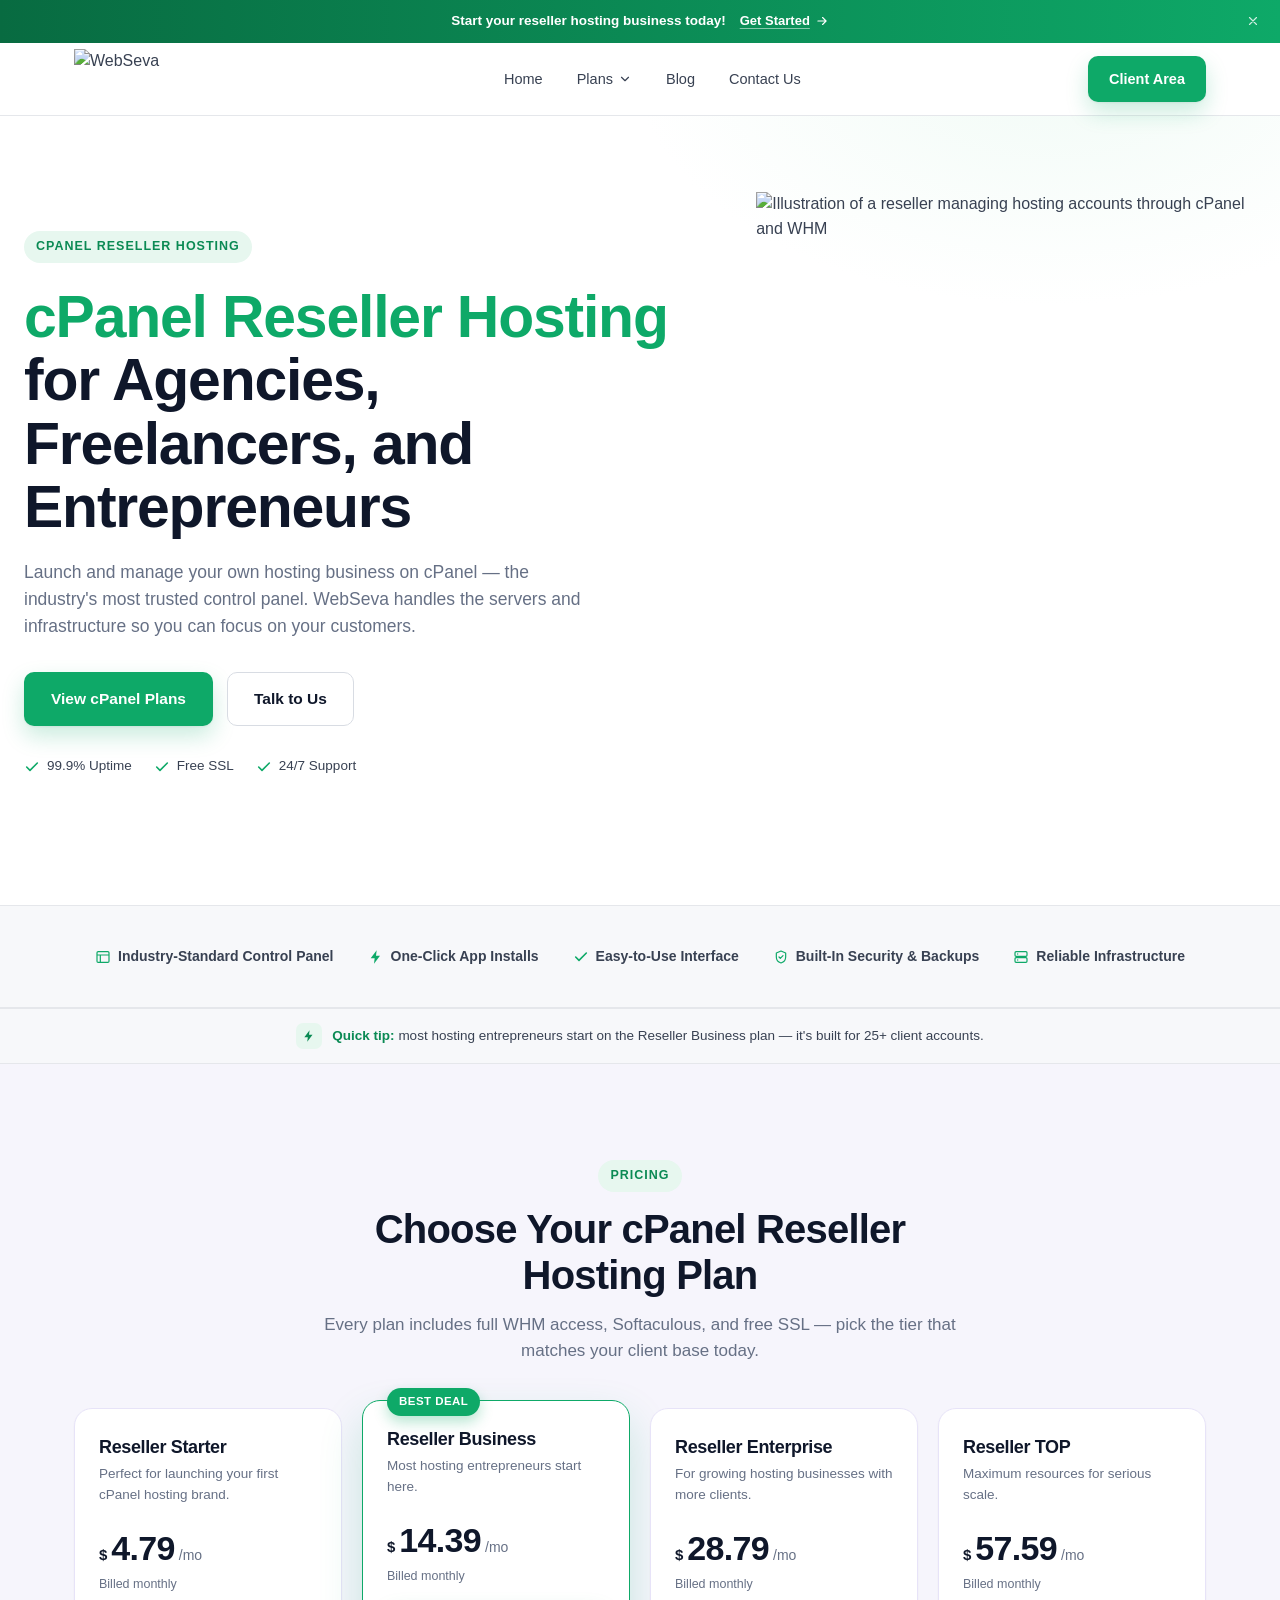
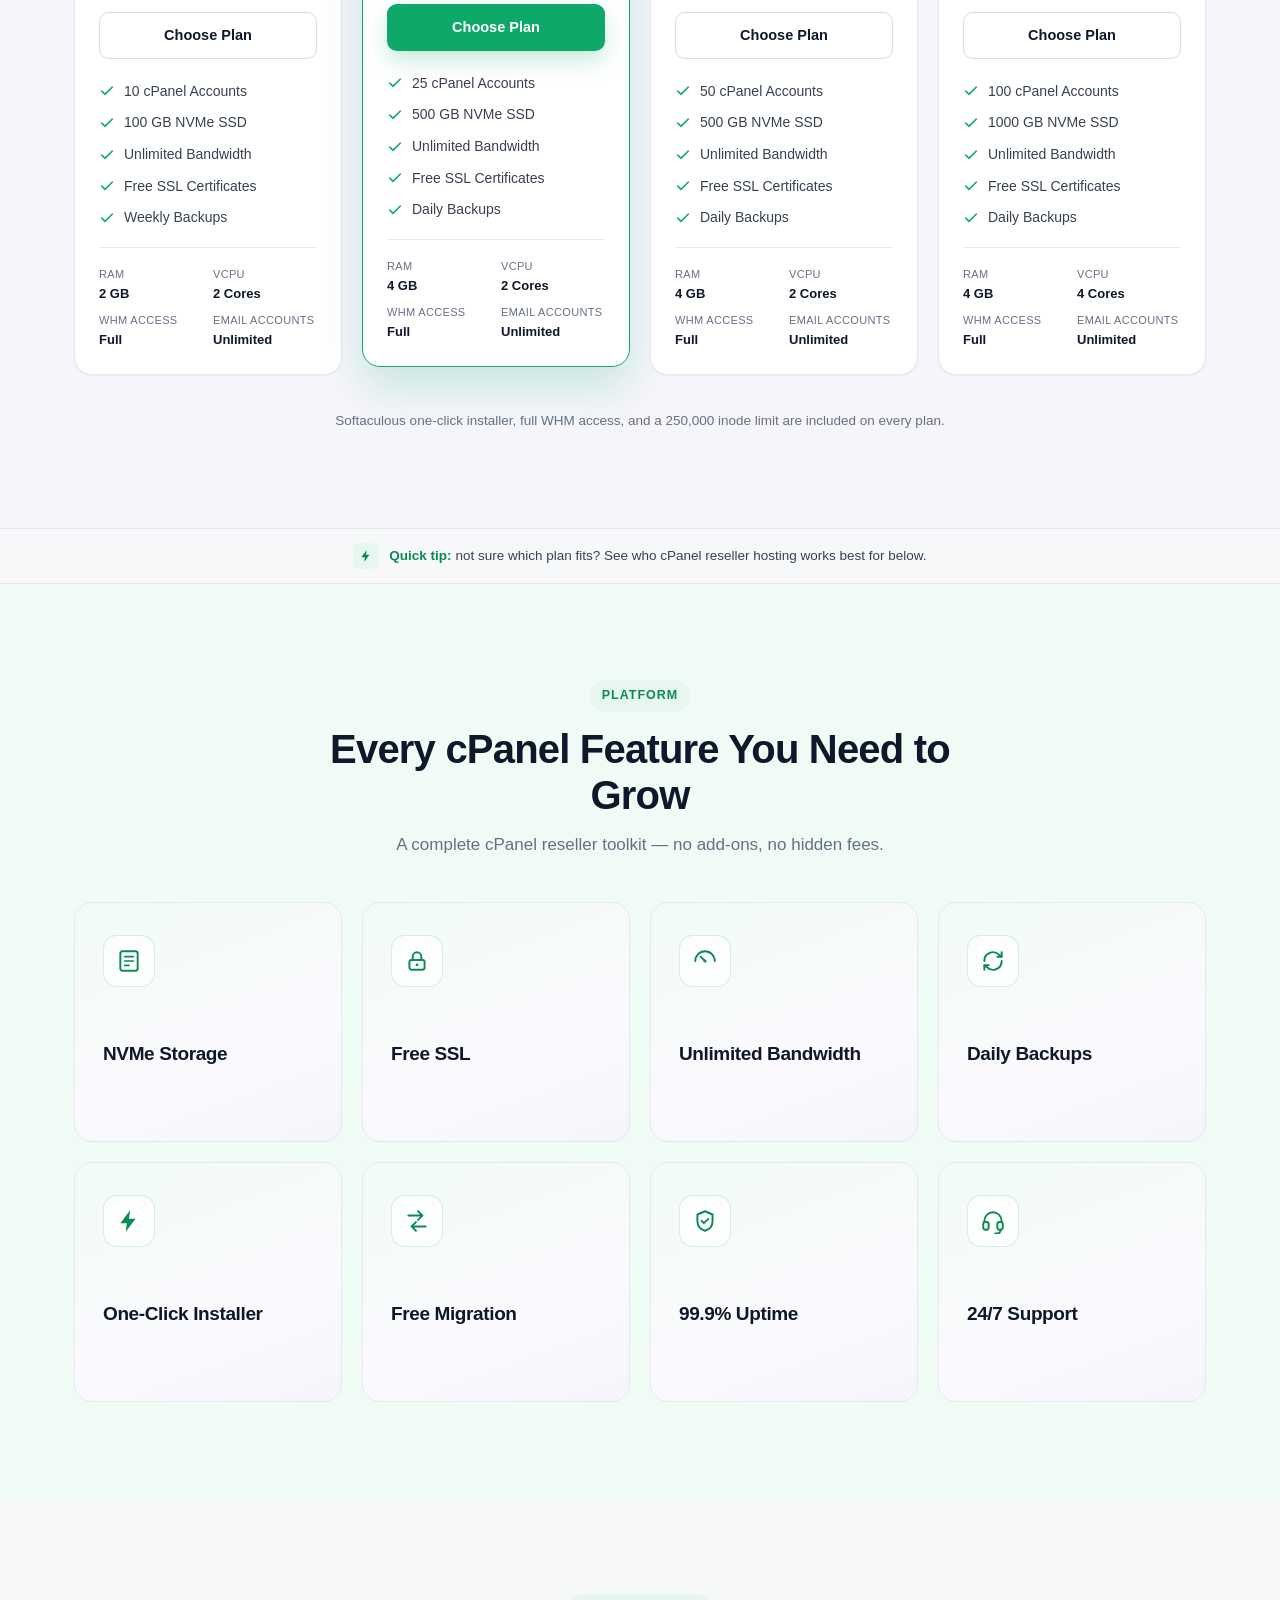
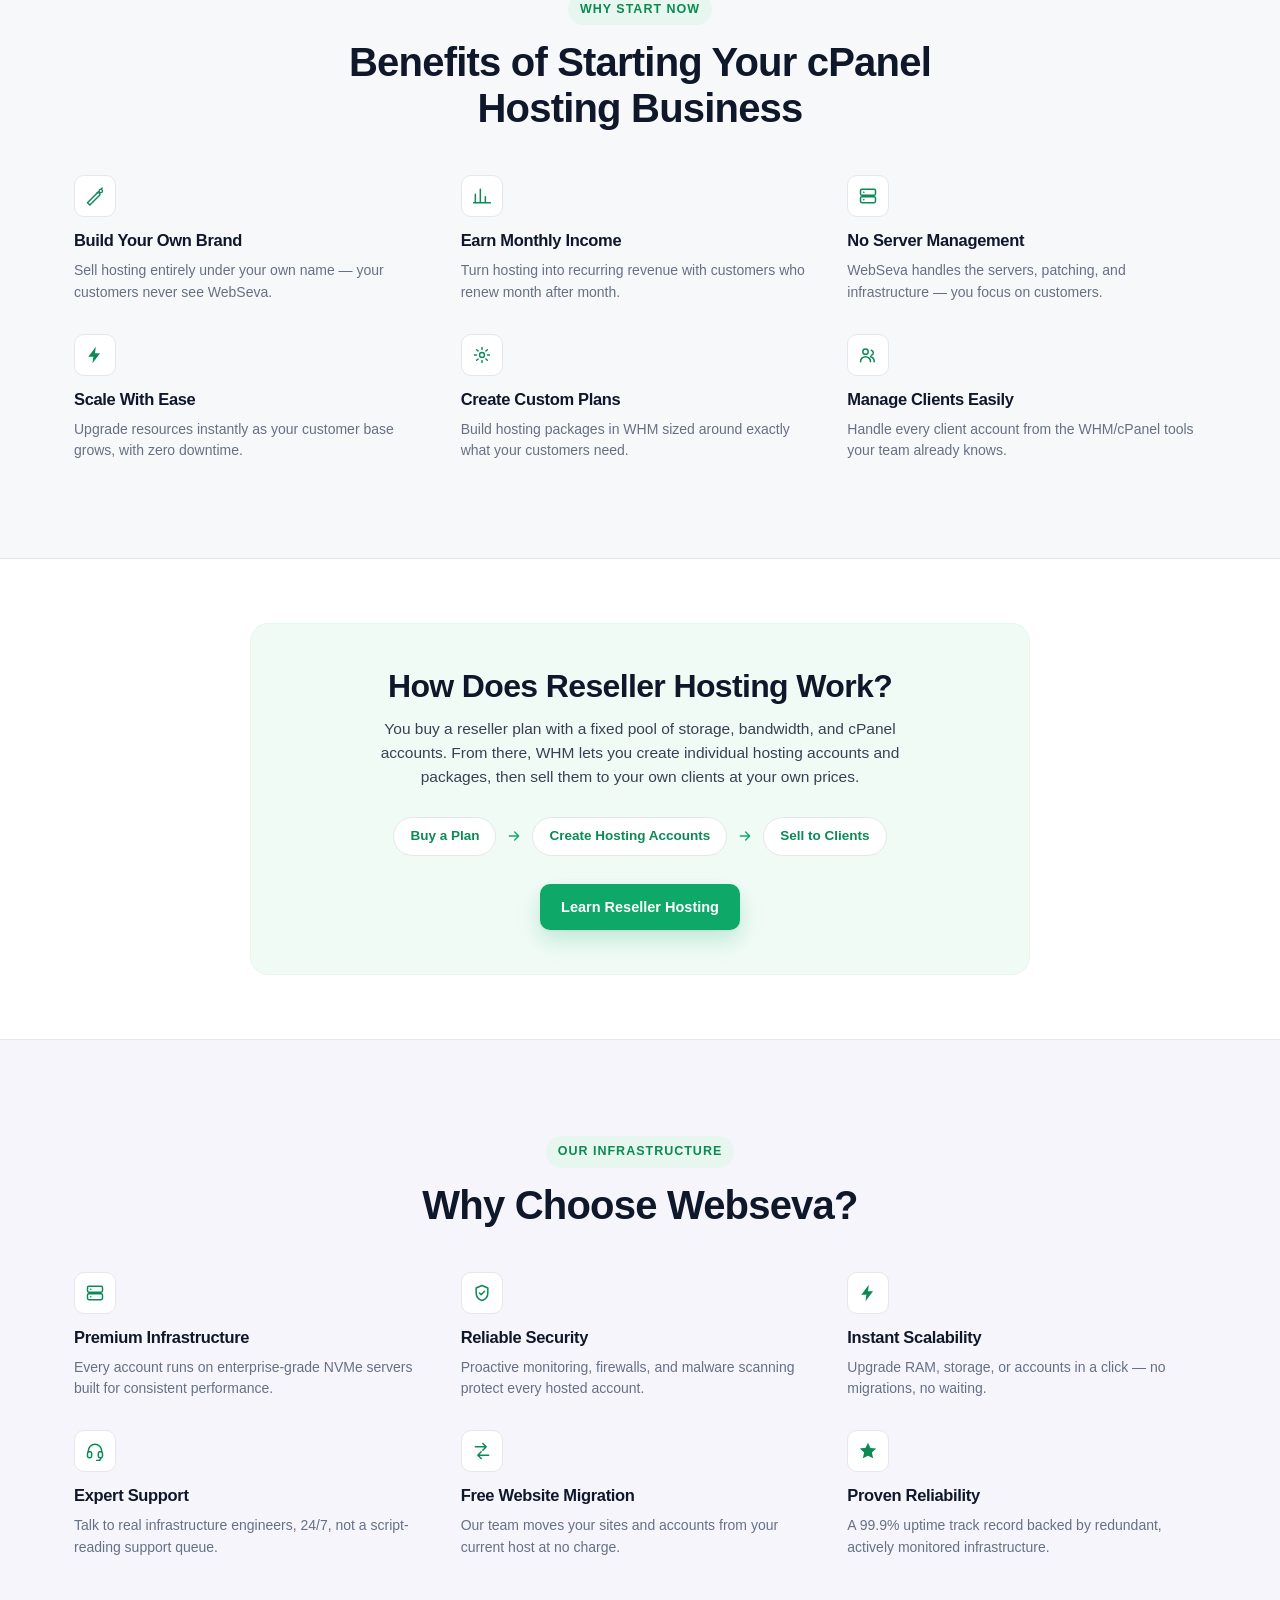
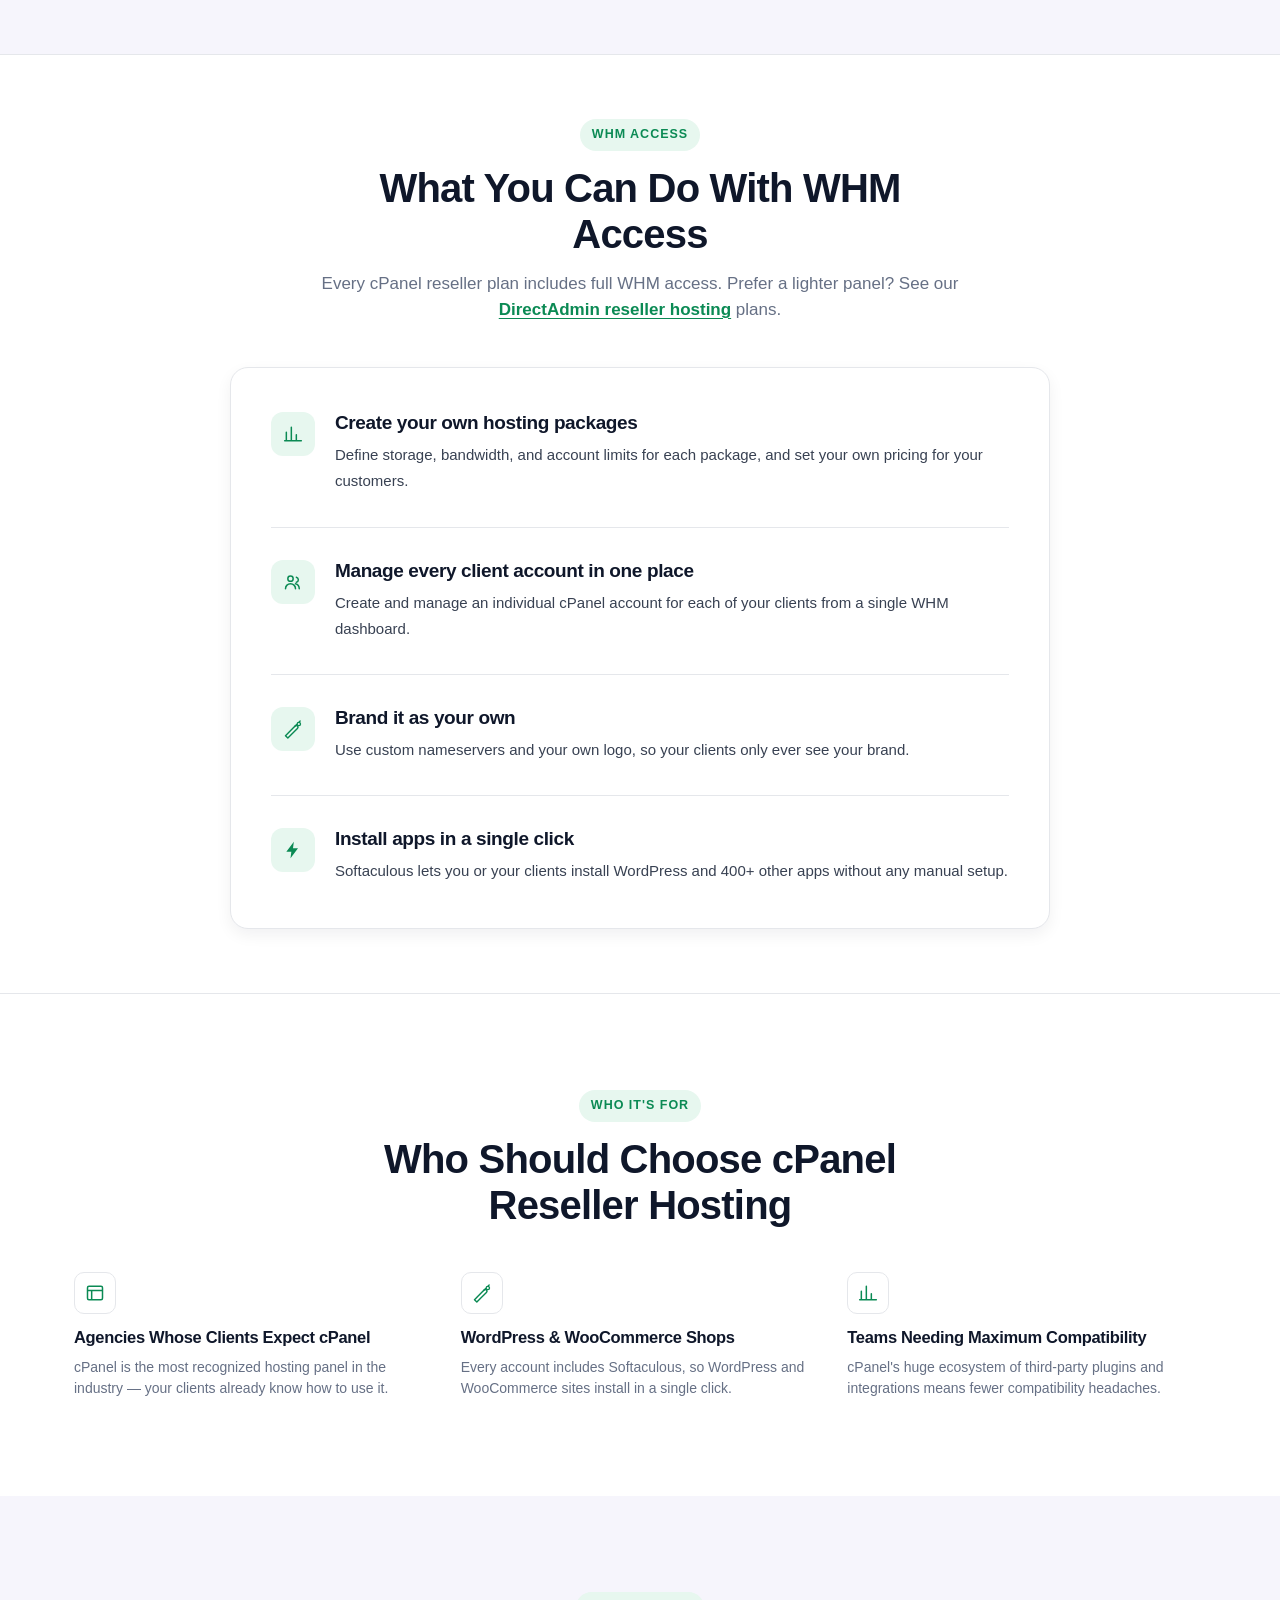
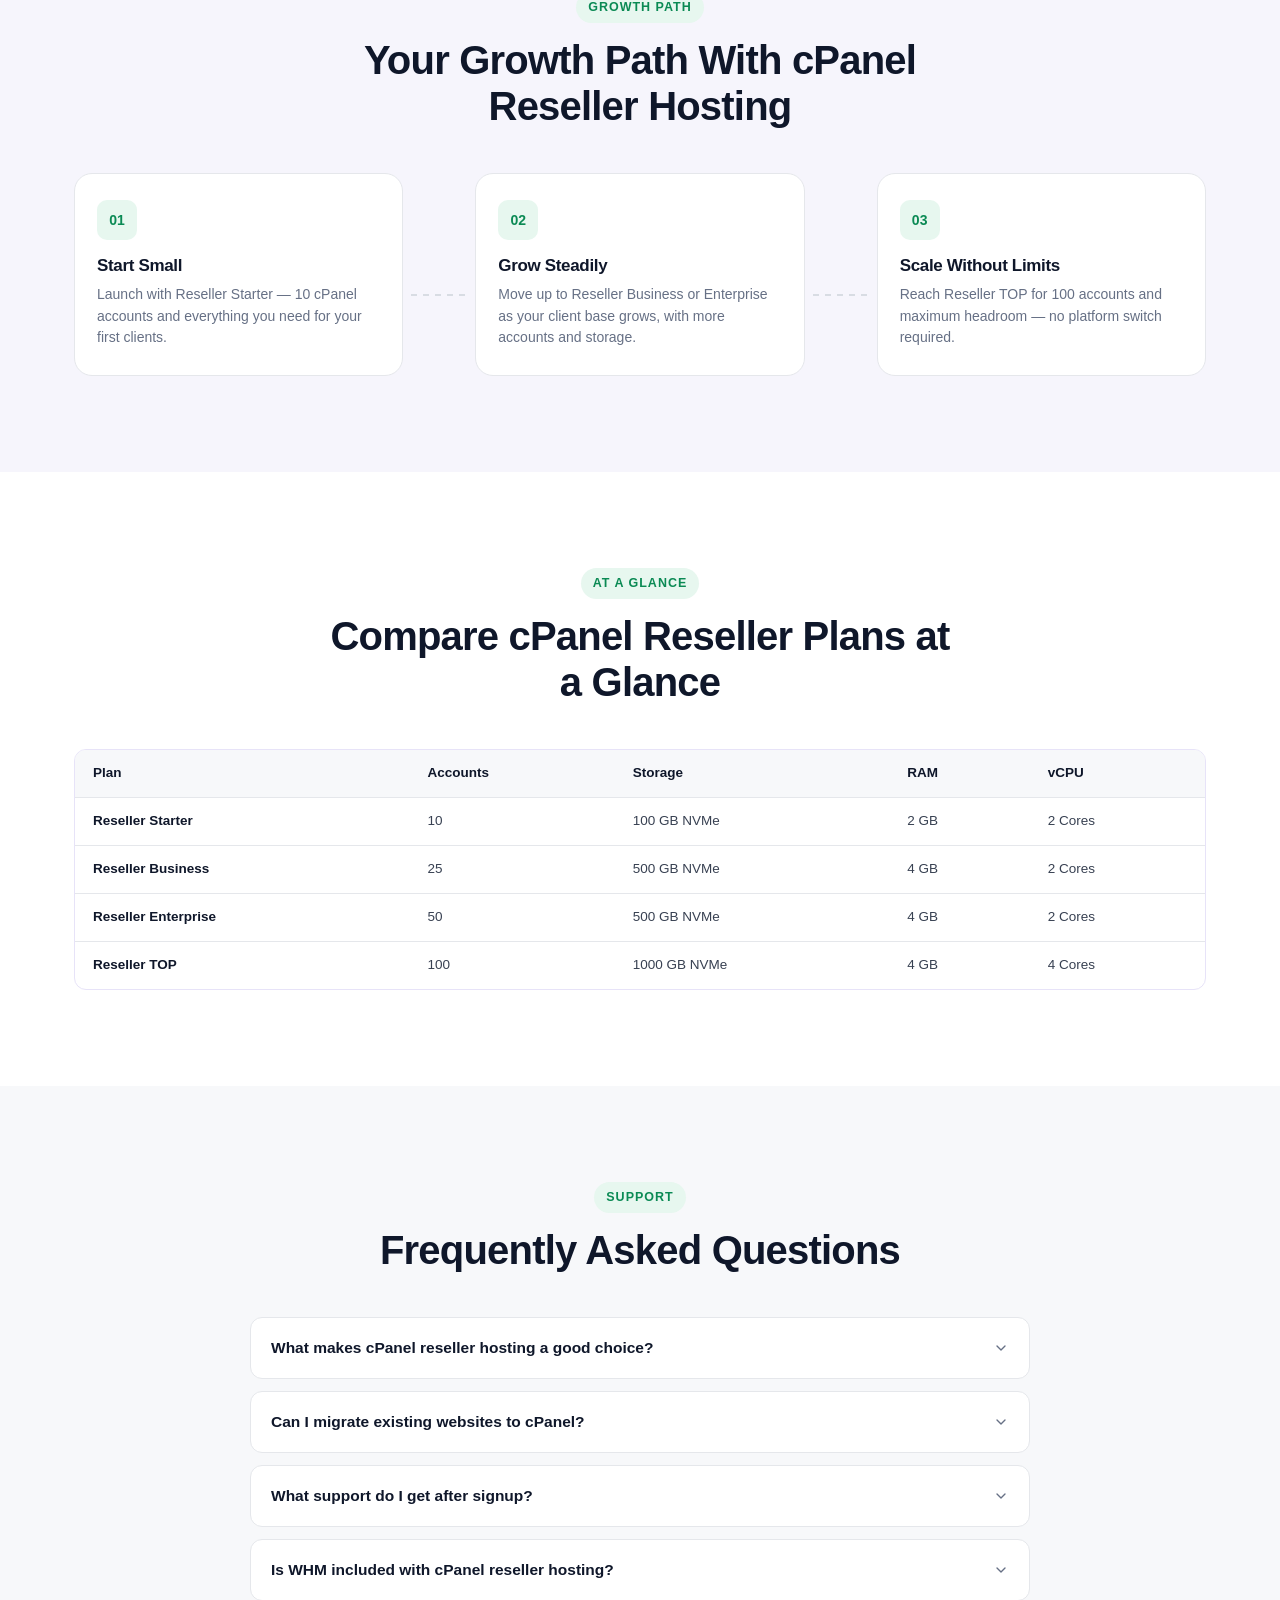
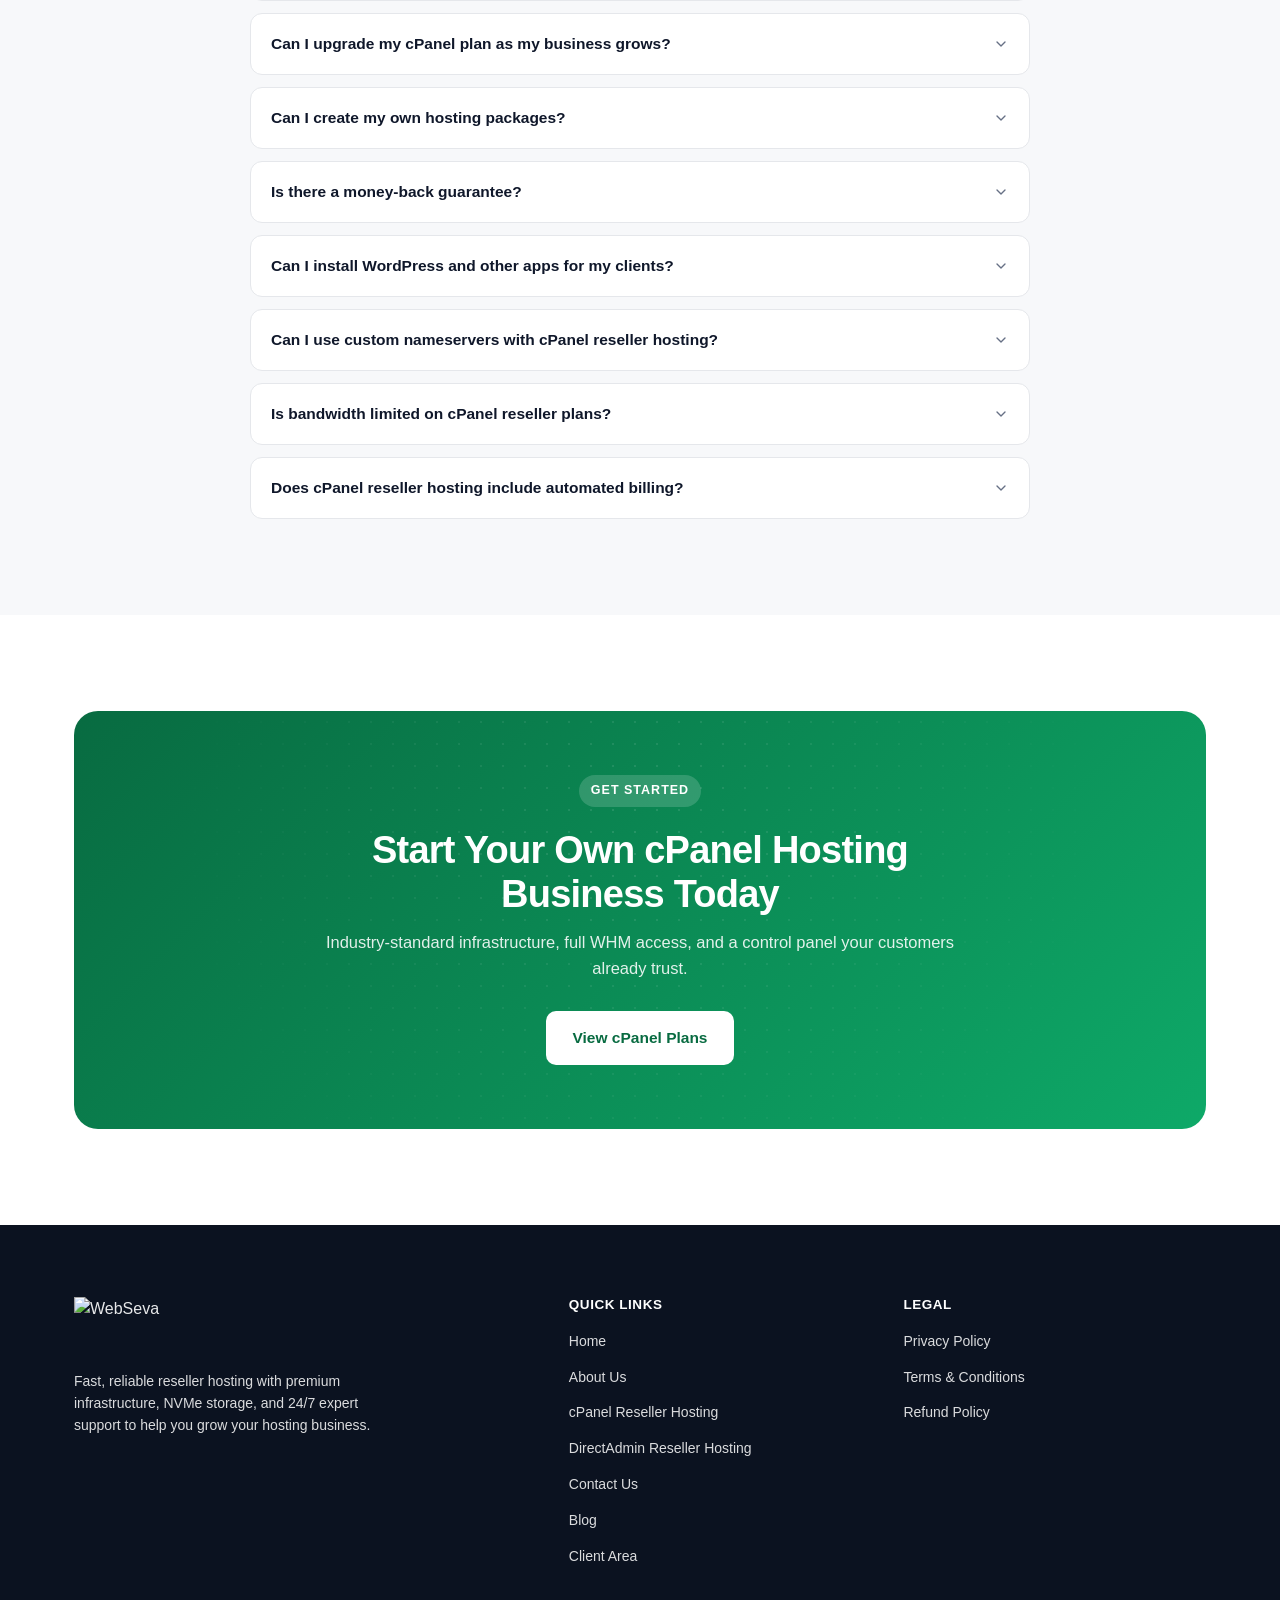
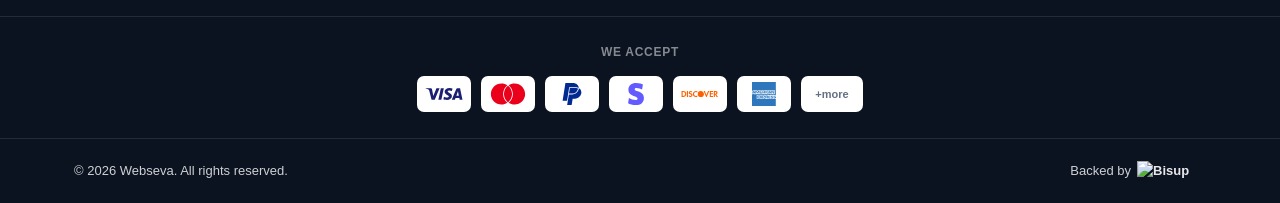
==== commit 6af1eb1f: "Weekly content update: FAQ expansion, plan comparison tables, security section, blog cross-links - A" ====
--- a/cpanel-reseller-hosting.html
+++ b/cpanel-reseller-hosting.html
@@ -98,7 +98,8 @@
     {"@type": "Question", "name": "Is there a money-back guarantee?", "acceptedAnswer": {"@type": "Answer", "text": "Yes, every plan includes a 30-day money-back guarantee, so you can try cPanel reseller hosting risk-free."}},
     {"@type": "Question", "name": "Can I install WordPress and other apps for my clients?", "acceptedAnswer": {"@type": "Answer", "text": "Yes. Every cPanel reseller plan includes Softaculous, which lets you or your clients install WordPress and 400+ other apps in a single click — no manual setup required."}},
     {"@type": "Question", "name": "Can I use custom nameservers with cPanel reseller hosting?", "acceptedAnswer": {"@type": "Answer", "text": "Yes, you can configure fully branded custom nameservers, such as ns1.yourbrand.com, so your hosting looks entirely like your own infrastructure."}},
-    {"@type": "Question", "name": "Is bandwidth limited on cPanel reseller plans?", "acceptedAnswer": {"@type": "Answer", "text": "No. Every cPanel reseller plan includes unlimited bandwidth, alongside NVMe SSD storage and free SSL."}}
+    {"@type": "Question", "name": "Is bandwidth limited on cPanel reseller plans?", "acceptedAnswer": {"@type": "Answer", "text": "No. Every cPanel reseller plan includes unlimited bandwidth, alongside NVMe SSD storage and free SSL."}},
+    {"@type": "Question", "name": "Does cPanel reseller hosting include automated billing?", "acceptedAnswer": {"@type": "Answer", "text": "Yes, every plan integrates with WHMCS for automated billing, invoicing, and account provisioning, so you don't have to chase payments manually."}}
   ]
 }
 </script>
@@ -640,6 +641,30 @@
   </div>
 </section>
 
+<!-- ================= COMPARE PLANS ================= -->
+<section>
+  <div class="container">
+    <div class="section-head">
+      <span class="eyebrow">At a glance</span>
+      <h2>Compare cPanel Reseller Plans at a Glance</h2>
+    </div>
+    <p class="compare-scroll-hint"><svg width="14" height="14"><use href="#icon-arrow-right"/></svg>Swipe to see the full comparison</p>
+    <div class="compare-table-wrap">
+      <table class="compare-table">
+        <thead>
+          <tr><th>Plan</th><th>Accounts</th><th>Storage</th><th>RAM</th><th>vCPU</th></tr>
+        </thead>
+        <tbody>
+          <tr><td>Reseller Starter</td><td>10</td><td>100 GB NVMe</td><td>2 GB</td><td>2 Cores</td></tr>
+          <tr><td>Reseller Business</td><td>25</td><td>500 GB NVMe</td><td>4 GB</td><td>2 Cores</td></tr>
+          <tr><td>Reseller Enterprise</td><td>50</td><td>500 GB NVMe</td><td>4 GB</td><td>2 Cores</td></tr>
+          <tr><td>Reseller TOP</td><td>100</td><td>1000 GB NVMe</td><td>4 GB</td><td>4 Cores</td></tr>
+        </tbody>
+      </table>
+    </div>
+  </div>
+</section>
+
 <!-- ================= FAQ ================= -->
 <section class="faq" id="faq">
   <div class="container">
@@ -717,6 +742,13 @@
           <svg width="16" height="16"><use href="#icon-chevron-down"/></svg>
         </button>
         <div class="faq-answer"><p>No. Every cPanel reseller plan includes unlimited bandwidth, alongside NVMe SSD storage and free SSL.</p></div>
+      </div>
+      <div class="faq-item">
+        <button class="faq-question" aria-expanded="false">
+          Does cPanel reseller hosting include automated billing?
+          <svg width="16" height="16"><use href="#icon-chevron-down"/></svg>
+        </button>
+        <div class="faq-answer"><p>Yes, every plan integrates with WHMCS for automated billing, invoicing, and account provisioning, so you don't have to chase payments manually.</p></div>
       </div>
     </div>
   </div>
--- a/css/styles.css
+++ b/css/styles.css
@@ -1015,6 +1015,20 @@
   .feature-grid-4col { grid-template-columns: 1fr; }
 }
 
+/* Blog teaser cards reuse .feature-grid for layout but render as links */
+.blog-card {
+  text-decoration: none;
+  color: inherit;
+  padding: 20px;
+  border: 1px solid var(--color-border);
+  border-radius: 12px;
+  background: #fff;
+  transition: border-color .15s ease, transform .15s ease;
+}
+.blog-card:hover { border-color: var(--color-primary); transform: translateY(-2px); }
+.blog-card h3 { font-size: 16.5px; margin: 0; }
+.resources-footer-link { margin-top: 28px; text-align: center; }
+
 /* =========================================================
    HOW IT WORKS
    ========================================================= */
